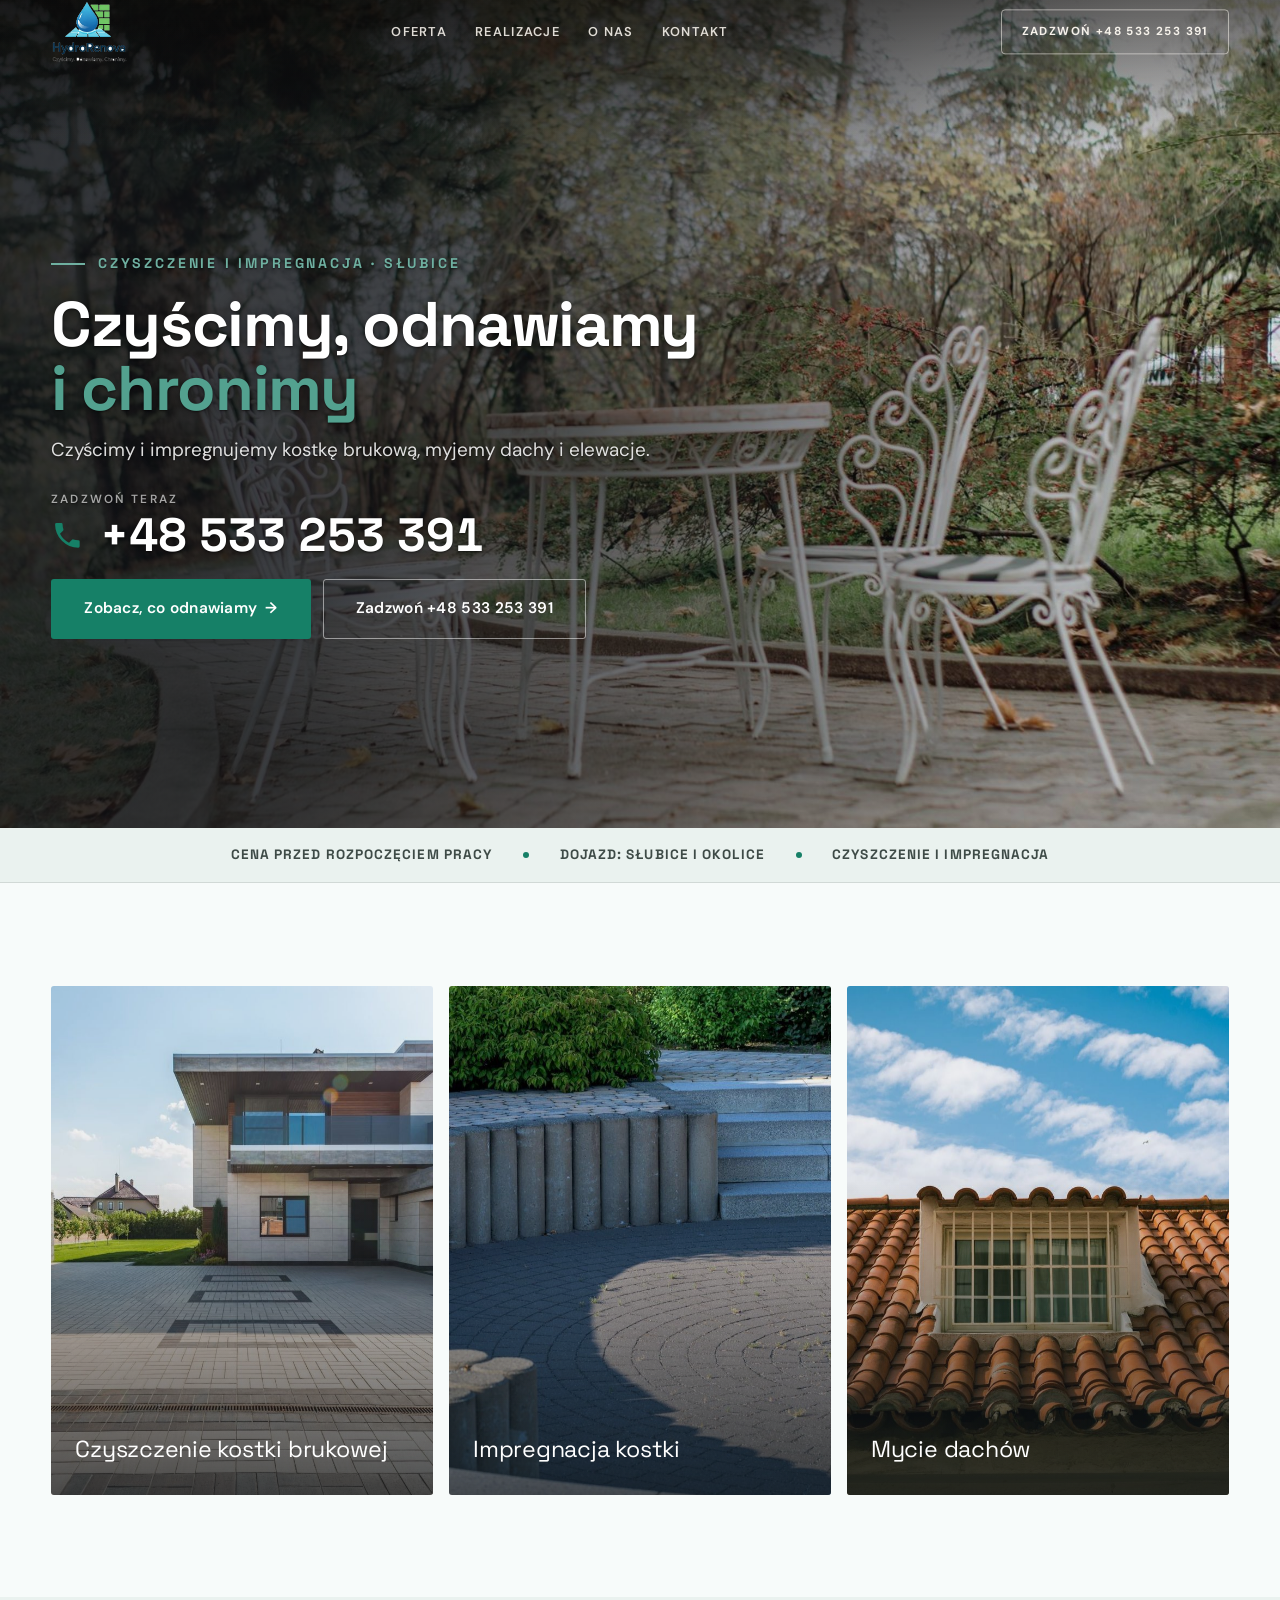
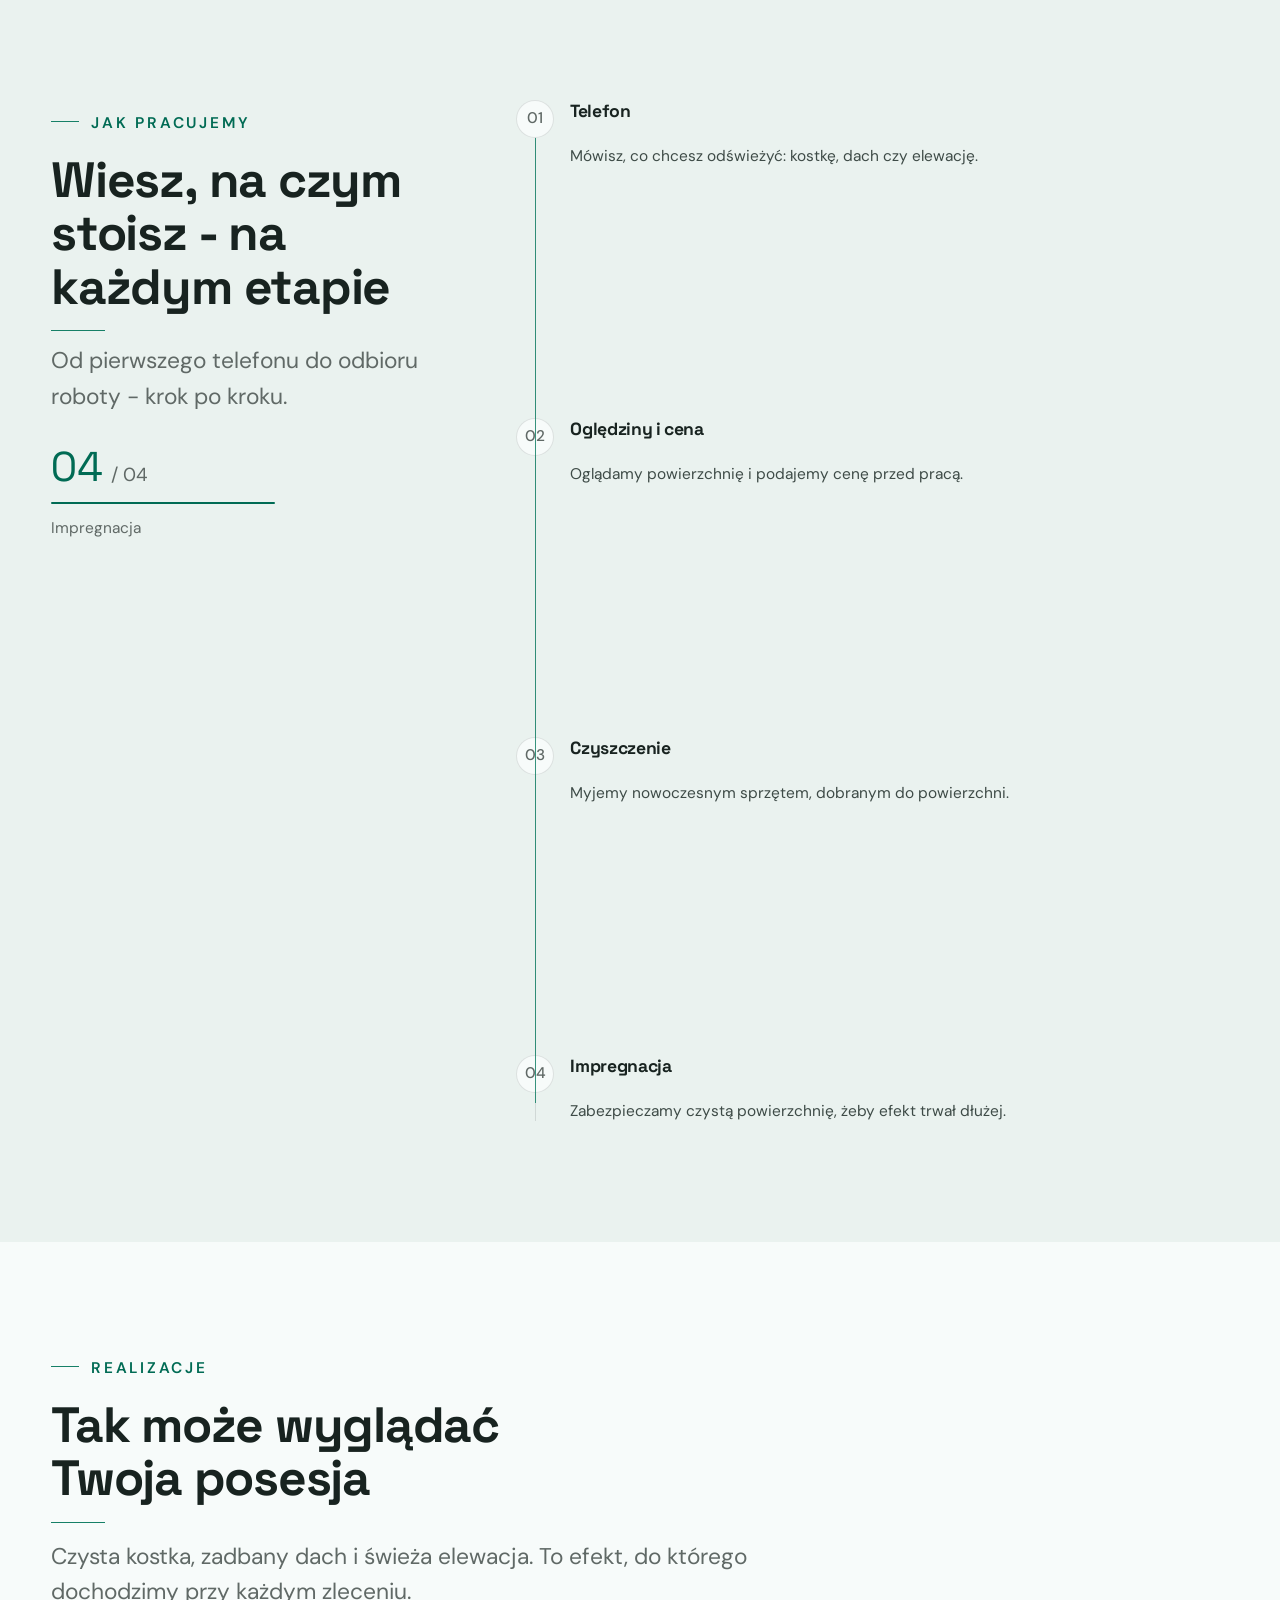
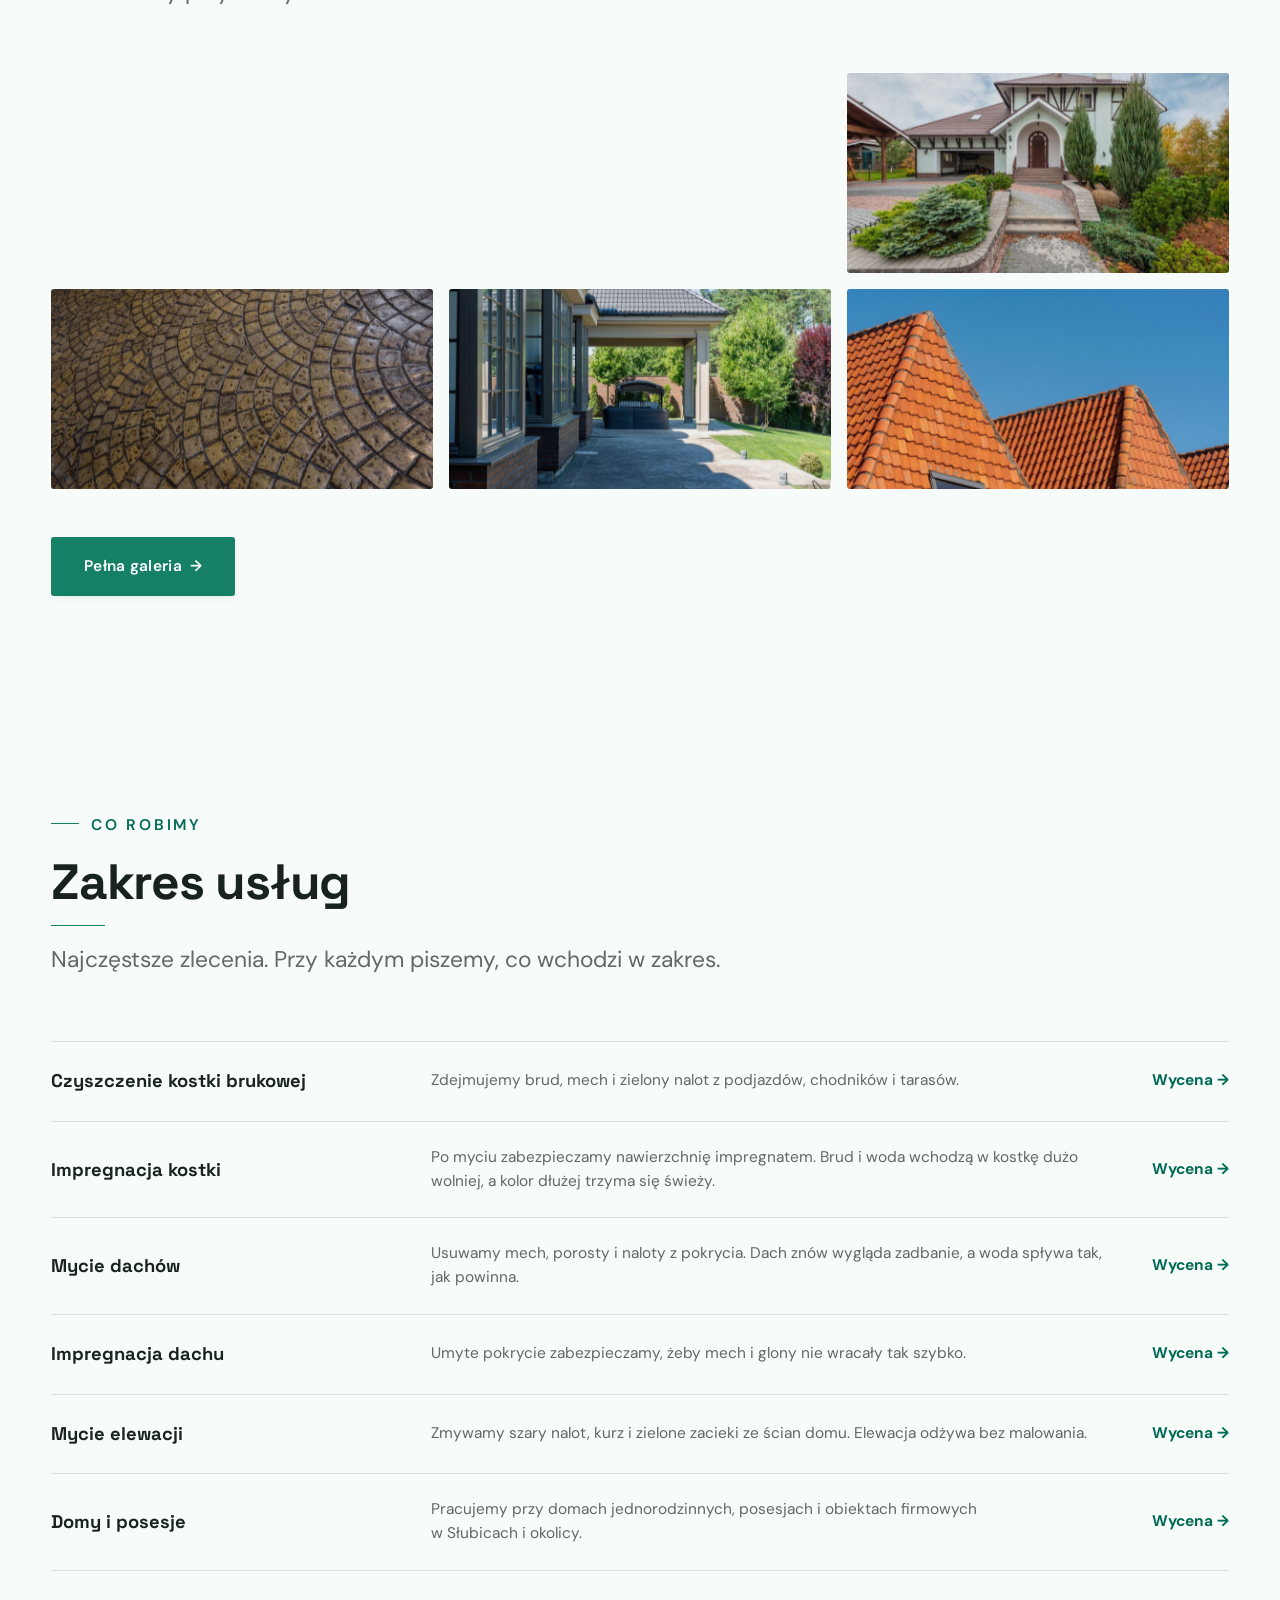
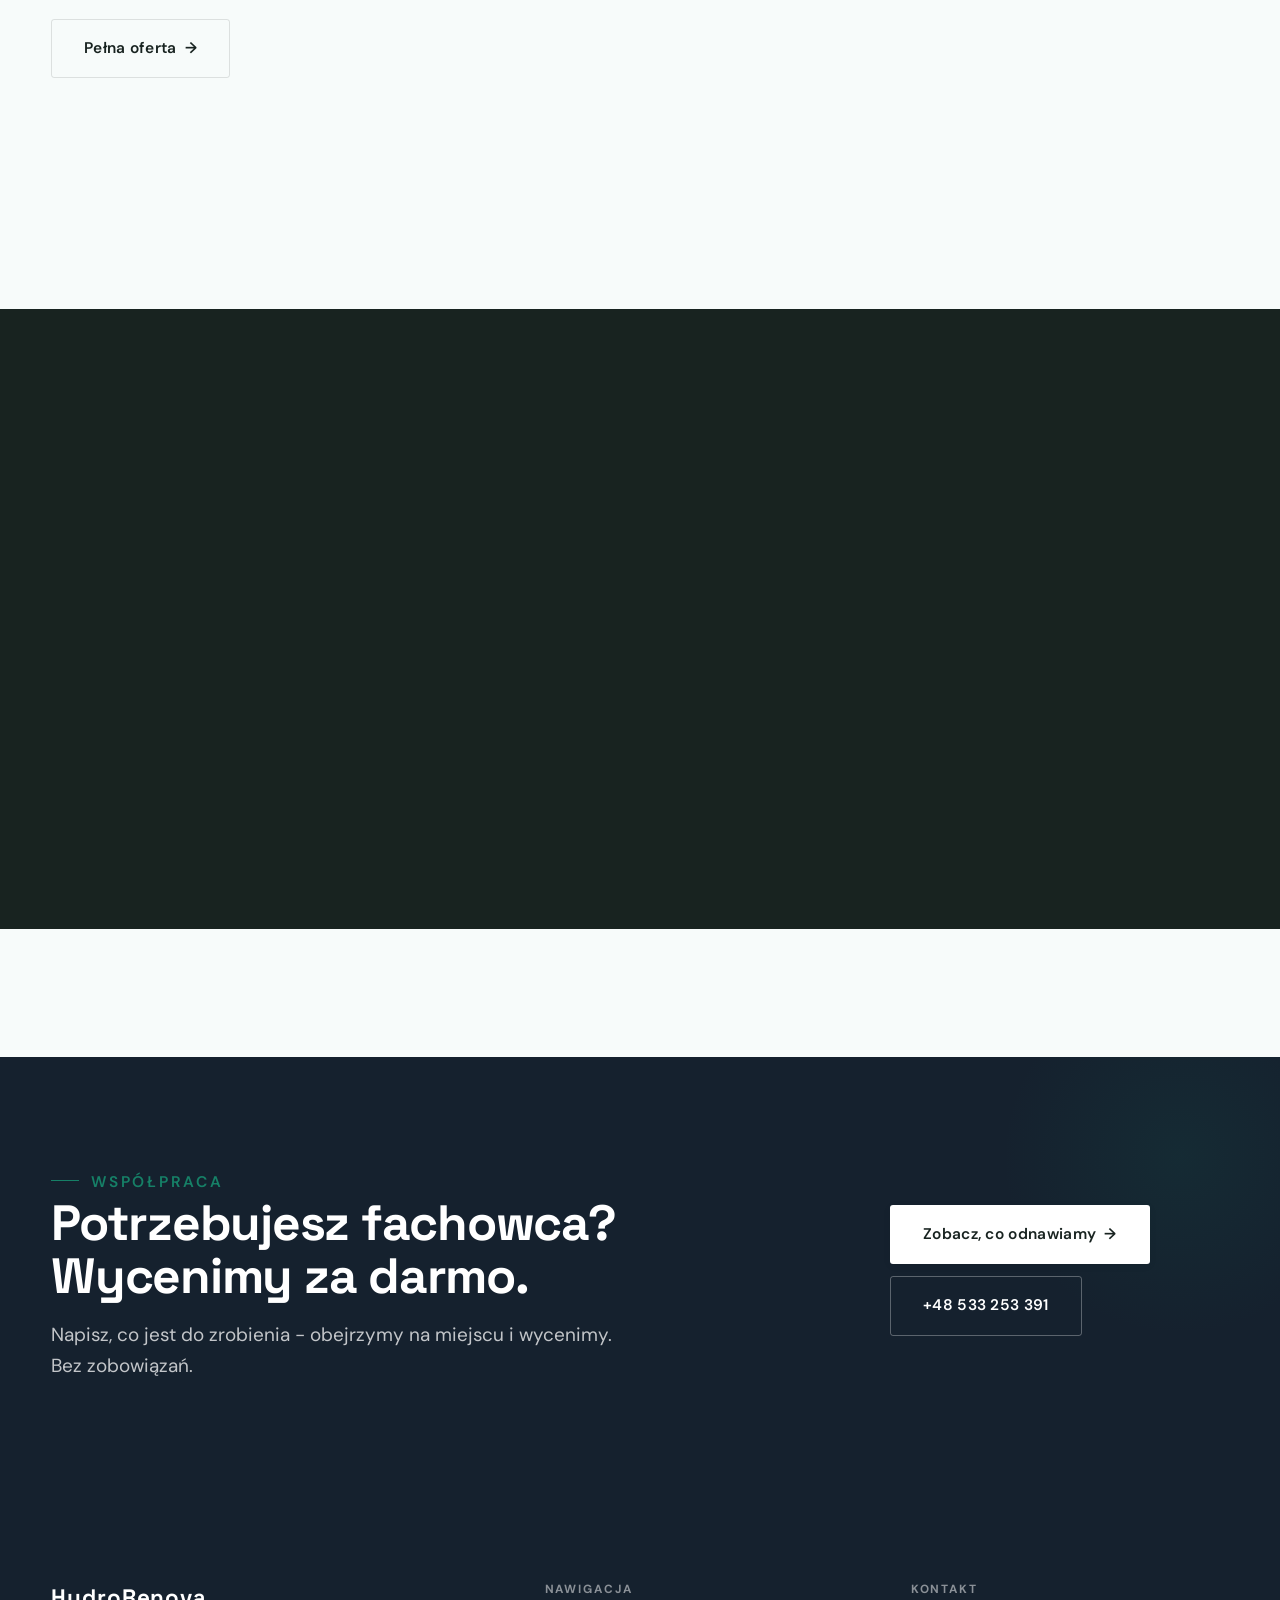
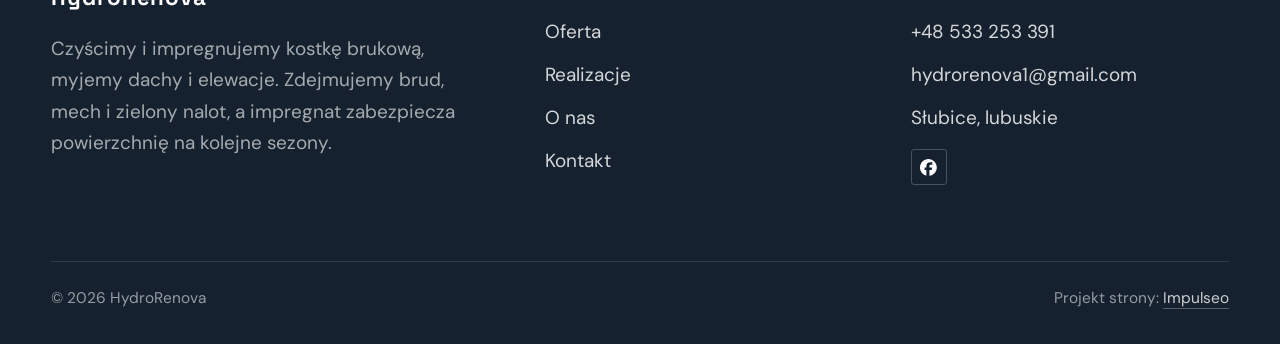
==== index.html @ 6a9f8025 "Strona demo: hydrorenova" ====
<!DOCTYPE html>
<html lang="pl">
<head>
<meta charset="UTF-8">
<meta name="viewport" content="width=device-width, initial-scale=1.0">
<title>HydroRenova - Czyszczenie kostki, dachów i elewacji · Słubice</title>
<meta name="description" content="HydroRenova - rodzinna firma ze Słubic. Czyszczenie i impregnacja kostki brukowej, mycie dachów i elewacji na nowoczesnym sprzęcie. Czyścimy. Odnawiamy. Chronimy.">
<link rel="canonical" href="https://kris20032.github.io/hydrorenova/">
<meta name="robots" content="noindex, nofollow">
<meta property="og:type" content="website">
<meta property="og:locale" content="pl_PL">
<meta property="og:site_name" content="HydroRenova">
<meta property="og:title" content="HydroRenova - Czyszczenie kostki, dachów i elewacji · Słubice">
<meta property="og:description" content="HydroRenova - rodzinna firma ze Słubic. Czyszczenie i impregnacja kostki brukowej, mycie dachów i elewacji na nowoczesnym sprzęcie. Czyścimy. Odnawiamy. Chronimy.">
<meta property="og:url" content="https://kris20032.github.io/hydrorenova/">
<meta property="og:image" content="https://kris20032.github.io/hydrorenova/img/og.jpg">
<meta property="og:image:width" content="1200">
<meta property="og:image:height" content="630">
<meta name="twitter:card" content="summary_large_image">
<script type="application/ld+json">{"@context": "https://schema.org", "@type": "LocalBusiness", "name": "HydroRenova", "url": "https://kris20032.github.io/hydrorenova/", "telephone": "+48533253391", "image": "https://kris20032.github.io/hydrorenova/img/og.jpg", "areaServed": "Słubice", "sameAs": ["https://www.facebook.com/people/HydroRenova/61587927256939/"]}</script>
<link rel="preconnect" href="https://fonts.googleapis.com">
<link rel="preconnect" href="https://fonts.gstatic.com" crossorigin>
<link href="https://fonts.googleapis.com/css2?family=Space+Grotesk:wght@500;600;700&family=DM+Sans:opsz,wght@9..40,400;9..40,500;9..40,600&display=swap" rel="stylesheet">
<link rel="stylesheet" href="assets/styles.css?v=ab5e8039">
</head>
<body>

<header class="nav">
  <div class="wrap nav-inner">
    <a class="brand brand-has-logo" href="index.html"><img class="brand-logo" src="img/logo.png" alt="HydroRenova" width="597" height="496" decoding="async"></a>
    <nav class="nav-links">
      <a href="oferta.html">Oferta</a>
      <a href="realizacje.html">Realizacje</a>
      <a href="o-nas.html">O nas</a>
      <a href="kontakt.html">Kontakt</a>
      <a href="tel:+48533253391" class="btn btn-accent">Zadzwoń +48 533 253 391</a>
    </nav>
    <button class="nav-toggle" aria-label="Menu"><span></span><span></span><span></span></button>
  </div>
</header>

<main>
<section class="hero-fach">
  <img class="hf-photo" src="img/hero.jpg" fetchpriority="high" data-rotate="img/g12.jpg|img/g11.jpg" alt="HydroRenova" width="1600" height="1068">
  <div class="hf-panel">
    <div class="hf-inner">
      <span class="hf-kicker">Czyszczenie i impregnacja · Słubice</span>
      <h1 class="hf-title">Czyścimy, odnawiamy <em>i chronimy</em></h1>
      <p class="hf-lead">Czyścimy i impregnujemy kostkę brukową, myjemy dachy i elewacje.</p>
      <a class="hf-phone" href="tel:+48533253391"><span class="hf-phone-lab">Zadzwoń teraz</span><span class="hf-phone-num"><svg class="ico-tel" width="16" height="16" viewBox="0 0 24 24" fill="none" aria-hidden="true"><path d="M6.6 10.8a15.5 15.5 0 0 0 6.6 6.6l2.2-2.2a1 1 0 0 1 1-.24 11.4 11.4 0 0 0 3.6.58 1 1 0 0 1 1 1V20a1 1 0 0 1-1 1A17 17 0 0 1 3 4a1 1 0 0 1 1-1h3.5a1 1 0 0 1 1 1c0 1.25.2 2.46.58 3.6a1 1 0 0 1-.25 1l-2.23 2.2Z" fill="currentColor"/></svg> +48 533 253 391</span></a>
      <div class="hf-actions">
        <a href="kontakt.html" class="btn btn-accent">Zobacz, co odnawiamy <span class="arr">→</span></a>
        <a href="tel:+48533253391" class="btn btn-ghost hf-ghost">Zadzwoń +48 533 253 391</a>
      </div>
    </div>
  </div>
</section>
<section class="fach-promise">
  <div class="wrap">
    <ul class="fp-row reveal"><li>Cena przed rozpoczęciem pracy</li><li>Dojazd: Słubice i okolice</li><li>Czyszczenie i impregnacja</li></ul>
  </div>
</section>
<section class="gateways-band">
  <div class="wrap">
    <div class="gateways">
      <a href="oferta.html" class="gateway reveal"><img src="img/g1.jpg" alt="Czyszczenie kostki brukowej" loading="lazy" width="1600" height="1068" decoding="async"><span class="g-ttl">Czyszczenie kostki brukowej</span></a>
      <a href="oferta.html" class="gateway reveal"><img src="img/g2.jpg" alt="Impregnacja kostki" loading="lazy" width="1600" height="1066" decoding="async"><span class="g-ttl">Impregnacja kostki</span></a>
      <a href="oferta.html" class="gateway reveal"><img src="img/g3.jpg" alt="Mycie dachów" loading="lazy" width="1600" height="1068" decoding="async"><span class="g-ttl">Mycie dachów</span></a>
    </div>
  </div>
</section>
<section class="proces proces-os fachowcy">
  <div class="wrap proc-grid">
    <div class="proc-side">
      <div class="head reveal">
        <span class="eyebrow">Jak pracujemy</span>
        <h2>Wiesz, na czym stoisz - na każdym etapie</h2>
        <p>Od pierwszego telefonu do odbioru roboty - krok po kroku.</p>
      </div>
      <div class="proc-count" aria-hidden="true"><span class="pc-cur">01</span><span class="pc-all">/ 04</span></div>
      <div class="proc-bar" aria-hidden="true"><i></i></div>
      <p class="proc-now" aria-hidden="true">Telefon</p>
    </div>
    <ol class="proces-line">
      <li class="reveal"><span class="pno">01</span><h3>Telefon</h3><p>Mówisz, co chcesz odświeżyć: kostkę, dach czy elewację.</p></li>
      <li class="reveal"><span class="pno">02</span><h3>Oględziny i cena</h3><p>Oglądamy powierzchnię i podajemy cenę przed pracą.</p></li>
      <li class="reveal"><span class="pno">03</span><h3>Czyszczenie</h3><p>Myjemy nowoczesnym sprzętem, dobranym do powierzchni.</p></li>
      <li class="reveal"><span class="pno">04</span><h3>Impregnacja</h3><p>Zabezpieczamy czystą powierzchnię, żeby efekt trwał dłużej.</p></li>
    </ol>
  </div>
</section>
<section>
  <div class="wrap">
    <div class="head reveal">
      <span class="eyebrow">Realizacje</span>
      <h2>Tak może wyglądać Twoja posesja</h2>
      <p>Czysta kostka, zadbany dach i świeża elewacja. To efekt, do którego dochodzimy przy każdym zleceniu.</p>
    </div>
    <div class="gallery">
      <div class="tile t-two3 reveal"><img src="img/g4.jpg" alt="HydroRenova" loading="lazy" width="1600" height="1067" decoding="async"></div>
      <div class="tile t-third reveal"><img src="img/g5.jpg" alt="HydroRenova" loading="lazy" width="1600" height="1068" decoding="async"></div>
      <div class="tile t-third reveal"><img src="img/g6.jpg" alt="HydroRenova" loading="lazy" width="1600" height="1077" decoding="async"></div>
      <div class="tile t-third reveal"><img src="img/g7.jpg" alt="HydroRenova" loading="lazy" width="1600" height="1068" decoding="async"></div>
      <div class="tile t-third reveal"><img src="img/g8.jpg" alt="HydroRenova" loading="lazy" width="1600" height="1066" decoding="async"></div>
    </div>
    <div style="margin-top:var(--space-7)" class="reveal"><a href="realizacje.html" class="btn btn-accent">Pełna galeria <span class="arr">→</span></a></div>
  </div>
</section>
<section class="fach-uslugi">
  <div class="wrap">
    <div class="head reveal">
      <span class="eyebrow">Co robimy</span>
      <h2>Zakres usług</h2>
      <p>Najczęstsze zlecenia. Przy każdym piszemy, co wchodzi w zakres.</p>
    </div>
    <ul class="fu-list">
      <li class="fu-row reveal"><div class="fu-name">Czyszczenie kostki brukowej</div><div class="fu-desc">Zdejmujemy brud, mech i zielony nalot z podjazdów, chodników i tarasów.</div><a class="fu-cta" href="kontakt.html">Wycena <span class="arr">→</span></a></li>
      <li class="fu-row reveal"><div class="fu-name">Impregnacja kostki</div><div class="fu-desc">Po myciu zabezpieczamy nawierzchnię impregnatem. Brud i woda wchodzą w kostkę dużo wolniej, a kolor dłużej trzyma się świeży.</div><a class="fu-cta" href="kontakt.html">Wycena <span class="arr">→</span></a></li>
      <li class="fu-row reveal"><div class="fu-name">Mycie dachów</div><div class="fu-desc">Usuwamy mech, porosty i naloty z pokrycia. Dach znów wygląda zadbanie, a woda spływa tak, jak powinna.</div><a class="fu-cta" href="kontakt.html">Wycena <span class="arr">→</span></a></li>
      <li class="fu-row reveal"><div class="fu-name">Impregnacja dachu</div><div class="fu-desc">Umyte pokrycie zabezpieczamy, żeby mech i glony nie wracały tak szybko.</div><a class="fu-cta" href="kontakt.html">Wycena <span class="arr">→</span></a></li>
      <li class="fu-row reveal"><div class="fu-name">Mycie elewacji</div><div class="fu-desc">Zmywamy szary nalot, kurz i zielone zacieki ze ścian domu. Elewacja odżywa bez malowania.</div><a class="fu-cta" href="kontakt.html">Wycena <span class="arr">→</span></a></li>
      <li class="fu-row reveal"><div class="fu-name">Domy i posesje</div><div class="fu-desc">Pracujemy przy domach jednorodzinnych, posesjach i obiektach firmowych w Słubicach i okolicy.</div><a class="fu-cta" href="kontakt.html">Wycena <span class="arr">→</span></a></li>
    </ul>
    <div style="margin-top:var(--space-7)" class="reveal"><a href="oferta.html" class="btn btn-ghost">Pełna oferta <span class="arr">→</span></a></div>
  </div>
</section>
<section class="stopklatka" aria-hidden="true">
  <div class="stk-bg" style="background-image:url(img/g9.jpg)"></div>
</section>
<section class="cta">
  <div class="wrap">
    <div class="reveal">
      <span class="eyebrow">Współpraca</span>
      <h2>Potrzebujesz fachowca? Wycenimy za darmo.</h2>
      <p>Napisz, co jest do zrobienia - obejrzymy na miejscu i wycenimy. Bez zobowiązań.</p>
    </div>
    <div class="cta-actions reveal">
      <a href="kontakt.html" class="btn btn-light">Zobacz, co odnawiamy <span class="arr">→</span></a>
      <a href="tel:+48533253391" class="btn btn-ghost btn-ghost-cta">+48 533 253 391</a>
    </div>
  </div>
</section>
</main>

<footer>
  <div class="wrap">
    <div class="foot-grid">
      <div class="foot-brand">
        <div class="name">HydroRenova</div>
        <p>Czyścimy i impregnujemy kostkę brukową, myjemy dachy i elewacje. Zdejmujemy brud, mech i zielony nalot, a impregnat zabezpiecza powierzchnię na kolejne sezony.</p>
      </div>
      <div class="foot-col">
        <h4>Nawigacja</h4>
        <a href="oferta.html">Oferta</a>
        <a href="realizacje.html">Realizacje</a>
        <a href="o-nas.html">O nas</a>
        <a href="kontakt.html">Kontakt</a>
      </div>
      <div class="foot-col">
        <h4>Kontakt</h4>
        <a href="tel:+48533253391">+48 533 253 391</a>
        <a href="mailto:hydrorenova1@gmail.com">hydrorenova1@gmail.com</a>
        <p>Słubice, lubuskie</p>
      <div class="foot-soc">
        <a class="soc" href="https://www.facebook.com/people/HydroRenova/61587927256939/" target="_blank" rel="noopener" aria-label="Facebook - HydroRenova"><svg viewBox="0 0 24 24" aria-hidden="true" focusable="false"><path d="M9.101 23.691v-7.98H6.627v-3.667h2.474v-1.58c0-4.085 1.848-5.978 5.858-5.978.401 0 .955.042 1.468.103a8.68 8.68 0 0 1 1.141.195v3.325a8.623 8.623 0 0 0-.653-.036 26.805 26.805 0 0 0-.733-.009c-.707 0-1.259.096-1.675.309a1.686 1.686 0 0 0-.679.622c-.258.42-.374.995-.374 1.752v1.297h3.919l-.386 2.103-.287 1.564h-3.246v8.245C19.396 23.238 24 18.179 24 12.044c0-6.627-5.373-12-12-12s-12 5.373-12 12c0 5.628 3.874 10.35 9.101 11.647Z" fill="currentColor"/></svg></a>
      </div>
      </div>
    </div>
    <div class="foot-bot">
      <span>© 2026 HydroRenova</span>
      <span>Projekt strony: <a class="foot-credit" href="https://impulseo.pl" target="_blank" rel="noopener">Impulseo</a></span>
    </div>
  </div>
</footer>
<div class="sticky-call"><a class="sc-call" href="tel:+48533253391"><svg class="ico-tel" width="16" height="16" viewBox="0 0 24 24" fill="none" aria-hidden="true"><path d="M6.6 10.8a15.5 15.5 0 0 0 6.6 6.6l2.2-2.2a1 1 0 0 1 1-.24 11.4 11.4 0 0 0 3.6.58 1 1 0 0 1 1 1V20a1 1 0 0 1-1 1A17 17 0 0 1 3 4a1 1 0 0 1 1-1h3.5a1 1 0 0 1 1 1c0 1.25.2 2.46.58 3.6a1 1 0 0 1-.25 1l-2.23 2.2Z" fill="currentColor"/></svg> Zadzwoń</a><a class="sc-quote" href="kontakt.html">Zobacz, co odnawiamy</a></div>
<div class="demo-wazne" data-do="2026-11-24" data-cykl="3" hidden><svg class="dw-ico" width="13" height="13" viewBox="0 0 24 24" fill="none" aria-hidden="true"><circle cx="12" cy="12" r="8.6" stroke="currentColor" stroke-width="1.8"/><path d="M12 7.2V12l3.3 2" stroke="currentColor" stroke-width="1.8" stroke-linecap="round"/></svg><span class="dw-txt"></span></div>

<script src="assets/main.js"></script>
</body>
</html>
---- assets/styles.css ----
/* ============================================================
   STOLBASZ — premium, architektoniczny B2B fit-out
   Jasna paleta, zero brązu. System wg premium-web-craft.
   Projekt strony: Impulseo (impulseo.pl)
   ============================================================ */

:root{
  /* PALETA — jasna, architektoniczna, chłodna */
  --paper:#F4F6F8;          /* główne tło */
  --paper-2:#E7EBEF;        /* sekcje alternatywne (chłodny jasny szary) */
  --paper-3:#E7EBEF;        /* delikatne wypełnienia */
  --ink:#15212E;            /* tekst główny — chłodny grafit */
  --ink-soft:#243443;       /* nagłówki drugorzędne */
  --muted:#6B7785;          /* tekst poboczny */
  --line:rgba(21,33,46,.12);/* hairline */
  --accent:#E8A317;         /* stonowany petrol-slate — jedyny akcent */
  --accent-d:#C9870C;
  --accent-soft:rgba(232,163,23,.10);
  --dark:#15212E;           /* sekcje ciemne (stopka/CTA) */

  /* HOVER ZDJĘĆ — JEDEN standard dla całego silnika (decyzja K. 04.08.2026, artefakt z wariantami).
     AKTUALNE (K.+Szymon 09.08.2026, wybór z artefaktu 6 wariantów): zoom 1.05 przy 1.4s -
     przy tak długim czasie mocniejszy kadr NIE skacze, tylko „oddycha". Poprzedni standard
     (1.02 / .55s z 04.08) odbierany jako dynamiczny i szybki.
     Spoczynek lekko przygaszony, ale TYLKO tam, gdzie jest mysz (@media hover:hover) —
     na telefonie zdjęcia zostają w pełnej jasności. */
  --img-zoom:1.05;                   /* K.+Szymon 09.08: wariant F z artefaktu porównawczego */
  --img-rest:brightness(.95) saturate(.99);
  --img-hot:brightness(1.06) saturate(1.05);
  --img-dur:1.4s;                    /* K.+Szymon 09.08 (wariant F): powoli = elegancko */
  --img-ease:cubic-bezier(.16,.84,.44,1);  /* miękki ogon, efekt „oddychania" */

  /* ODSTĘPY — skala 4/8 */
  --space-1:4px; --space-2:8px; --space-3:12px; --space-4:16px; --space-5:24px;
  --space-6:32px; --space-7:48px; --space-8:64px; --space-9:96px; --space-10:128px;

  /* TYPOGRAFIA — fluid clamp() (skala podbita 16.07.2026: większe, czytelniejsze litery — uwaga Adama) */
  --text-sm:clamp(.9rem,.87rem + .12vw,1rem);
  --text-base:clamp(1.08rem,1.04rem + .18vw,1.2rem);
  --text-lg:clamp(1.24rem,1.15rem + .34vw,1.44rem);
  --text-h3:clamp(1.34rem,1.22rem + .55vw,1.66rem);
  --text-h2:clamp(2.1rem,1.66rem + 2.1vw,3.1rem);
  --text-h1:clamp(2.9rem,2.1rem + 4vw,5.1rem);

  /* PROMIENIE — architektoniczne, raczej ostre */
  --r-sm:3px; --r-md:6px; --r-lg:10px;

  /* RUCH */
  --ease:cubic-bezier(.25,.46,.45,.94); --dur:.24s;

  /* CIENIE — miękkie, warstwowe */
  --sh-sm:0 1px 2px rgba(16,24,32,.04), 0 2px 8px rgba(16,24,32,.05);
  --sh-md:0 2px 6px rgba(16,24,32,.05), 0 12px 28px -8px rgba(16,24,32,.12);
  --sh-lg:0 6px 14px rgba(16,24,32,.07), 0 26px 56px -18px rgba(16,24,32,.22);

  --hairline:1px solid var(--line);

  --font-display:'Space Grotesk','Inter',sans-serif;
  --font-body:'DM Sans','Inter',sans-serif;
}

*{box-sizing:border-box;margin:0;padding:0}
html{scroll-behavior:smooth}
body{
  font-family:var(--font-body);
  font-size:var(--text-base);
  line-height:1.65;
  color:var(--ink);
  background:var(--paper);
  -webkit-font-smoothing:antialiased;
  text-rendering:optimizeLegibility;
}
img{max-width:100%;height:auto;display:block}  /* height:auto = width/height z atrybutów trzyma proporcje (TOP#12) */
a{color:inherit;text-decoration:none}

.wrap{width:min(92%,1180px);margin-inline:auto}
section{padding-block:clamp(52px,6.5vw,96px)}

h1,h2,h3{font-family:var(--font-display);font-weight:700;line-height:1.08;letter-spacing:-.02em;color:var(--ink)}
h1{font-size:var(--text-h1);letter-spacing:-.035em}
h2{font-size:var(--text-h2);letter-spacing:-.025em}
h3{font-size:var(--text-h3)}
/* MIARA — długość wiersza. WCAG 2.2 SC 1.4.8: max 80 znaków; Butterick: 45–90.
   68ch daje realnie 72–78 znaków polskiego tekstu, czyli z zapasem pod granicą.
   Wcześniej limit miał TYLKO <p> — <li>, <blockquote> i <dd> nie miały żadnego,
   i to jedyny powód, dla którego 23 bloki na dwóch oddanych stronach jadą po
   83–106 znaków w wierszu (pomiar 07.08.2026, bramka `miara`).
   ⚠️ Listy i definicje ograniczamy TYLKO bez klasy: `ul`/`ol` z klasą to u nas
   układ (siatki kafli, menu), a nie tekst ciągły — tam miarę wyznacza układ. */
/* 60ch, nie 68ch (K. 10.08): po zmianie fontów na węższe kroje (DM Sans i spółka)
   w 68ch mieściło się ~90 znaków - bramka pikselowa słusznie zgłaszała przekroczenie
   granicy 80. Pomiar na żywej przeglądarce: 60ch = 90 znaków, 53ch = ~78 znaków, czyli normę WCAG 1.4.8. */
:root{ --miara:53ch }
p{max-width:min(100%,var(--miara))}
blockquote,
ul:not([class])>li, ol:not([class])>li,
dl:not([class])>dd{max-width:min(100%,var(--miara))}

/* ⚠️ Świadomie BEZ wyjątku `.tile p,.card p,.svc p{max-width:none}`, choć nasuwa się sam:
   te akapity BYŁY już ograniczone (stare `p{max-width:65ch}`), więc „wyjątek" nie odblokowałby
   niczego nowego — tylko ROZLUŹNIŁ stan sprzed zmiany na wszystkich demach naraz.
   `figcaption` żadna z reguł wyżej nie dotyczy, więc też nie potrzebuje zwolnienia. */

/* ŁAMANIE. `balance` wyrównuje długości wierszy w nagłówku, `pretty` pilnuje ostatniego
   wiersza akapitu, żeby nie został w nim jeden wyraz. Obsługiwane od Chrome 117 /
   Safari 17.5; starsze przeglądarki po prostu ignorują tę własność.
   `text-wrap:pretty` nie występowało dotąd ANI RAZ w silniku ani w repo klientów. */
h1,h2,h3,.lead,.lede{text-wrap:balance}
p,li,blockquote,dd{text-wrap:pretty}

.eyebrow{
  font-family:var(--font-body);
  font-size:var(--text-sm);
  font-weight:600;
  letter-spacing:.18em;
  text-transform:uppercase;
  color:var(--accent);
  display:inline-flex;align-items:center;gap:var(--space-3);
}
/* flex:none + margin-top = kreska trzyma się PIERWSZEJ linii. Wcześniej align-items:center
   centrowało ją względem całego bloku i przy zawinięciu (długi kicker typu
   „…WNĘTRZ · LESZNO · OD 2019") druga linia lądowała z brzydkim wcięciem. */
.eyebrow{align-items:flex-start}
.eyebrow>*,.eyebrow{text-wrap:balance}   /* dlugi kicker lamal sie na sierote typu samo „2019" w drugiej linii */
.eyebrow::before{content:"";width:28px;height:1px;background:var(--accent);display:inline-block;flex:none;margin-top:.62em}

.muted{color:var(--muted)}
.lead{font-size:var(--text-lg);line-height:1.55;color:var(--ink-soft);max-width:50ch}

/* ---------- BUTTONS ---------- */
.btn{
  display:inline-flex;align-items:center;gap:var(--space-2);
  font-weight:600;font-size:var(--text-sm);letter-spacing:.02em;
  padding:var(--space-4) var(--space-6);
  border-radius:var(--r-sm);
  transition:transform var(--dur) var(--ease),box-shadow var(--dur) var(--ease),background var(--dur) var(--ease);
  cursor:pointer;border:1px solid transparent;
}
.btn-accent{background:var(--accent);color:#fff;box-shadow:var(--sh-sm)}
.btn-accent:hover{background:var(--accent-d);transform:translateY(-2px);box-shadow:var(--sh-md)}
.btn-accent:active{transform:translateY(0);box-shadow:var(--sh-sm)}
.btn-ghost{background:transparent;color:var(--ink);border-color:var(--line)}
.btn-ghost:hover{border-color:var(--accent);color:var(--accent);transform:translateY(-2px)}
.btn-light{background:#fff;color:var(--ink);box-shadow:var(--sh-sm)}
.btn-light:hover{transform:translateY(-2px);box-shadow:var(--sh-md)}
.btn .arr{transition:transform var(--dur) var(--ease)}
.btn:hover .arr{transform:translateX(4px)}

/* ---------- NAV ---------- */
.nav{
  position:sticky;top:0;z-index:50;
  background:color-mix(in srgb,var(--paper) 88%,transparent);
  backdrop-filter:saturate(140%) blur(10px);
  border-bottom:var(--hairline);
}
.nav-inner{display:flex;align-items:center;justify-content:space-between;gap:var(--space-5);height:72px}
/* ANTY-NACHODZENIE (K. 05.08.2026): długa nazwa firmy + przycisk z pełnym numerem nie mieściły się w pasku
   i flex ściskał linki PONIŻEJ ich treści - "Kontakt" wchodził na ramkę "Zadzwoń +48 ...". Teraz ustępuje
   nazwa marki (skrót wielokropkiem), a menu i przycisk nigdy się nie kurczą ani nie zachodzą na siebie. */
.brand{display:flex;flex-direction:column;line-height:1;min-width:0;flex:0 1 auto}
.brand .name{font-family:var(--font-display);font-weight:800;font-size:1.35rem;letter-spacing:.04em;white-space:nowrap;overflow:hidden;text-overflow:ellipsis}
.brand .sub{font-size:.62rem;letter-spacing:.34em;text-transform:uppercase;color:var(--muted);margin-top:5px;white-space:nowrap;overflow:hidden;text-overflow:ellipsis}
.nav-links{display:flex;align-items:center;gap:var(--space-6);flex:0 0 auto}
.nav-links a{font-size:var(--text-sm);font-weight:500;color:var(--ink-soft);position:relative;padding-block:4px;white-space:nowrap;transition:color var(--dur) var(--ease)}
.nav-links a::after{content:"";position:absolute;left:0;bottom:0;width:0;height:1.5px;background:var(--accent);transition:width var(--dur) var(--ease)}
.nav-links a:hover,.nav-links a.active{color:var(--ink)}
.nav-links a:hover::after,.nav-links a.active::after{width:100%}
.nav-links .btn{padding:var(--space-2) var(--space-5)}
/* przyciski w nav: właściwy kolor (przebij .nav-links a) + bez podkreślenia */
.nav-links a.btn-accent{color:#fff}
.nav-links a.btn-ghost,.nav-links a.btn-light{color:var(--ink)}
/* CTA w pasku: NIE podkreślenie spod linków menu, ale ten sam przelatujący błysk,
   co na wszystkich innych przyciskach (zgłoszenie K. 13.08.2026 - „na hero jest efekt
   światła przechodzącego przez przycisk, na navbarze go nie ma, a mają być identyczne").
   Reguła `.nav-links a::after` jest silniejsza od `.btn::after`, więc trzeba jej
   geometrię wyzerować i wpisać połysk z nazwy - samo `display:none` gasiło efekt. */
.nav-links a.btn::after{
  display:block;content:"";position:absolute;inset:0;z-index:-1;pointer-events:none;
  width:auto;height:auto;border-radius:inherit;   /* kasuje geometrię podkreślenia (width:0;height:1.5px) */
  background:linear-gradient(100deg,transparent 32%,rgba(255,255,255,.20) 50%,transparent 68%);
  translate:-120% 0}
@media (prefers-reduced-motion:no-preference){
  .nav-links a.btn:hover::after{translate:120% 0;transition:translate .75s var(--mt-ease,cubic-bezier(.16,.84,.44,1))}
}
.nav-toggle{display:none;background:none;border:none;cursor:pointer;flex-direction:column;gap:5px;padding:8px}
.nav-toggle span{width:24px;height:2px;background:var(--ink);transition:var(--dur)}
/* Ciasny zakres MIĘDZY menu mobilnym a pełnym pulpitem: zbijamy odstępy i nazwę marki,
   żeby wszystko zmieściło się naturalnie, zanim w ogóle dojdzie do skracania wielokropkiem. */
@media(max-width:1280px) and (min-width:921px){
  .nav-links{gap:var(--space-4)}
  .nav-links .btn{padding:var(--space-2) var(--space-4)}
  .brand .name{font-size:1.15rem}
}

/* ---------- HERO (split) ---------- */
.hero{position:relative;overflow:hidden;border-bottom:var(--hairline)}
.hero-grid{display:grid;grid-template-columns:1.05fr .95fr;gap:clamp(24px,4vw,60px);align-items:center;
  padding-block:clamp(36px,4.5vw,64px)}
.hero-copy .eyebrow{margin-bottom:var(--space-5)}
.hero-copy h1{margin-bottom:var(--space-5)}
.hero-copy .lead{margin-bottom:var(--space-7)}
.hero-actions{display:flex;flex-wrap:wrap;gap:var(--space-4)}
.hero-art{position:relative;aspect-ratio:4/3;border-radius:var(--r-lg);overflow:hidden;box-shadow:var(--sh-lg)}
.hero-art img{width:100%;height:100%;object-fit:cover}
.hero-art::after{content:"";position:absolute;inset:0;background:linear-gradient(180deg,transparent 55%,rgba(18,24,28,.28))}
.hero-badge{position:absolute;left:var(--space-5);bottom:var(--space-5);z-index:2;
  background:rgba(252,252,251,.94);backdrop-filter:blur(4px);
  border-radius:var(--r-md);padding:var(--space-4) var(--space-5);box-shadow:var(--sh-md);max-width:78%}
.hero-badge strong{display:block;font-family:var(--font-display);font-size:1rem;letter-spacing:-.01em}
.hero-badge span{font-size:var(--text-sm);color:var(--muted)}

/* ---------- HERO duży / kinowy (strona główna) ---------- */
.hero-cine{position:relative;min-height:clamp(560px,82vh,840px);min-height:clamp(560px,82svh,840px);display:flex;align-items:center;overflow:hidden;border-bottom:var(--hairline)}
.hero-cine>img{position:absolute;inset:0;width:100%;height:100%;object-fit:cover;z-index:0}
.hero-cine::after{content:"";position:absolute;inset:0;z-index:1;
  background:linear-gradient(95deg,rgba(13,18,23,.86) 0%,rgba(13,18,23,.64) 32%,rgba(13,18,23,.24) 62%,rgba(13,18,23,.04) 100%)}
.hero-cine .wrap{position:relative;z-index:2;padding-block:var(--space-8)}
.hero-cine .hero-copy{max-width:660px}
.hero-cine .eyebrow{color:#fff;margin-bottom:var(--space-5)}
.hero-cine .eyebrow::before{background:#fff}
.hero-cine h1{color:#fff;margin-bottom:var(--space-5);font-size:clamp(2.9rem,2rem + 4.4vw,5.2rem);text-wrap:balance}
.hero-cine .lead{color:rgba(255,255,255,.92);max-width:48ch;margin-bottom:var(--space-7)}
.hero-cine .hero-actions{display:flex;flex-wrap:wrap;gap:var(--space-4)}
/* NISKIE OKNO (laptop z dokiem i paskami przeglądarki ma ~700-780 px wysokości widoku):
   H1 do 5.2rem + długi lead nie mieściły się i przyciski wypadały POD krawędź ekranu -
   klient widział stronę bez ani jednego CTA. Skalujemy w dół, zamiast przycinać treść. */
@media(min-width:821px) and (max-height:820px){
  .hero-cine{min-height:clamp(520px,94svh,780px)}
  .hero-cine .wrap{padding-block:var(--space-6)}
  .hero-cine h1{font-size:clamp(2.2rem,1.5rem + 2.6vw,3.6rem);margin-bottom:var(--space-4)}
  .hero-cine .eyebrow{margin-bottom:var(--space-4)}
  .hero-cine .lead{margin-bottom:var(--space-5);max-width:44ch}
}
@media(max-width:680px){
  .hero-cine{min-height:clamp(520px,76vh,640px);min-height:clamp(520px,76svh,640px);align-items:flex-end}
  .hero-cine::after{background:linear-gradient(0deg,rgba(13,18,23,.9) 6%,rgba(13,18,23,.45) 55%,rgba(13,18,23,.25) 100%)}
  .hero-cine .wrap{padding-bottom:var(--space-9)}
  /* TELEFON (~90% oglądających): lead potrafił zająć 8 linii i zepchnąć CTA poza pierwszy ekran.
     Zwężamy interlinię i skalę - treści nie ucinamy, bo to ona sprzedaje. */
  .hero-cine .lead{font-size:.98rem;line-height:1.5;margin-bottom:var(--space-5)}
  .hero-cine .eyebrow{font-size:.72rem;letter-spacing:.13em;margin-bottom:var(--space-4)}
  .hero-cine .eyebrow::before{width:20px}
  .hero-cine h1{margin-bottom:var(--space-4)}
}

/* full-bleed hero variant (podstrony) */
.pagehead{position:relative;min-height:46vh;min-height:46svh;display:flex;align-items:flex-end;overflow:hidden;border-bottom:var(--hairline)}
.pagehead img{position:absolute;inset:0;width:100%;height:100%;object-fit:cover}
/* 10.08.2026 (decyzja K.): mocniejsze przyciemnienie + cień pod tekstem. Bramka mierzyła na
   nagłówkach podstron 3,38-3,43:1 przy wymaganych 4,5 — jasne zdjęcie (hala, śnieg, niebo)
   podchodziło pod biały tekst. Zdjęcia klientów są różne, więc kontrast musi dawać WARSTWA,
   a nie szczęśliwy dobór kadru. */
.pagehead::after{content:"";position:absolute;inset:0;background:linear-gradient(180deg,rgba(18,24,28,.40),rgba(18,24,28,.76))}
.pagehead .wrap{position:relative;z-index:2;padding-block:var(--space-9);color:#fff}
.pagehead h1{color:#fff;max-width:18ch;text-shadow:0 2px 16px rgba(0,0,0,.55)}
.pagehead .eyebrow{color:#fff}
.pagehead .eyebrow::before{background:#fff}
.pagehead p{color:rgba(255,255,255,.92);margin-top:var(--space-4);max-width:54ch;text-shadow:0 1px 12px rgba(0,0,0,.5)}

/* ---------- STRIP (pasek skrótów / liczby) ---------- */
.strip{background:var(--dark);color:#fff}
/* PASEK HASEŁ — standard 04.08.2026 (decyzja K.): 5 haseł w JEDNYM rzędzie, tekst WYŚRODKOWANY,
   węższe marginesy boczne niż reszta strony (pasek ma iść szerzej), równe wysokości kolumn. */
.strip .wrap{width:min(96%,1440px);display:grid;grid-template-columns:repeat(5,1fr);
  gap:var(--space-5);padding-block:var(--space-7);align-items:stretch}
.strip .item .k{font-family:var(--font-display);font-size:clamp(1.05rem,.82rem + .85vw,1.55rem);
  font-weight:800;letter-spacing:-.02em;color:#fff;line-height:1.18;text-wrap:balance}
.strip .item .v{font-size:var(--text-sm);color:rgba(255,255,255,.66);margin-top:var(--space-2);line-height:1.4}
.strip .item{border-left:2px solid var(--accent);padding-inline:var(--space-4);
  text-align:center;display:flex;flex-direction:column;justify-content:center}
/* liczba kolumn = liczba haseł, żeby ostatnie nie zostawało samo w drugim rzędzie.
   Klasę n-N nadaje multipage.py; domyślnie (bez klasy) pasek jest 5-kolumnowy. */
.strip.n-2 .wrap{grid-template-columns:repeat(2,1fr)}
.strip.n-3 .wrap{grid-template-columns:repeat(3,1fr)}
.strip.n-4 .wrap{grid-template-columns:repeat(4,1fr);gap:var(--space-6)}
.strip.n-4 .item .k{font-size:clamp(1.3rem,1rem + 1.1vw,2rem)}
.strip.n-6 .wrap{grid-template-columns:repeat(6,1fr);gap:var(--space-4)}
.strip.n-6 .item .k{font-size:clamp(.98rem,.8rem + .7vw,1.35rem)}
/* równe łamanie: zamiast "długa linia + jedno słowo" obie linie zbliżonej długości */
.strip .item .k{text-wrap:balance}

/* ---------- SECTION HEAD ---------- */
.head{max-width:48rem;margin-bottom:var(--space-8)}
.head.center{margin-inline:auto;text-align:center}
.head .eyebrow{margin-bottom:var(--space-4)}
.head h2{margin-bottom:var(--space-4)}
.head p{color:var(--muted);font-size:var(--text-lg);line-height:1.55}
.head.center p{margin-inline:auto}

/* ---------- INTRO SPLIT ---------- */
.split{display:grid;grid-template-columns:.92fr 1.08fr;gap:clamp(28px,5vw,80px);align-items:center}
.split.rev{grid-template-columns:1.08fr .92fr}
.split.rev .split-art{order:-1}
.split-art{position:relative;aspect-ratio:5/4;border-radius:var(--r-lg);overflow:hidden;box-shadow:var(--sh-lg)}
.split-art img{width:100%;height:100%;object-fit:cover}
.split-copy h2{margin-bottom:var(--space-5)}
.split-copy p+p{margin-top:var(--space-4)}
.split-copy .btn{margin-top:var(--space-6)}

/* ---------- SERVICES (zakres) ---------- */
.svc-grid{display:grid;grid-template-columns:repeat(auto-fit,minmax(280px,1fr));gap:var(--space-5)}
.svc{background:#fff;border:var(--hairline);border-radius:var(--r-md);padding:var(--space-7) var(--space-6);
  transition:transform var(--dur) var(--ease),box-shadow var(--dur) var(--ease),border-color var(--dur) var(--ease);
  position:relative;overflow:hidden}
.svc::before{content:"";position:absolute;left:0;top:0;width:3px;height:0;background:var(--accent);transition:height var(--dur) var(--ease)}
.svc:hover{transform:translateY(-4px);box-shadow:var(--sh-md);border-color:transparent}
.svc:hover::before{height:100%}
.svc .ic{font-family:var(--font-display);font-size:.8rem;font-weight:700;letter-spacing:.12em;color:var(--accent);margin-bottom:var(--space-4)}
.svc h3{margin-bottom:var(--space-3);font-size:1.22rem}
.svc p{color:var(--muted);font-size:var(--text-base);line-height:1.6}

/* big detailed service rows */
.svc-row{display:grid;grid-template-columns:.8fr 1.2fr;gap:clamp(20px,4vw,60px);align-items:center;padding-block:var(--space-8)}
.svc-row+.svc-row{border-top:var(--hairline)}
.svc-row.rev{grid-template-columns:1.2fr .8fr}
/* Naprzemienny układ wierszy oferty: co drugi wiersz ma zdjęcie po PRAWEJ.
   Było `order:-1` — martwy kod, bo zdjęcie i tak jest pierwszym dzieckiem w HTML,
   więc wszystkie wiersze wyglądały identycznie (zdjęcie zawsze z lewej), a `rev`
   zmieniało tylko szerokość kolumn. Znalezione 29.07.2026 przy różnicowaniu kierunków
   animacji (pomiar pozycji: art.mid 390/502 przy row.mid 756 — zawsze lewa strona). */
.svc-row.rev .svc-row-art{order:2}
.svc-row-art{aspect-ratio:4/3;border-radius:var(--r-md);overflow:hidden;box-shadow:var(--sh-md)}
.svc-row-art img{width:100%;height:100%;object-fit:cover}
.svc-row h3{font-size:1.5rem;margin-bottom:var(--space-4)}
.svc-row .num{font-family:var(--font-display);font-size:.85rem;font-weight:700;letter-spacing:.14em;color:var(--accent);display:block;margin-bottom:var(--space-3)}
.svc-row ul{list-style:none;margin-top:var(--space-4);display:flex;flex-direction:column;gap:var(--space-2)}
.svc-row li{position:relative;padding-left:var(--space-5);color:var(--muted);font-size:var(--text-base)}
.svc-row li::before{content:"";position:absolute;left:0;top:.62em;width:8px;height:1px;background:var(--accent)}

/* ---------- GALLERY (realizacje) ---------- */
.gallery{display:grid;grid-template-columns:repeat(12,1fr);gap:var(--space-4);grid-auto-rows:200px}
/* GALERIA MASONRY — pionowe zdjęcia (portrety beauty/wellness) bez przycinania: kolumny, height auto */
.gallery-masonry{column-count:3;column-gap:var(--space-4)}
@media(max-width:900px){.gallery-masonry{column-count:2}}
@media(max-width:560px){.gallery-masonry{column-count:1}}
.gallery-masonry .m-tile{break-inside:avoid;margin:0 0 var(--space-4);padding:0;position:relative;overflow:hidden;border-radius:var(--r-md);border:1px solid var(--line)}
.gallery-masonry .m-tile img{width:100%;height:auto;display:block}
.gallery-masonry .m-tile .cap{position:absolute;left:0;right:0;bottom:0;padding:var(--space-4);color:#fff;background:linear-gradient(0deg,rgba(0,0,0,.55),transparent);font-size:var(--text-sm)}
.gallery-masonry .m-tile .cap small{display:block;font-weight:400;opacity:.78;letter-spacing:.04em;text-transform:uppercase;font-size:.66rem;margin-top:3px}
.tile{position:relative;overflow:hidden;border-radius:var(--r-md);box-shadow:var(--sh-sm);
  transition:transform var(--dur) var(--ease),box-shadow var(--dur) var(--ease)}
.tile img{width:100%;height:100%;object-fit:cover;
  transition:transform var(--img-dur) var(--img-ease),filter var(--img-dur) var(--img-ease)}
.tile:hover{box-shadow:var(--sh-md)}
.tile .cap{position:absolute;left:0;right:0;bottom:0;padding:var(--space-5) var(--space-4) var(--space-4);
  /* mocniejszy spad + cien pod tekstem: na JASNYCH zdjeciach klienta (biale fronty, sciany)
     slaby gradient dawal kontrast ~1.5:1 zamiast wymaganych 3.6:1 (bramka wygladu, 10.08.2026) */
  background:linear-gradient(transparent 10%,rgba(18,24,28,.55) 40%,rgba(18,24,28,.88) 68%,rgba(18,24,28,.99));color:#fff;
  text-shadow:0 1px 2px rgba(0,0,0,.85),0 2px 10px rgba(0,0,0,.55);
  font-size:var(--text-sm);font-weight:600;letter-spacing:.01em;
  opacity:0;transform:translateY(8px);transition:var(--dur) var(--ease)}
.tile:hover .cap{opacity:1;transform:translateY(0)}
.tile .cap small{display:block;font-weight:400;opacity:.78;letter-spacing:.04em;text-transform:uppercase;font-size:.66rem;margin-top:3px}
/* bento spans */
.t-wide{grid-column:span 6}
.t-tall{grid-column:span 6;grid-row:span 2}
.t-std{grid-column:span 6}
.t-third{grid-column:span 4}
.t-two3{grid-column:span 8}

/* ---------- TRUST / WIARYGODNOŚĆ ---------- */
.trust{background:var(--paper-2)}
.trust-grid{display:grid;grid-template-columns:repeat(auto-fit,minmax(240px,1fr));gap:var(--space-5);margin-top:var(--space-7)}
.trust-card{background:#fff;border-radius:var(--r-md);padding:var(--space-7) var(--space-6);box-shadow:var(--sh-sm);border-top:3px solid var(--accent)}
.trust-card .big{font-family:var(--font-display);font-size:clamp(1.8rem,1.3rem + 1.6vw,2.6rem);font-weight:800;letter-spacing:-.02em;color:var(--ink);line-height:1}
.trust-card h3{font-size:1.12rem;margin:var(--space-3) 0 var(--space-2)}
.trust-card p{color:var(--muted);font-size:var(--text-base);line-height:1.55}

/* ---------- CTA band ---------- */
.cta{background:var(--dark);color:#fff;position:relative;overflow:hidden}
/* telefon w CTA: na ciemnym tle biały (domyślnie), rodziny z JASNYM tłem CTA
   nadpisują to u siebie - wcześniej kolor siedział w stylu inline i wygrywał z rodziną. */
.cta .btn-ghost-cta{color:#fff;border-color:rgba(255,255,255,.3)}
.cta .wrap{display:grid;grid-template-columns:1.4fr .6fr;gap:var(--space-7);align-items:center;position:relative;z-index:2}
.cta h2{color:#fff;max-width:20ch}
.cta p{color:rgba(255,255,255,.74);margin-top:var(--space-4)}
.cta-actions{display:flex;flex-direction:column;gap:var(--space-3);align-items:flex-start}
.cta::before{content:"";position:absolute;right:-80px;top:-80px;width:360px;height:360px;border-radius:50%;
  background:radial-gradient(circle,var(--accent-soft),transparent 70%)}

/* ---------- CONTACT ---------- */
.contact-grid{display:grid;grid-template-columns:.85fr 1.15fr;gap:clamp(28px,4vw,56px);align-items:start}
.info-list{display:flex;flex-direction:column;gap:var(--space-2)}
.info-row{display:flex;gap:var(--space-4);align-items:flex-start;padding-block:var(--space-4);border-bottom:var(--hairline)}
.info-row .ic{flex:none;width:42px;height:42px;display:grid;place-items:center;border-radius:50%;
  background:var(--accent-soft);color:var(--accent);font-size:1.05rem}
.info-row .lbl{font-size:.72rem;letter-spacing:.14em;text-transform:uppercase;color:var(--muted)}
.info-row .val{font-weight:600;font-size:var(--text-base);margin-top:2px}
.info-row a.val:hover{color:var(--accent)}
.map{border:none;border-radius:var(--r-lg);box-shadow:var(--sh-md);width:100%;height:100%;min-height:380px;filter:grayscale(.2) contrast(1.02)}
.form{background:#fff;border:var(--hairline);border-radius:var(--r-lg);padding:clamp(24px,3vw,40px);box-shadow:var(--sh-sm)}
.form .fld{margin-bottom:var(--space-5)}
.form label{display:block;font-size:var(--text-sm);font-weight:600;margin-bottom:var(--space-2)}
.form input,.form textarea{width:100%;font-family:inherit;font-size:var(--text-base);color:var(--ink);
  padding:var(--space-4);border:var(--hairline);border-radius:var(--r-sm);background:var(--paper);transition:border-color var(--dur)}
.form input:focus,.form textarea:focus{outline:none;border-color:var(--accent);background:#fff}
.form textarea{resize:vertical;min-height:120px}
.form .note{font-size:var(--text-sm);color:var(--muted);margin-top:var(--space-3)}

/* ---------- FOOTER ---------- */
footer{background:var(--dark);color:#fff;padding-block:var(--space-9) var(--space-6)}
.foot-grid{display:grid;grid-template-columns:1.4fr 1fr 1fr;gap:var(--space-7);margin-bottom:var(--space-8)}
.foot-brand .name{font-family:var(--font-display);font-weight:800;font-size:1.4rem;letter-spacing:.04em}
.foot-brand p{color:rgba(255,255,255,.62);margin-top:var(--space-4);font-size:var(--text-base);max-width:38ch}
.foot-col h4{font-size:.74rem;letter-spacing:.16em;text-transform:uppercase;color:rgba(255,255,255,.5);margin-bottom:var(--space-4)}
.foot-col a,.foot-col p{display:block;color:rgba(255,255,255,.82);font-size:var(--text-base);margin-bottom:var(--space-3)}
.foot-col a:hover{color:#fff}
.foot-bot{border-top:1px solid rgba(255,255,255,.12);padding-top:var(--space-5);display:flex;justify-content:space-between;flex-wrap:wrap;gap:var(--space-3);
  font-size:var(--text-sm);color:rgba(255,255,255,.55)}
.foot-bot a:hover{color:#fff}
/* Podpis w stopce = klikalny link do impulseo.pl (31.07.2026). Ma być WIDOCZNIE klikalny,
   ale nie krzyczeć - stąd sam kolor jaśniejszy + delikatne podkreślenie na najeździe. */
.foot-bot a.foot-credit{color:rgba(255,255,255,.78);text-decoration:none;border-bottom:1px solid rgba(255,255,255,.28)}
.foot-bot a.foot-credit:hover{color:#fff;border-bottom-color:#fff}

/* ---------- REVEAL ---------- */
.reveal{opacity:0;transform:translateY(22px);transition:opacity .6s var(--ease),transform .6s var(--ease)}
.reveal.in{opacity:1;transform:none}

/* ---------- RESPONSIVE ---------- */
@media(max-width:920px){
  .hero-grid,.split,.split.rev,.svc-row,.svc-row.rev,.cta .wrap,.contact-grid,.foot-grid{grid-template-columns:1fr}
  .split.rev .split-art,.svc-row.rev .svc-row-art{order:0}
  .hero-art{aspect-ratio:16/10;max-height:420px}
  .strip .wrap,.strip.n-2 .wrap,.strip.n-3 .wrap,.strip.n-4 .wrap,.strip.n-6 .wrap{grid-template-columns:repeat(2,1fr);gap:var(--space-6)}
  .strip .item .k,.strip.n-6 .item .k{font-size:clamp(1.3rem,1.1rem + 1vw,2rem)}
  .gallery{grid-auto-rows:180px}
  .t-wide,.t-tall,.t-std,.t-third,.t-two3{grid-column:span 6}
  .t-tall{grid-row:span 1}
  .cta-actions{flex-direction:row;flex-wrap:wrap}
  .foot-grid{gap:var(--space-6)}
}
@media(max-width:680px){
  .nav-links{position:fixed;inset:72px 0 auto 0;background:var(--paper);flex-direction:column;align-items:stretch;
    gap:0;padding:var(--space-4) 6%;border-bottom:var(--hairline);box-shadow:var(--sh-md);
    transform:translateY(-120%);transition:transform var(--dur) var(--ease)}
  .nav-links.open{transform:translateY(0)}
  .nav-links a{padding-block:var(--space-4);border-bottom:var(--hairline)}
  .nav-links .btn{margin-top:var(--space-3);justify-content:center}
  .nav-toggle{display:flex}
  .strip .wrap,.strip.n-2 .wrap,.strip.n-3 .wrap,.strip.n-4 .wrap,.strip.n-6 .wrap{grid-template-columns:1fr}
  .gallery{grid-template-columns:repeat(6,1fr)}
  .foot-grid{grid-template-columns:1fr}
}
@media(prefers-reduced-motion:reduce){
  /* audyt 09.08 TOP#14: samo skrócenie duration przy animacji INFINITE = stroboskop
     (pętla .01ms miga ekranem); iteration-count:1 gasi pętlę naprawdę. Pseudoelementy
     też - tła hero (gastro/studio) animują ::before/img, blanket na * ich nie łapał. */
  *,*::before,*::after{animation-duration:.01ms!important;animation-iteration-count:1!important;animation-delay:0s!important;transition:none!important}
  .reveal{opacity:1!important;transform:none!important}
  html{scroll-behavior:auto}
}

/* ============================================================
   PREMIUM LAYER — destylat deep-researchu branż (anty-AI, spokój).
   Zmienne STOLBASZ (--accent/--ink/--paper/--line/--dark). Ruch ledwo
   zauważalny, krzywa cubic-bezier(.16,.84,.44,1); prefers-reduced-motion
   pokryte blanketem wyżej. Karty hairline zamiast cieni = #1 sygnał „nie-AI".
   ============================================================ */

/* więcej oddechu między sekcjami (liderzy: 110-130px) */
section{padding-block:clamp(64px,8vw,128px)}

/* 1) Aksamitny reveal — dłuższa, miękka krzywa zamiast „skoku" */
.reveal{transition:opacity .9s cubic-bezier(.16,.84,.44,1),transform .9s cubic-bezier(.16,.84,.44,1);will-change:opacity,transform}
/* stagger TYLKO w galerii (tam pozycja = porządek dzieci) */
.gallery .reveal:nth-child(2){transition-delay:.07s}
.gallery .reveal:nth-child(3){transition-delay:.14s}
.gallery .reveal:nth-child(4){transition-delay:.21s}
.gallery .reveal:nth-child(5){transition-delay:.28s}
.gallery .reveal:nth-child(6){transition-delay:.35s}

/* 2) Hero STATYCZNY na .hero-cine — Ken Burns CAŁKIEM WYŁĄCZONY 26.06 (3. zgłoszenie Szymona).
   GENEZA: animowanie scale na <img> hero z teksturami (cegły/framugi) re-samplinguje obraz
   klatka po klatce → na części ekranów drobne drganie/shimmer = „heroshot się trzęsie".
   translateY usunięto wcześniej, scale-only + will-change/GPU NIE wystarczyły do GWARANCJI gładkości.
   Krzysztof zażądał pewności („make sure, że błąd się nie pojawi") > efekt. Zero animacji = 0% drgania.
   Delikatny zoom zostaje TYLKO w pełnoekranowych hero gastro/studio (hg-bg/hs-bg — tło, inny
   mechanizm, chwalone, nigdy nie zgłaszane). NIE wracać do KB na .hero-cine bez realnego testu
   na sprzęcie klienta — to ryzyko regresji „trzęsienia”. */
/* BEZPIECZNY "wow" na hero = jednorazowy FADE-IN (opacity), nie zoom.
   opacity nie dotyka bitmapy → gładkie na KAŻDYM zdjęciu/ekranie/GPU, zero ryzyka migotania.
   Geometryczny ruch (scale/translate) na .hero-cine jest ZAKAZANY (bramka pilnuje). */
@keyframes heroFade{from{opacity:0}to{opacity:1}}
.hero-cine>img{transform:none;animation:heroFade 1.1s ease-out both}

/* 3) Akcentowy hairline pod nagłówkiem sekcji, który „rysuje się" przy wejściu */
.head h2{position:relative;padding-bottom:18px}
.head h2::after{content:"";position:absolute;left:0;bottom:0;height:1px;width:0;background:var(--accent);transition:width 1s cubic-bezier(.16,.84,.44,1) .15s}
.head.center h2::after{left:50%;transform:translateX(-50%)}
.head.reveal.in h2::after,.head.center.reveal.in h2::after{width:54px}

/* 4) Karty HAIRLINE zamiast cieni/zaokrągleń (najmocniejszy anty-AI detal) */
.svc{background:transparent;border:1px solid var(--line);border-radius:var(--r-sm);box-shadow:none}
.svc:hover{box-shadow:none;border-color:var(--accent);transform:translateY(-3px)}
.trust-card{background:transparent;box-shadow:none;border:1px solid var(--line);border-top:2px solid var(--accent);border-radius:var(--r-sm)}
.tile{box-shadow:none;border-radius:var(--r-sm)}
.tile:hover{box-shadow:none}

/* 5) Sticky-nav kondensuje się po przewinięciu (sygnał dopracowania) */
.nav{transition:box-shadow .4s ease,background .4s ease}
.nav.is-stuck{box-shadow:0 1px 0 var(--line),0 14px 30px -24px rgba(0,0,0,.45)}
.nav-inner{transition:height .35s var(--ease)}
.nav.is-stuck .nav-inner{height:60px}

/* 6) MANIFESTO — pełnoekranowy cytat-bohater (zastępuje generyczne „Dlaczego my") */
.manifesto{background:var(--paper-2);text-align:center}
.manifesto .wrap{max-width:60rem}
.manifesto p{font-family:var(--font-display);font-style:italic;font-size:clamp(1.6rem,1rem + 2.4vw,2.8rem);line-height:1.32;color:var(--ink-soft);margin-inline:auto;max-width:26ch;position:relative;padding-top:var(--space-8)}
.manifesto p::before{content:"";position:absolute;top:0;left:50%;transform:translateX(-50%);width:54px;height:1px;background:var(--accent)}
.manifesto p span{color:var(--accent);font-style:italic}

/* 7) GATEWAYS — 3 duże bramy-zdjęcia (zamiast paska menu usług) */
.gateways{display:grid;grid-template-columns:repeat(3,1fr);gap:var(--space-4)}
.gateway{position:relative;aspect-ratio:3/4;overflow:hidden;border-radius:var(--r-sm);display:block}
.gateway img{width:100%;height:100%;object-fit:cover;
  transition:transform var(--img-dur) var(--img-ease),filter var(--img-dur) var(--img-ease)}
.gateway::after{content:"";position:absolute;inset:0;background:linear-gradient(180deg,transparent 38%,rgba(18,24,28,.74))}
/* ===== HOVER ZDJĘĆ — jedno miejsce dla WSZYSTKICH kafli ze zdjęciem (K. 04.08.2026) ===== */
@media(hover:hover){
  .tile img,.gateway img,.m-tile img{filter:var(--img-rest)}
  .tile:hover img,
  .gateway:hover img,
  .m-tile:hover img{transform:scale(var(--img-zoom));filter:var(--img-hot)}
}
.m-tile img{transition:transform var(--img-dur) var(--img-ease),filter var(--img-dur) var(--img-ease)}
.gateway .g-ttl{position:absolute;left:0;right:0;bottom:0;z-index:2;padding:var(--space-6) var(--space-5);color:#fff;font-family:var(--font-display);font-size:1.45rem;letter-spacing:-.01em;line-height:1.15}
.gateway .g-ttl small{display:block;font-family:var(--font-body);font-size:var(--text-sm);font-weight:400;opacity:.82;letter-spacing:.03em;margin-top:5px}
@media(max-width:760px){.gateways{grid-template-columns:1fr}.gateway{aspect-ratio:16/10}}

/* 8) LOGO klienta w nagłówku (gdy podane --logo) */
/* 52px domyślnie (feedback Bartka 06.07.2026: 40px ginęło, uwaga padła 3x; ~56px sprawdzone na żywym demie anna-borowiec-makeup) */
.brand-logo{height:64px;width:auto;max-width:300px;object-fit:contain;display:block}
.nav.is-stuck .brand-logo{height:52px}
@media(max-width:680px){.brand-logo{height:46px;max-width:210px}}


/* === RWD: nagłówki na wąskich ekranach (dodane 17.07.2026 razem z fixem clamp) ===
   Po przywróceniu działania clamp() dolna granica --text-h1 (2.9rem) rozpychała
   dokument przy długich polskich słowach na telefonach. Tu ją zjeżdżamy. */
@media (max-width:560px){
  :root{
    --text-h1:clamp(1.9rem, 1.15rem + 4.4vw, 2.7rem);
    --text-h2:clamp(1.5rem, 1rem + 3vw, 2.1rem);
  }
  .hero-cine h1{font-size:clamp(1.9rem, 1.15rem + 4.4vw, 2.7rem)}
  h1,h2{overflow-wrap:break-word}
}

/* GODZINY (godziny_grid z briefu) — dzień po lewej, godziny po prawej. Wcześniej BRAK stylu
   powodował sklejenie "Poniedziałek-Piątek8:00-20:00" (dodane 2026-07-21). Neutralne dla dem bez grafiku. */
.godz{display:flex;flex-direction:column;gap:2px;max-width:440px;margin-top:8px}
.godz-row{display:flex;justify-content:space-between;align-items:baseline;gap:24px;padding:10px 0;border-bottom:1px solid var(--line)}
.godz-row:last-child{border-bottom:0}
.godz-row b{font-weight:600;color:var(--ink)}
.godz-row span{color:var(--muted);white-space:nowrap}

/* === FAQ (lekcja 08.08.2026) ===
   Sekcja faq_klinika() trafia NIE tylko do rodziny „klinika" (multipage.py: także układ FACHOWCY),
   a style leżały wyłącznie w families/klinika.css — u hydraulika/dekarza FAQ renderowało się jako
   goła lista <details> z domyślnym trójkącikiem przeglądarki (wpadka: demo Instalatorstwo Gała).
   Dlatego baza. Rodzina może to nadpisać na wierzchu. */
.faq-list{max-width:48rem;margin:var(--space-8) auto 0;display:flex;flex-direction:column;gap:var(--space-3)}
.faq-item{border:1px solid var(--line);border-radius:var(--r-md);background:var(--paper);padding:var(--space-4) var(--space-5)}
.faq-item summary{font-family:var(--font-display);font-weight:600;color:var(--ink);cursor:pointer;list-style:none;display:flex;justify-content:space-between;gap:1rem}
.faq-item summary::-webkit-details-marker{display:none}
.faq-item summary::after{content:"+";color:var(--accent-d);font-weight:700;font-size:1.2rem;line-height:1}
.faq-item[open] summary::after{content:"-"}
.faq-item p{color:var(--ink-soft);font-size:var(--text-base);line-height:1.6;margin:var(--space-3) 0 0}

/* === LICZBA OPINII PRZY SEKCJI OPINII (08.08.2026, wzorzec irismeble.pl, decyzja K.) ===
   Trzy cytaty bez kontekstu czyta się jak „firma ma trzy opinie". Ta linijka mówi wprost,
   ile ich jest naprawdę - dane i tak przychodzą z reconu i szły dotąd wyłącznie do hero.
   Baza, nie rodzina: sekcja opinii renderuje się we WSZYSTKICH układach, a style opinii
   leżą per rodzina - bez tego u części rodzin linijka byłaby gołym tekstem (ta sama pułapka
   co z FAQ wyżej). Rodzina może nadpisać na wierzchu. */
.op-meta{
  text-align:center;margin:calc(var(--space-3) * -1) 0 var(--space-6);
  color:var(--muted);font-size:var(--text-base);letter-spacing:.01em;
}
.op-meta .ico-star{color:var(--accent-d);margin-right:2px}

/* --- licznik ważności DEMA (pomysł K. 09.08) - tylko wersje pokazowe --- */
.demo-wazne{position:fixed;top:calc(var(--nav-h, 64px) + 14px);right:14px;z-index:95;
  display:inline-flex;align-items:center;gap:.45em;
  background:rgba(21,25,28,.82);color:#fff;font-size:.72rem;font-weight:600;letter-spacing:.01em;
  padding:.42em .8em .42em .62em;border-radius:999px;backdrop-filter:saturate(140%) blur(8px);
  border:1px solid rgba(255,255,255,.14);box-shadow:0 10px 24px -14px rgba(0,0,0,.6);
  pointer-events:none;
  /* NIE pokazuje się przy wejściu (K. 09.08) - wjeżdża dopiero po zejściu z hero */
  opacity:0;transform:translateY(-10px);
  transition:opacity .7s var(--ease),transform .7s var(--ease)}
.demo-wazne.is-on{opacity:1;transform:none}
.demo-wazne .dw-ico{flex:none;opacity:.85}
.demo-wazne b{font-weight:700;font-variant-numeric:tabular-nums;color:#FFD9A3}
.demo-wazne .dw-zeg{font-variant-numeric:tabular-nums;font-feature-settings:"tnum";
  opacity:.72;margin-left:.15em;letter-spacing:.01em}
.demo-wazne.is-pilne{background:rgba(150,32,28,.9);border-color:rgba(255,255,255,.2)}
.demo-wazne .dw-pilne{color:#FFE0DE}
@media(max-width:820px){.demo-wazne{top:auto;bottom:70px;right:10px}}

/* --- pasek mini-opinii pod hero (audyt 09.08 TOP#27) - tylko przy realnych recenzjach --- */
.opinie-mini{padding-block:0;border-bottom:var(--hairline)}
.opinie-mini .om-row{display:grid;grid-template-columns:repeat(3,1fr);gap:var(--space-6);padding-block:var(--space-5)}
.opinie-mini .om-item blockquote{font-size:var(--text-sm);color:var(--ink-soft);line-height:1.5;margin:0}
.opinie-mini .om-autor{display:block;margin-top:var(--space-2);font-size:.78rem;font-weight:600;color:var(--muted);letter-spacing:.04em}
@media(max-width:820px){.opinie-mini .om-row{grid-template-columns:1fr;gap:var(--space-4)}
  .opinie-mini .om-item:nth-child(n+3){display:none}}

/* --- AKCENT-TEKST (audyt 09.08 TOP#11/12, decyzja K.) ---------------------------
   Kolor firmowy jest jasny, dopóki nie musi być literą. --accent zostaje żywy
   (kreski, przyciski, pasek haseł); litera akcentowa na JASNYM tle bierze
   --accent-text (dokleja palette_auto; domyślnie accent-d). Tylko color -
   border/background/pseudo zostają żywe. Ciemna sekcja CTA = wyjątek. */
:root{--accent-text:var(--accent-d)}
.eyebrow, .svc .ic, .svc-row .num, .info-row .ic, .info-row a.val:hover,
.manifesto p span, .faq-item summary::after, .op-meta .ico-star, .op-star,
.fu-cta, .obszar-list li:hover, .btn-ghost:hover, .nav.nav-solid .brand .sub,
.proces-os .pc-cur, .os-on .proces-os .proces-line > li.os-done .pno { color:var(--accent-text) }
.cta .eyebrow { color:var(--accent) }

/* --- dostępność (audyt 09.08 TOP#23, podzbiór bezpieczny) --- */
html{scroll-padding-top:84px}                       /* kotwice nie chowają się pod sticky-nav */
:focus-visible{outline:2px solid var(--accent-text);outline-offset:2px}  /* widoczny fokus tylko z klawiatury */
main{display:block}

/* --- kafelek „Zobacz opinie w Google" (K. 09.08) - znak marki zamiast gołego linku --- */
.op-meta{text-align:center;max-width:none;margin-inline:auto}
.op-google{display:inline-flex;align-items:center;gap:.6em;
  padding:.62em 1.15em;border:1px solid var(--line);border-radius:999px;
  background:var(--paper);color:var(--ink);font-size:var(--text-sm);font-weight:600;
  transition:border-color var(--dur) var(--ease),box-shadow var(--dur) var(--ease),transform var(--dur) var(--ease)}
.op-google .op-g-ico{flex:none}                        /* oficjalny 4-kolorowy znak Google */
.op-google .arr{transition:transform var(--dur) var(--ease)}
.op-google:hover{border-color:var(--accent);box-shadow:var(--sh-sm);transform:translateY(-1px)}
.op-google:hover .arr{transform:translateX(3px)}

/* ============================================================
   HOVER KART I KAFLI - JEDEN STANDARD DLA WSZYSTKICH RODZIN (K. 10.08:
   „każde demo ma wyglądać tak premium"). Wcześniej premium-hover miała tylko
   rodzina fachowców (.fu-row), reszta rodzin renderowała karty bez reakcji.
   Zasada ta sama: reakcja NATYCHMIAST (0s), gaśnięcie łagodne; ledwie widoczne
   tło, kreska akcentu z lewej, strzałka rusza. Zero cieni-poduszek.
   ⛔ Świadomie POMIJAMY kafle ze zdjęciem (.tile/.gateway/.m-tile) - tam działa
   już zoom 1.05/1.4s i dokładanie ramek by go zabiło.
   ============================================================ */
.card, .svc, .gateway-txt, .menu-cat, .prod-card, .pak-card, .faq-item, .obj-tile{
  position:relative;transition:background .22s ease-out,border-color .22s ease-out}
.card::before, .menu-cat::before, .prod-card::before, .pak-card::before{
  content:"";position:absolute;left:0;top:0;bottom:0;width:3px;background:var(--accent);
  transform:scaleY(0);transform-origin:top;transition:transform .09s ease-out;border-radius:2px}
@media(hover:hover){
  .card:hover, .svc:hover, .menu-cat:hover, .prod-card:hover, .pak-card:hover{
    background:color-mix(in srgb,var(--accent) 9%,transparent);
    border-color:color-mix(in srgb,var(--accent) 45%,var(--line));
    transition-duration:0s}
  .card:hover::before, .menu-cat:hover::before,
  .prod-card:hover::before, .pak-card:hover::before{transform:scaleY(1)}
  .card:hover .arr, .svc:hover .arr, .menu-cat:hover .arr{transform:translateX(.3rem)}
}
.card .arr, .svc .arr, .menu-cat .arr{display:inline-block;transition:transform .1s ease-out}

/* ============================================================
   PLAKIETKA OPINII GOOGLE (K. 13.08.2026, wzór od Marcelego)
   Jedna forma we WSZYSTKICH układach hero (hg/hk/hs/ha/hd/tb/kt) zamiast
   gołego tekstu „★ Ocena 4,4 w Google · 7 opinii". Cudza ocena to najmocniejszy
   dowód zaufania na stronie - ma wyglądać jak odznaka, nie jak podpis.
   Tło i obwódka liczone z KOLORU TEKSTU, więc ta sama plakietka działa na
   ciemnym zdjęciu (biały napis → jasna mgiełka) i na jasnej sekcji (ciemny
   napis → delikatny szary). Zero osobnych wariantów do utrzymania.
   ============================================================ */
.g-badge{
  display:inline-flex;align-items:center;gap:.62em;
  padding:.52em 1em;border-radius:999px;
  background:color-mix(in srgb,currentColor 8%,transparent);
  border:1px solid color-mix(in srgb,currentColor 20%,transparent);
  -webkit-backdrop-filter:blur(6px);backdrop-filter:blur(6px);
  font-size:.98rem;line-height:1;font-weight:500;letter-spacing:.01em;
  white-space:nowrap;vertical-align:middle;max-width:100%}
.g-badge .gb-ico,.g-badge .gb-stars{flex:none}
.g-badge .gb-ocena{font-weight:700;font-size:1.08em;letter-spacing:.01em}
.g-badge .gb-txt{opacity:.92}
@media(max-width:560px){
  .g-badge{gap:.45em;padding:.45em .8em;font-size:.86rem}
  .g-badge .gb-stars{width:62px;height:12.4px}
  .g-badge .gb-ico{width:16px;height:16px}
}

/* === rodzina: fachowcy === */
/* ============================================================
   RODZINA: FACHOWCY (hydraulik/elektryk/remont/brukarstwo/ogrodzenia)
   Doklejane NA WIERZCH base.css. Dziedziczy paletę/fonty skórki (trade/elektryk).
   Filozofia: telefon-bohater + zaufanie + „bezpłatna wycena". Spokój, nie krzyk.
   (count-up i podwójny iframe mapy świadomie pominięte - krytyka blueprintu.)
   ============================================================ */

/* --- PROCES - oś „jak pracujemy" (podpis rodziny, czego nie ma w meblach) --- */
.proces{background:var(--paper-2)}
.proces-line{list-style:none;display:grid;grid-template-columns:repeat(4,1fr);gap:var(--space-5);position:relative;margin:0;padding:0}
.proces-line li{position:relative;padding-top:var(--space-7)}
.proces-line li::before{content:"";position:absolute;top:14px;left:0;right:0;height:1px;background:var(--line)}
.proces-line li:last-child::before{right:50%}
.proces-line li:first-child::before{left:50%}
.proces-line li::after{content:"";position:absolute;top:9px;left:calc(50% - 6px);width:11px;height:11px;border-radius:50%;background:var(--accent);box-shadow:0 0 0 4px var(--paper-2)}
.proces-line .pno{font-family:var(--font-display);font-weight:800;font-size:1.5rem;color:var(--accent);letter-spacing:-.02em;display:block;margin-bottom:var(--space-3);text-align:center}
.proces-line h3{font-size:1.1rem;margin-bottom:var(--space-2);text-align:center}
.proces-line p{color:var(--muted);font-size:var(--text-sm);line-height:1.5;text-align:center;max-width:26ch;margin-inline:auto}
@media(max-width:820px){
  .proces-line{grid-template-columns:1fr;gap:0}
  .proces-line li{padding:var(--space-5) 0 var(--space-5) var(--space-7)}
  .proces-line li::before{left:5px;right:auto;top:0;bottom:0;width:1px;height:auto}
  .proces-line li:first-child::before,.proces-line li:last-child::before{left:5px;right:auto}
  .proces-line li::after{top:var(--space-6);left:0}
  .proces-line .pno,.proces-line h3,.proces-line p{text-align:left;margin-inline:0}
}

/* --- OBSZAR DZIAŁANIA - lokalność (chipy z REALNEGO miasta, bez drugiego iframe) --- */
.obszar .head{text-align:center;margin-inline:auto}
.obszar .head .eyebrow{justify-content:center}
.obszar-list{list-style:none;display:flex;flex-wrap:wrap;justify-content:center;gap:var(--space-3);margin:0;padding:0;max-width:60rem;margin-inline:auto}
.obszar-list li{border:1px solid var(--line);border-radius:999px;padding:var(--space-2) var(--space-5);
  font-size:var(--text-sm);font-weight:600;color:var(--ink-soft);transition:border-color .24s var(--ease),color .24s var(--ease)}
.obszar-list li:hover{border-color:var(--accent);color:var(--accent)}
.obszar-list li.is-home{background:var(--accent);border-color:var(--accent);color:#fff}

/* --- STICKY-CALL - dolny pasek mobile (najważniejszy konwerter tej rodziny) --- */
.sticky-call{display:none}
@media(max-width:820px){
  .sticky-call{display:grid;grid-template-columns:1fr 1fr;gap:1px;position:fixed;left:0;right:0;bottom:0;z-index:90;
    background:var(--line);box-shadow:0 -6px 20px -10px rgba(0,0,0,.4);padding-bottom:env(safe-area-inset-bottom,0px);transition:transform .25s ease,opacity .25s ease}
  .sticky-call.schowany{transform:translateY(110%);opacity:0;pointer-events:none}
  .sticky-call a{padding:15px 8px;text-align:center;font-weight:700;font-size:.95rem;letter-spacing:.01em}
  .sc-call{background:var(--accent);color:#fff}
  .sc-quote{background:var(--paper);color:var(--ink)}
  body{padding-bottom:calc(64px + env(safe-area-inset-bottom,0px))}
}

/* --- Blok „Awaria? Dzwoń” (opcjonalny, hydraulik/elektryk) --- */
.awaria{background:var(--dark);color:#fff}
.awaria .wrap{display:flex;flex-wrap:wrap;align-items:center;justify-content:space-between;gap:var(--space-5);padding-block:var(--space-7)}
.awaria h3{color:#fff;font-size:clamp(1.3rem,1rem + 1.2vw,1.8rem)}
.awaria p{color:rgba(255,255,255,.72);margin-top:var(--space-2)}
.awaria .btn-accent{white-space:nowrap}

/* === CERTYFIKATY / CZYM PRACUJEMY (gated: renderuje sie tylko gdy brief poda certy/marki/gwarancja) - mocny lever dla dekarzy === */
.auto-marki .marki-list{display:flex;flex-wrap:wrap;justify-content:center;gap:clamp(.8rem,2.5vw,1.6rem);list-style:none;margin:var(--space-7) 0 0;padding:0}
.auto-marki .marki-list li{font-family:var(--font-display);text-transform:uppercase;letter-spacing:.12em;font-weight:600;
  font-size:clamp(.82rem,1.5vw,1rem);color:var(--ink-soft);padding:.5rem 1rem;border:1px solid var(--line);border-radius:var(--r-sm)}
.marki-gwar{text-align:center;color:var(--muted);font-size:var(--text-sm);margin-top:var(--space-6)}

/* ============================================================
   FAZA 3 - OSOBNY UKŁAD FACHOWCY (research wf_e4ed63db + krytyka z policzonym WCAG). Doklejane na wierzch.
   Tożsamość: ZAUFANIE + DUŻY TELEFON + DOWÓD. Dwublok hero (zdjęcie | lity panel), bezpośrednio, solidnie.
   ============================================================ */

/* --- P0 KONTRAST: bursztyn jako TEKST na jasnym = 2.0 FAIL (policzone). Naprawy (bursztyn->ciemny tekst / ink). --- */
.btn-accent{color:#14171c}                                  /* bursztyn + ciemny tekst = 8.28 PASS */
.sticky-call .sc-call{color:#14171c}                        /* sticky bursztyn + ciemny tekst */
.obszar-list li.is-home{background:var(--ink);border-color:var(--ink);color:#fff}  /* było bursztyn+biel 2.17 -> ink+biel 16.29 */
.proces-line .pno{color:var(--ink-soft)}                    /* numery procesu: było bursztyn 2.0 -> ink-soft (czytelne); kropka osi zostaje bursztyn (grafika) */

/* --- Ikona telefonu (uzywana w hero hf-phone-num; nav styluje silnik NAV NOBU) --- */
.ico-tel{vertical-align:-2px;margin-right:.3em}

/* === HERO FACHOWCY — WARIANT A „PEŁNY EKRAN" (wybór K. 27.07.2026; zastąpił dwublok 46%/54%).
   Powód zmiany: stary dwublok nie dobijał do końca ekranu (zostawał pusty pas nad promise-bar),
   zdjęcie było ucięte w wąski pasek, a dowód (ocena/gwarancja) siedział dopiero niżej w trust-bar.
   Teraz: zdjęcie na pełny ekran + gradient od lewej (tekst czytelny NIE przez wycięty panel,
   tylko przez policzony overlay), gigant-telefon, dowód w pierwszym ekranie.
   Zdjęcie zostaje PIERWSZYM dzieckiem sekcji (blur-guard + mobilny fallback). STATYCZNE, bez Ken Burns.
   Poprzednia wersja: fachowcy.css.bak-20260727-201952-przed-heroA === */
.hero-fach{position:relative;isolation:isolate;display:flex;align-items:center;
  min-height:clamp(560px,92vh,900px);min-height:clamp(560px,92svh,900px)}
.hf-photo{position:absolute;inset:0;width:100%;height:100%;object-fit:cover;display:block;
  background:var(--dark);z-index:-2}                          /* EAGER, bez animacji (zero janku) */
/* Gradient trzyma ciemno DO ~62% szerokości, bo dotąd sięga najdłuższa linia tekstu (.hf-inner 46rem).
   Wcześniejsza wersja jaśniała już od 34% i końcówki linii lądowały na jasnym tle. */
/* 08.08.2026 (lekcja 2026-08-08-010, K.: „czemu hero jest takie ciemne?"): zasłona rozjaśniona.
   Poprzednio 0.95→0.26 przykrywało CAŁY kadr i zdjęcie było ledwo widoczne — a lekcja 2026-08-06-004
   mówi wprost: „nigdy pełne przyciemnienie zdjęcia, zabija kadr". Teraz ciemno tylko POD TEKSTEM
   (lewa część, gdzie stoi .hf-inner), prawa strona prawie odsłonięta. Czytelność napisów dokłada
   text-shadow niżej — cień zamiast koca na całym zdjęciu. */
.hero-fach::after{content:"";position:absolute;inset:0;z-index:-1;
  background:linear-gradient(102deg,rgba(14,17,21,.86) 0%,rgba(14,17,21,.78) 30%,rgba(14,17,21,.52) 55%,rgba(14,17,21,.2) 78%,rgba(14,17,21,.06) 100%)}
/* Cień pod napisami hero — pozwala trzymać zasłonę lekką, a tekst nadal czytelny na jaśniejszym kadrze. */
.hf-kicker,.hf-title,.hf-lead,.hf-phone,.hf-trust{text-shadow:0 1px 2px rgba(0,0,0,.55),0 2px 12px rgba(0,0,0,.35)}
.hf-panel{width:min(92%,1180px);margin-inline:auto;color:#fff;   /* ta sama miara co .wrap w base.css */
  padding:clamp(6.5rem,13vh,9rem) 0 clamp(2.6rem,6vh,3.6rem)}
.hf-inner{max-width:46rem}
/* Akcent SKÓRKI rozjaśniony do czytelności na ciemnym tle. NIE hardkodować bursztynu:
   każda skórka ma swój akcent (elektryk=niebieski, dach=czerwony...), a stały kolor rozjeżdżał
   się z przyciskami. Pierwsza deklaracja = fallback dla przeglądarek bez color-mix.
   Dwa poziomy, bo WCAG stawia różne progi: --accent-lit dla MAŁEGO tekstu (kicker, próg 4.5:1;
   62% daje 7.5 na tle hero), --accent-strong dla DUŻEGO (akcent w H1, próg 3:1; 74% daje 6.1
   i jest wyraźnie widoczny - przy 62% ginął i wyglądał po prostu na biały). Policzone, nie na oko. */
.hero-fach{--accent-lit:rgba(255,255,255,.92);--accent-strong:rgba(255,255,255,.96)}
@supports (color:color-mix(in srgb,red,#fff)){
  .hero-fach{--accent-lit:color-mix(in srgb,var(--accent) 62%,#fff);
             --accent-strong:color-mix(in srgb,var(--accent) 74%,#fff)}
}
.hf-kicker{font-family:var(--font-display);font-weight:700;text-transform:uppercase;letter-spacing:.2em;
  font-size:clamp(.74rem,1.4vw,.88rem);color:var(--accent-lit);display:flex;align-items:center;gap:.8rem}
.hf-kicker::before{content:"";width:34px;height:2px;background:var(--accent-lit);flex:none}
.hf-title{color:#fff;font-family:var(--font-display);font-weight:800;line-height:1.02;letter-spacing:-.022em;
  font-size:clamp(2.3rem,1.6rem + 3.2vw,4.3rem);margin:var(--space-4) 0 var(--space-4);text-wrap:balance}
.hf-title em{font-style:normal;color:var(--accent-strong)}        /* druga część H1 = akcent skórki, rozjaśniony */
.hf-lead{color:rgba(255,255,255,.86);font-size:clamp(1rem,.96rem + .3vw,1.18rem);line-height:1.6;max-width:38rem}
.hf-phone{display:inline-flex;flex-direction:column;gap:.2rem;margin:var(--space-6) 0 var(--space-5);width:fit-content}
.hf-phone-lab{font-size:.74rem;text-transform:uppercase;letter-spacing:.18em;color:rgba(255,255,255,.62);font-weight:600}
.hf-phone-num{font-family:var(--font-display);font-weight:800;color:#fff;font-variant-numeric:tabular-nums;white-space:nowrap;
  font-size:clamp(2rem,1.5rem + 2.4vw,3.05rem);line-height:1;display:inline-flex;align-items:center}
.hf-phone-num .ico-tel{width:.7em;height:.7em;color:var(--accent);margin-right:.35em}   /* ikona bursztyn, cyfry białe */
.hf-phone:hover .hf-phone-num{color:var(--accent-lit)}
.hf-actions{display:flex;flex-wrap:wrap;gap:var(--space-3)}
.hf-ghost{color:#fff;border-color:rgba(255,255,255,.5)}
.hf-trust{margin-top:var(--space-6);padding-top:var(--space-4);border-top:1px solid rgba(255,255,255,.18);
  color:rgba(255,255,255,.9);font-weight:600;font-size:var(--text-sm);letter-spacing:.01em;max-width:38rem}
@media(max-width:820px){
  .hero-fach{min-height:clamp(520px,88svh,760px)}
  /* 08.08.2026: na telefonie było .72→.95, czyli zdjęcia praktycznie nie było widać. Teraz góra kadru
     zostaje odsłonięta, ciemnieje dopiero pod tekstem (tekst na telefonie stoi na dole). */
  .hero-fach::after{background:linear-gradient(178deg,rgba(14,17,21,.28) 0%,rgba(14,17,21,.6) 55%,rgba(14,17,21,.86) 100%)}
  .hf-panel{padding-top:clamp(5.5rem,16vh,7rem)}
  .hf-lead{font-size:1rem}
}
@media(prefers-reduced-motion:reduce){.hero-fach *{animation:none!important}}

/* === PROMISE BAR: zawsze-obecna sygnatura usługowa (anty recon-collapse) === */
.fach-promise{background:var(--paper-2);border-bottom:var(--hairline);padding-block:0}
.fach-promise .wrap{padding-block:var(--space-4)}
.fp-row{list-style:none;margin:0;padding:0;display:flex;flex-wrap:wrap;justify-content:center;align-items:center;gap:clamp(.6rem,2.4vw,2rem)}
.fp-row li{font-family:var(--font-display);font-weight:700;text-transform:uppercase;letter-spacing:.08em;
  font-size:clamp(.72rem,1.3vw,.85rem);color:var(--ink-soft);display:flex;align-items:center}
.fp-row li:not(:last-child)::after{content:"";width:6px;height:6px;border-radius:50%;background:var(--accent);margin-left:clamp(.6rem,2.4vw,2rem)}

/* === TRUST BAR (gated): jasne pasmo, cyfry INK (NIE bursztyn=2.0 FAIL), bursztyn jako kreska pod liczbą === */
.trust-bar{background:var(--paper);border-bottom:var(--hairline)}
.trust-bar .wrap{display:flex;flex-wrap:wrap;align-items:center;justify-content:center;gap:clamp(1rem,3vw,2.6rem);padding-block:var(--space-7)}
.tb-stats{display:flex;flex-wrap:wrap;gap:clamp(1rem,3vw,2.6rem)}
.tb-stat{display:flex;flex-direction:column;align-items:center;text-align:center;padding-bottom:var(--space-2);border-bottom:3px solid var(--accent)}
.tb-num{font-family:var(--font-display);font-weight:800;font-size:clamp(2rem,3vw,2.8rem);line-height:1;color:var(--ink);font-variant-numeric:tabular-nums}
.tb-lab{font-size:.74rem;text-transform:uppercase;letter-spacing:.08em;color:var(--muted);margin-top:.3rem}
.tb-google{font-weight:700;color:var(--ink);font-size:var(--text-base);background:var(--paper-2);border:var(--hairline);border-radius:999px;padding:.5rem 1.1rem;font-variant-numeric:tabular-nums}
.tb-seal{font-family:var(--font-display);font-weight:700;text-transform:uppercase;letter-spacing:.06em;font-size:.85rem;
  color:var(--ink);border:1px solid var(--accent);border-radius:var(--r-sm);padding:.5rem 1rem}

/* === LISTA USŁUG (zamiast bram-nastrojowych): konkret "co + zakres + wycena" === */
.fach-uslugi .fu-list{list-style:none;margin:var(--space-8) 0 0;padding:0;display:flex;flex-direction:column}
.fu-row{display:grid;grid-template-columns:minmax(11rem,1fr) 2fr auto;gap:clamp(1rem,3vw,2.5rem);align-items:center;
  padding-block:var(--space-5);border-top:1px solid var(--line)}
.fu-row:last-child{border-bottom:1px solid var(--line)}
.fu-name{font-family:var(--font-display);font-weight:700;font-size:1.15rem;color:var(--ink)}
.fu-desc{color:var(--muted);font-size:var(--text-sm);line-height:1.55}
.fu-cta{font-weight:700;font-size:var(--text-sm);color:var(--accent-text);white-space:nowrap}
.fu-cta .arr{display:inline-block;transition:transform .1s ease-out}

/* HOVER WIERSZA USŁUGI (K. 09.08: „żeby więcej się działo, ale nie do przesady").
   Cały wiersz jest linkiem, więc reaguje CAŁY: ledwo widoczne rozjaśnienie tła, nazwa
   przesuwa się o włos w stronę czytania, kreska akcentu wjeżdża z lewej, strzałka rusza.
   Zero cieni i ramek - premium to spokojny ruch, nie podświetlony kafel. */
/* reakcja NATYCHMIASTOWA (K. 09.08: „mniejsze opóźnienie") - kursor jest na wierszu,
   więc podświetlenie ma nadążać za palcem; powolne tempo zostaje dla ZDJĘĆ, nie dla UI */
/* Podświetlenie zapala się NATYCHMIAST (0s) i gaśnie łagodnie (.22s) - klasyczny chwyt
   z dobrych interfejsów: reakcja ma wyprzedzać oko, a znikanie nie może mrugać.
   Szybciej już się nie da - to jest zero. */
.fu-row{position:relative;transition:background .22s ease-out}
.fu-row::before{content:"";position:absolute;left:0;top:-1px;bottom:0;width:3px;
  background:var(--accent);transform:scaleY(0);transform-origin:top;
  transition:transform .09s ease-out}
.fu-row .fu-name{transition:transform .1s ease-out,color .1s ease-out}
@media(hover:hover){
  .fu-row:hover{background:color-mix(in srgb,var(--accent) 11%,transparent);transition-duration:0s}
  .fu-row:hover::before{transform:scaleY(1)}
  .fu-row:hover .fu-name{transform:translateX(.42rem)}
  .fu-row:hover .fu-cta{color:var(--accent-text)}
  .fu-row:hover .fu-cta .arr{transform:translateX(.3rem)}
}
.fu-row:focus-within{background:color-mix(in srgb,var(--accent) 11%,transparent)}
.fu-row:focus-within::before{transform:scaleY(1)}
@media(max-width:760px){.fu-row{grid-template-columns:1fr;gap:var(--space-2)}.fu-cta{justify-self:start}}

/* === OPINIE (gated): realne cytaty z reconu === */
.opinie-grid{display:grid;grid-template-columns:repeat(auto-fit,minmax(16rem,1fr));gap:var(--space-6);margin-top:var(--space-8)}
.op-card{margin:0;background:var(--paper);border:1px solid var(--line);border-radius:var(--r-md);padding:var(--space-6);display:flex;flex-direction:column;gap:var(--space-3)}
.op-star{color:var(--accent-d);letter-spacing:.1em;font-size:.95rem}
.op-card blockquote{margin:0;color:var(--ink-soft);font-size:var(--text-base);line-height:1.6}
.op-autor{font-family:var(--font-display);font-weight:700;color:var(--ink);font-size:.95rem}

/* === SUWAK PRZED/PO (kopia z auto.css - CSS nie dziedziczy się między rodzinami; krytyka 5b) === */
.auto-ba .ba-slider{position:relative;--ba-pos:50%;max-width:62rem;margin:var(--space-8) auto 0;aspect-ratio:16/9;
  overflow:hidden;border-radius:var(--r-sm);border:1px solid var(--line);touch-action:none;user-select:none;cursor:ew-resize}
.ba-slider img{position:absolute;inset:0;width:100%;height:100%;object-fit:cover;display:block}
.ba-before-wrap{position:absolute;inset:0;clip-path:inset(0 calc(100% - var(--ba-pos)) 0 0)}
.ba-lab{position:absolute;top:var(--space-4);z-index:3;font-family:var(--font-display);text-transform:uppercase;
  letter-spacing:.1em;font-size:.7rem;color:#fff;background:rgba(10,12,15,.6);padding:.3rem .6rem;border-radius:2px}
.ba-lab-l{left:var(--space-4)}
.ba-lab-r{right:var(--space-4)}
.ba-handle{position:absolute;top:0;bottom:0;left:var(--ba-pos);width:2px;background:var(--accent);transform:translateX(-1px);z-index:4;pointer-events:none}
.ba-handle span{position:absolute;top:50%;left:50%;transform:translate(-50%,-50%);width:38px;height:38px;border-radius:50%;
  background:var(--accent);box-shadow:0 2px 12px rgba(0,0,0,.4);display:flex;align-items:center;justify-content:center}
.ba-handle span::before,.ba-handle span::after{content:"";position:absolute;width:0;height:0;border-block:5px solid transparent}
.ba-handle span::before{left:9px;border-right:6px solid #14171c}
.ba-handle span::after{right:9px;border-left:6px solid #14171c}
.ba-podpis{text-align:center;color:var(--muted);font-size:var(--text-sm);margin-top:var(--space-5)}

/* ============================================================
   SEKCJA OBJAWÓW "Co się dzieje?" (audyt 09.08 TOP#31, klepnięta przez K.).
   Kafle-objawy pod paskiem obietnic; GATED na pack["objawy"].
   ZERO wypełnień kolorem - akcent tylko jako kreska i strzałka.
   Dół 0: odstęp do pasa zdjęć robi padding kolejnej sekcji.
   ============================================================ */
.objawy{padding-block:clamp(48px,6vw,80px) 0}
.objawy .obj-grid{display:grid;grid-template-columns:repeat(3,1fr);gap:var(--space-4)}
.obj-tile{display:flex;flex-direction:column;gap:var(--space-4);
  min-height:6.6rem;padding:var(--space-5);
  background:#fff;border:1px solid var(--line);border-radius:var(--r-md);
  color:var(--ink);text-decoration:none;
  transition:border-color var(--dur) var(--ease),box-shadow var(--dur) var(--ease),transform var(--dur) var(--ease)}
.obj-tile::before{content:"";width:22px;height:1px;background:var(--accent);flex:none;
  transition:width var(--dur) var(--ease)}
.ot-row{margin-top:auto;display:flex;align-items:flex-end;justify-content:space-between;gap:var(--space-4)}
.ot-name{font-family:var(--font-display);font-weight:700;font-size:1.08rem;line-height:1.25;
  letter-spacing:-.01em;text-wrap:balance}
.ot-arr{flex:none;color:var(--accent-text);font-size:1.05rem;line-height:1.25;
  transition:transform var(--dur) var(--ease)}
.obj-tile:hover{border-color:var(--accent);box-shadow:var(--sh-sm);transform:translateY(-2px)}
.obj-tile:hover::before{width:100%}   /* K. 09.08: kreska ma przejechać cały kafel, nie drgnąć */
.obj-tile:hover .ot-arr{transform:translateX(4px)}
.obj-tile:focus-visible{outline:2px solid var(--accent);outline-offset:3px}
@media(max-width:900px){
  .objawy .obj-grid{grid-template-columns:repeat(2,1fr)}
  .obj-tile{min-height:6.4rem}
}

/* === NAV NOBU (silnik): fachowcy === */
.nav{position:fixed;left:0;right:0;backdrop-filter:none;border-bottom:1px solid transparent;z-index:100;transition:transform .35s var(--ease),background .35s ease,box-shadow .35s ease}
.nav.nav-hidden{transform:translateY(-100%)}
.nav.is-stuck{background:transparent;box-shadow:none;border-bottom-color:transparent}
.nav.is-stuck .nav-inner{height:64px}
.nav .brand{flex-direction:row;align-items:baseline;gap:.6rem;line-height:1}
.nav .brand .name{font-family:var(--font-display);font-weight:600;font-size:1.5rem;text-transform:uppercase;letter-spacing:.14em}
.nav .brand .sub{margin-top:0;padding-left:.65rem;border-left:1px solid currentColor;font-size:.66rem;font-weight:600;letter-spacing:.22em;text-transform:uppercase}
.nav .nav-links a{font-size:.8rem;font-weight:600;text-transform:uppercase;letter-spacing:.1em;padding-block:6px}
.nav .nav-links a::after{height:1px}
.nav .nav-links a.btn-accent{font-size:.73rem;font-weight:700;text-transform:uppercase;letter-spacing:.12em;padding:.5rem 1.1rem;border-radius:4px;box-shadow:none}
.nav .nav-links a.btn-accent{background:var(--accent);border:1px solid var(--accent);color:#14171c}
.nav .nav-links a.btn-accent:hover{background:var(--accent);border-color:var(--accent);color:#14171c;filter:brightness(1.07)}
.nav{background:transparent}
.nav::after{content:"";position:absolute;left:0;right:0;top:0;height:150px;z-index:-1;pointer-events:none;transition:opacity .35s ease;background:linear-gradient(180deg,rgba(8,6,4,.55) 0%,rgba(8,6,4,0) 100%)}
.nav.nav-solid::after{opacity:0}
.nav .brand .name{color:#f5f1ea}
.nav .brand .sub{color:rgba(245,241,234,.82)}
.nav .nav-links a:not(.btn-accent){color:rgba(245,241,234,.9)}
.nav .nav-links a:not(.btn-accent):hover,.nav .nav-links a.active:not(.btn-accent){color:#fff}
.nav .nav-links a:not(.btn-accent)::after{background:#fff}
.nav .nav-toggle span{background:#f5f1ea}
.nav.nav-solid{background:color-mix(in srgb,var(--paper) 94%,transparent);backdrop-filter:saturate(140%) blur(10px);border-bottom:var(--hairline)}
.nav.nav-solid .brand .name{color:var(--ink)}
.nav.nav-solid .brand .sub{color:var(--accent-d)}
.nav.nav-solid .nav-links a:not(.btn-accent){color:var(--ink-soft)}
.nav.nav-solid .nav-links a:not(.btn-accent):hover,.nav.nav-solid .nav-links a.active:not(.btn-accent){color:var(--ink)}
.nav.nav-solid .nav-links a:not(.btn-accent)::after{background:var(--accent-d)}
.nav.nav-solid .nav-toggle span{background:var(--ink)}
.nav.nav-solid.nav-hidden{background:transparent;box-shadow:none;border-bottom-color:transparent}
@media(min-width:681px){
.nav .nav-inner{position:relative;height:64px}
.nav .nav-links{flex:1;justify-content:center;gap:clamp(1rem,2.2vw,1.9rem);padding-right:15.5rem}
.nav .nav-links a.btn-accent{position:absolute;right:0;top:50%;transform:translateY(-50%);--klocek-stoi:translateY(-50%);margin:0}
.nav:not(.nav-solid) .nav-links a.btn-accent{background:transparent;border-color:rgba(245,241,234,.55);color:#f5f1ea}
.nav:not(.nav-solid) .nav-links a.btn-accent:hover{background:var(--accent);border-color:var(--accent);color:#14171c;transform:translateY(-50%)}
}
@media(max-width:680px){
.nav .nav-links:not(.open){transform:translateY(-160%);visibility:hidden}
.nav .nav-links.open{visibility:visible}
.nav .brand .name{font-size:1.12rem;letter-spacing:.1em;line-height:1.15}
.nav .brand .sub{display:none}
.nav .brand{min-width:0;overflow:hidden;padding-right:.6rem}
.nav .nav-links{background:var(--paper)}
.nav .nav-links a:not(.btn-accent){color:var(--ink-soft)}
.nav .nav-links a:not(.btn-accent):hover,.nav .nav-links a.active:not(.btn-accent){color:var(--ink)}
}
@media(max-width:430px){
.nav .brand .name{font-size:.95rem;letter-spacing:.06em}
}

/* === WARSTWA PREMIUM (silnik, 08.08.2026) === */
/* ============================================================
   OŚ PROCESU „PREMIUM" + OKNO NA NIERUCHOME TŁO + ODZNAKI + POWRÓT NA GÓRĘ
   (08.08.2026 — wdrożenie decyzji K. z warsztatu ruchu II)

   ⚠️ TEN PLIK JEST DOKLEJANY **PO** PLIKU RODZINY.
   Powód: strukturę `.proces-line` stylują cztery rodziny (fachowcy, dom, klinika,
   studio) jako poziomy rząd kart. Nowy układ musi je nadpisać, a base.css ładuje
   się PRZED rodziną, więc tam by przegrał. Kolejność w multipage.py:
       base.css → rodzina → TEN PLIK → motion.css → hero-fit.css

   ZASADA BEZPIECZEŃSTWA (jak w całej warstwie ruchu):
   stany „ukryte" nadaje WYŁĄCZNIE JavaScript przez klasę na <html>. Bez skryptu
   albo przy jego błędzie strona wygląda jak przed tą zmianą — nigdy pusty ekran.
   ============================================================ */

/* ---------------- 1) OŚ PROCESU ---------------- */
.proces-os .proc-grid{
  display:grid;grid-template-columns:34% 1fr;gap:var(--space-8);align-items:start;
}
.proces-os .proc-side{position:sticky;top:calc(72px + var(--space-6))}
.proces-os .proc-side .head{text-align:left;margin:0}
.proces-os .proc-side .head h2{margin-bottom:var(--space-3)}
.proces-os .proc-side .head p{margin:0}

.proces-os .proc-count{display:flex;align-items:baseline;gap:var(--space-2);margin-top:var(--space-6)}
.proces-os .pc-cur{
  font-family:var(--font-display);font-size:2.6rem;line-height:1;color:var(--accent-d);
  font-variant-numeric:tabular-nums;
}
.proces-os .pc-all{font-size:var(--text-base);color:var(--muted);font-variant-numeric:tabular-nums}
.proces-os .proc-bar{
  height:2px;background:var(--line);border-radius:2px;overflow:hidden;
  max-width:14rem;margin-top:var(--space-3);
}
.proces-os .proc-bar > i{display:block;height:100%;width:0;background:var(--accent-d)}
.proces-os .proc-now{
  color:var(--muted);font-size:var(--text-sm);margin:var(--space-3) 0 0;min-height:2.4em;
}

/* ⚠️ TWARDY RESET OZDOBNIKÓW RODZINY (naprawa po teście 08.08.2026, demo hydraulika)
   Rodziny nie tylko układają kroki w rząd — DORYSOWUJĄ do nich własną grafikę:
   fachowcy.css ma poziomą kreskę (li::before), kropkę na osi (li::after), środkowanie
   tekstu i `.pno` jako wielki numer nad tytułem. Po nałożeniu pionowej osi zostawało
   z tego pobojowisko: numery w kółkach po lewej, a tytuły wyśrodkowane po prawej
   z wiszącymi kropkami i liniami.
   Nadpisujemy z `!important`, bo to jedyny sposób, żeby ta warstwa wygrała z CZTEREMA
   rodzinami naraz (fachowcy, dom, klinika, studio), a każda dorysowuje coś innego.
   Zasięg jest wąski — wyłącznie wnętrze `.proces-os`. */
.proces-os .proces-line > li::before,
.proces-os .proces-line > li::after{content:none !important;display:none !important}
.proces-os .proces-line > li{padding:0 !important;position:relative}
.proces-os .proces-line > li .pno,
.proces-os .proces-line > li h3,
.proces-os .proces-line > li p{text-align:left !important;margin-inline:0 !important;max-width:min(100%,var(--miara)) !important}
.proces-os .proces-line > li .pno{
  font-family:var(--font-body,inherit) !important;font-weight:500 !important;
  font-size:var(--text-sm) !important;letter-spacing:0 !important;margin-bottom:0 !important;
}

/* lista: z poziomego rzędu rodziny na pionową oś */
/* DROGA PRZEWIJANIA NA KROK (K. 09.08: „przy scrollu mega szybko przeskakuje").
   NIE spowalniamy animacji - podświetlenie musi trzymać się palca, inaczej strona
   sprawia wrażenie zacinającej się. Zamiast tego każdy krok dostaje własny kawałek
   ekranu do przewinięcia: 4 kroki x ~34vh = ~1,4 ekranu zamiast jednego machnięcia.
   Tylko duży ekran - na telefonie sticky-kolumna i tak jest wyłączona, a rozciąganie
   sekcji zamieniłoby ją w tunel. */
.proces-os .proces-line{
  display:flex;flex-direction:column;gap:var(--space-5);
  position:relative;margin:0;padding:0;list-style:none;counter-reset:none;
  grid-template-columns:none;
}
.proces-os .proces-line:before{
  content:"";position:absolute;left:1.19rem;top:1.2rem;bottom:1.2rem;width:1px;background:var(--line);
}
/* nakładka: ta sama linia, ale w kolorze akcentu, dociągnięta do aktywnego kroku.
   Wysokość ustawia skrypt (--os-fill) - oś POKAZUJE postęp zamiast tylko podświetlać kropkę. */
.proces-os .proces-line:after{
  content:"";position:absolute;left:1.19rem;top:1.2rem;width:1px;background:var(--accent);
  height:var(--os-fill, 0%);transition:height .7s cubic-bezier(.16,.84,.44,1);
  opacity:.85;pointer-events:none;
}
.proces-os .proces-line > li{
  display:grid;grid-template-columns:2.4rem 1fr;gap:var(--space-4);align-items:start;
  background:none;border:0;padding:0;margin:0;box-shadow:none;
}
.proces-os .proces-line > li .pno{
  grid-row:1 / span 3;width:2.4rem;height:2.4rem;border-radius:50%;
  display:flex;align-items:center;justify-content:center;
  background:var(--paper);border:1px solid var(--line);color:var(--muted);
  font-size:var(--text-sm);font-variant-numeric:tabular-nums;position:relative;z-index:1;
  top:auto;left:auto;right:auto;bottom:auto;transform:none;
}
.proces-os .proces-line > li h3,
.proces-os .proces-line > li p{grid-column:2;margin:0}
.proces-os .proces-line > li h3{margin-bottom:var(--space-2)}
.proces-os .proces-line > li p{color:var(--ink-soft);max-width:min(100%,var(--miara))}

/* karta kroku — tło i ramka na kolumnie treści, nie na całym <li> */
.proces-os .proces-line > li h3,
.proces-os .proces-line > li p{padding-left:0}
.proces-os .proces-line > li > h3{
  padding-top:.15rem;
}

/* ---- stany sterowane skryptem (klasa .os-on na <html>) ---- */
.os-on .proces-os .proces-line > li{
  opacity:.3;
  transition:opacity .8s cubic-bezier(.16,.84,.44,1);
}
/* krok przeczytany zostaje czytelny, ale ustępuje aktywnemu - hierarchia zamiast migotania */
.os-on .proces-os .proces-line > li.os-seen{opacity:.62}
.os-on .proces-os .proces-line > li.os-live{opacity:1}
.os-on .proces-os .proces-line > li h3,
.os-on .proces-os .proces-line > li p{
  transform:translateX(var(--os-dx, 1.4rem));
  transition:transform .65s cubic-bezier(.16,.84,.44,1);
}
.os-on .proces-os .proces-line > li.os-seen{opacity:1}
.os-on .proces-os .proces-line > li.os-seen h3,
.os-on .proces-os .proces-line > li.os-seen p{transform:translateX(0)}
.os-on .proces-os .proces-line > li.os-live .pno{
  background:var(--accent-d);border-color:var(--accent-d);color:var(--paper);
  transition:background .45s ease,color .45s ease,border-color .45s ease;
}
.os-on .proces-os .proces-line > li.os-done .pno{border-color:var(--accent-d);color:var(--accent-d)}
.os-on .proces-os .proc-bar > i{transition:width .45s cubic-bezier(.16,.84,.44,1)}

@media (min-width:901px){
  /* Droga przewijania na krok - ale treść ZAWSZE razem z numerem (błąd 09.08: kropka
     przyklejona do środka ekranu odrywała się od swojego nagłówka = chaos).
     Zapas robimy padding-bottom pod treścią, nie rozpychaniem wiersza. */
  .proces-os .proces-line{gap:0}
  .proces-os .proces-line > li{padding-bottom:clamp(150px, 26vh, 280px) !important}
  .proces-os .proces-line > li:last-child{padding-bottom:0 !important}
}
@media (max-width:900px){
  .proces-os .proc-grid{grid-template-columns:1fr;gap:var(--space-6)}
  .proces-os .proc-side{position:static}          /* przyklejony tytuł zjadałby górę ekranu */
  .proces-os .proc-count{margin-top:var(--space-4)}
  .proces-os .proc-now{display:none}
  .os-on .proces-os .proces-line > li h3,
  .os-on .proces-os .proces-line > li p{transform:none}   /* wjazd z boków tylko na dużym ekranie */
}
@media (prefers-reduced-motion:reduce){
  .os-on .proces-os .proces-line > li{opacity:1}
  .os-on .proces-os .proces-line > li h3,
  .os-on .proces-os .proces-line > li p{transform:none}
}

/* ---------------- 2) OKNO NA NIERUCHOME TŁO ----------------
   `clip-path` na sekcji tworzy kontekst przycinający, więc dziecko `position:fixed`
   przykleja się do OKNA PRZEGLĄDARKI, ale rysuje się wyłącznie w obrębie sekcji.
   ⛔ NIE `background-attachment:fixed` (tak robi irismeble.pl) — to nie działa na iOS,
   a dema oglądane są głównie na telefonie. */
.stopklatka{
  position:relative;height:min(78vh,620px);overflow:hidden;
  clip-path:inset(0);            /* to jest cały mechanizm — nie usuwać */
  background:var(--ink);
  margin:var(--space-10) 0;
}
.stopklatka .stk-bg{
  position:fixed;inset:0;background-size:cover;background-position:center;
  will-change:transform;
}
.stopklatka .stk-cap{
  position:absolute;left:0;right:0;bottom:0;margin:0;
  padding:var(--space-6) var(--space-6) var(--space-5);
  color:#fff;font-family:var(--font-display);font-size:var(--text-lg);
  background:linear-gradient(0deg,rgba(0,0,0,.55),transparent);
}
/* Telefon: pełna wysokość okna wyglądałaby jak przypadkowa pusta przerwa między sekcjami. */
@media (max-width:700px){ .stopklatka{height:52vh;margin:var(--space-8) 0} }
/* Bezpiecznik: gdy ktoś kiedyś doda transform na przodku sekcji, przyszpilenie się gubi
   i zdjęcie „ucieka". Wtedy lepiej mieć zwykłe, nieruchome tło niż rozjechany kadr. */
@supports not (clip-path: inset(0)){
  .stopklatka .stk-bg{position:absolute}
}

/* ---------------- 3) ODZNAKI / WYRÓŻNIENIA ---------------- */
.odznaki{padding:var(--space-9) 0}
.odznaki .odz-row{
  list-style:none;margin:0;padding:0;
  display:flex;flex-wrap:wrap;justify-content:center;align-items:center;
  gap:var(--space-8) var(--space-10);
}
.odznaki .odz img{
  display:block;height:5.2rem;width:auto;max-width:11rem;object-fit:contain;
}
/* ⛔ Bez wyblakłego szarego filtra, jaki ma irismeble.pl — odznaka to najmocniejszy
   dowód, jaki firma ma; przygaszona marnuje się (decyzja K. 08.08.2026). */
@media (max-width:700px){
  .odznaki{padding:var(--space-7) 0}
  .odznaki .odz-row{gap:var(--space-6)}
  .odznaki .odz img{height:4rem}
}

/* ---------------- 4) IKONY SPOŁECZNOŚCIOWE W STOPCE ---------------- */
.foot-soc{display:flex;gap:var(--space-3);margin-top:var(--space-4)}
.foot-soc .soc{
  width:2.25rem;height:2.25rem;border-radius:var(--r-sm);
  display:inline-flex;align-items:center;justify-content:center;
  border:1px solid rgba(255,255,255,.22);color:inherit;
  transition:border-color .2s ease,transform .2s ease,background .2s ease;
}
.foot-soc .soc svg{width:1.05rem;height:1.05rem;display:block}
.foot-soc .soc:hover{border-color:var(--accent);background:rgba(255,255,255,.06);transform:translateY(-1px)}
.foot-soc .soc:focus-visible{outline:2px solid var(--accent);outline-offset:2px}

/* ---------------- 5) POWRÓT NA GÓRĘ ---------------- */
.to-top{
  position:fixed;right:var(--space-5);bottom:var(--space-5);z-index:40;
  width:2.75rem;height:2.75rem;border-radius:var(--r-sm);
  display:flex;align-items:center;justify-content:center;
  background:var(--paper);color:var(--ink);border:1px solid var(--line);
  box-shadow:0 4px 16px rgba(0,0,0,.14);cursor:pointer;
  opacity:0;visibility:hidden;transform:translateY(6px);
  transition:opacity .25s ease,transform .25s ease,visibility .25s;
}
.to-top.show{opacity:1;visibility:visible;transform:translateY(0)}
.to-top svg{width:1.1rem;height:1.1rem}
.to-top:hover{border-color:var(--accent)}
.to-top:focus-visible{outline:2px solid var(--accent);outline-offset:2px}
/* Nie wolno zasłonić przyklejonego paska „Zadzwoń" na telefonie — tam siada wyżej. */
@media (max-width:680px){
  body:has(.sticky-call) .to-top,
  body:has(.sticky-reserve) .to-top{bottom:calc(var(--space-5) + 4.5rem)}
}

/* ---------------- 6) NAZWA FIRMY NA PIERWSZYM EKRANIE ----------------
   Wariant „nazwa ustępuje miejsca" (wybór K. z warsztatu ruchu II):
   nazwa wchodzi duża, po chwili siada do swojego rozmiaru i robi miejsce
   nagłówkowi sprzedażowemu. Marka i sprzedaż mieszczą się w jednym ekranie.

   Rozmiar zależy od DŁUGOŚCI nazwy (klasę wylicza multipage.py: bm-l / bm-m / bm-s),
   a nazwy dłuższe niż 30 znaków nie dostają tej sekcji wcale — patrz brandmark().
   Skalowanie dotyczy TEKSTU, nie zdjęcia: zakaz ruchu geometrycznego na .hero-cine>img
   (shimmer na teksturach) pozostaje nienaruszony. */
.hero-cine .brandmark{
  display:block;line-height:.95;margin:0 0 var(--space-4);
  font-family:var(--font-display);font-weight:600;color:#fff;
  text-shadow:0 2px 30px rgba(0,0,0,.38);
  letter-spacing:.14em;
}
.hero-cine .brandmark .bm-line{display:block;overflow:hidden}
.hero-cine .brandmark .bm-line > span{display:block}
.hero-cine .brandmark.bm-l{font-size:clamp(2.4rem,7.4vw,5.2rem)}
.hero-cine .brandmark.bm-m{font-size:clamp(1.9rem,5.2vw,3.6rem);letter-spacing:.1em}
.hero-cine .brandmark.bm-s{font-size:clamp(1.5rem,3.6vw,2.4rem);letter-spacing:.07em}
/* Bardzo wąskie ekrany: nazwa musi się złamać, a nie wyjechać poza kadr. */
.hero-cine .brandmark{overflow-wrap:anywhere}

/* stany startowe nadaje TYLKO skrypt (klasa .bm-on na <html>) */
.bm-on .hero-cine .brandmark{opacity:0;transform:scale(1.42);transform-origin:left center}
.bm-on .hero-cine .hero-copy .eyebrow,
.bm-on .hero-cine .hero-copy h1,
.bm-on .hero-cine .hero-copy .lead,
.bm-on .hero-cine .hero-copy .hero-actions{opacity:0}
.bm-on .hero-cine .brandmark.bm-in{
  opacity:1;transform:scale(1);
  transition:opacity .6s ease, transform 1s cubic-bezier(.16,.84,.44,1) .38s;
}
.bm-on .hero-cine .brandmark.bm-in ~ .eyebrow{opacity:1;transition:opacity .6s ease .9s}
.bm-on .hero-cine .brandmark.bm-in ~ h1{opacity:1;transition:opacity .6s ease 1s}
.bm-on .hero-cine .brandmark.bm-in ~ .lead{opacity:1;transition:opacity .6s ease 1.1s}
.bm-on .hero-cine .brandmark.bm-in ~ .hero-actions{opacity:1;transition:opacity .6s ease 1.2s}
@media (prefers-reduced-motion:reduce){
  .bm-on .hero-cine .brandmark{opacity:1;transform:none}
  .bm-on .hero-cine .hero-copy > *{opacity:1 !important;transition:none !important}
}

/* ============================================================
   1b) MECHANIKA PREMIUM DLA RODZIN Z WŁASNYM KSZTAŁTEM PROCESU
   (10.08.2026 — zgłoszenie K. po demie Patris: „czemu nie ma tego procesu,
   który ustaliliśmy w weekend?")

   Rodziny AUTO (poziomy rząd kart) i DOM (wiersze katalogowe) mają kształty
   dobrane celowo, żeby dema nie wyglądały jak rodzeństwo — więc nie przerabiamy
   ich na pionową oś. Dostają za to to samo, co robi oś premium: licznik kroków,
   pasek postępu, nazwę aktywnego etapu i zapalanie kroków przy przewijaniu.
   Sterowanie: `.os-mech` + `[data-os-steps]` w proces-os.js (tryb poziomy).

   Bezpiecznik bez zmian: stan „przygaszony" wchodzi WYŁĄCZNIE z klasą `.os-on`,
   którą nadaje JS. Bez skryptu sekcja wygląda dokładnie jak przed tą zmianą.
   ============================================================ */
.os-mech .proc-count{display:flex;align-items:baseline;gap:var(--space-2);margin-top:var(--space-5)}
.os-mech .pc-cur{
  font-family:var(--font-display);font-size:2.1rem;line-height:1;color:var(--accent-d);
  font-variant-numeric:tabular-nums;
}
.os-mech .pc-all{font-size:var(--text-base);color:var(--muted);font-variant-numeric:tabular-nums}
.os-mech .proc-bar{
  height:2px;background:var(--line);border-radius:2px;overflow:hidden;
  max-width:14rem;margin-top:var(--space-3);
}
.os-mech .proc-bar > i{display:block;height:100%;width:0;background:var(--accent-d);
  transition:width .5s cubic-bezier(.16,.84,.44,1)}
.os-mech .proc-now{color:var(--muted);font-size:var(--text-sm);margin:var(--space-3) 0 0;min-height:1.6em}

/* kroki: wjazd i przygaszenie tych jeszcze nieobejrzanych — bez ruszania siatki */
.os-on .os-mech [data-os-steps] > li{
  opacity:.45;transform:translateY(1rem);
  transition:opacity .55s cubic-bezier(.16,.84,.44,1),transform .55s cubic-bezier(.16,.84,.44,1);
  transition-delay:calc(var(--os-i,0) * 90ms);   /* kaskada: karty zapalają się po kolei */
}
.os-on .os-mech [data-os-steps] > li.os-seen{opacity:1;transform:none}
.os-on .os-mech [data-os-steps] > li.os-live .ap-no,
.os-on .os-mech [data-os-steps] > li.os-live .dp-no{color:var(--accent-d)}

/* SYGNATURA: kreska nad krokiem dopełnia się akcentem, gdy krok wchodzi na ekran.
   Obie rodziny mają ją już w swoim arkuszu (auto 42%, dom 38%) — tu tylko ożywa. */
.os-on .os-mech [data-os-steps] > li::before{
  transition:width .6s cubic-bezier(.16,.84,.44,1);
}
.os-on .os-mech [data-os-steps] > li.os-seen::before{width:100%}

@media (prefers-reduced-motion: reduce){
  .os-on .os-mech [data-os-steps] > li{opacity:1;transform:none;transition:none}
  .os-on .os-mech [data-os-steps] > li::before{transition:none}
  .os-mech .proc-bar > i{transition:none}
}


/* === MOTION LAYER v2 (silnik) === */
/* ============================================================
   MOTION LAYER v2 — warstwa RUCHU wspólna dla wszystkich rodzin (2026-07-26)
   ------------------------------------------------------------
   PO CO: dema były technicznie poprawne, ale statyczne („za mało efektowne",
   K. 26.07). Ta warstwa dokłada to, co dziś odróżnia stronę premium od
   porządnej: maskowane wejście nagłówków, zdjęcia odsłaniane kurtyną + zoom-out,
   parallax sterowany scrollem (CSS scroll-driven, zero JS w pętli scrolla),
   płynne przejścia MIĘDZY podstronami (View Transitions), stagger siatek.

   ZASADY BEZPIECZEŃSTWA (wynikają z realnych wpadek — NIE łamać):
   1. ⛔ ZERO ruchu geometrycznego na `.hero-cine>img` — skalowanie teksturowanej
      bitmapy = shimmer („heroshot się trzęsie", 3x Szymon). Hero rusza się TYLKO
      tekstem i tylko raz. Bramka predeploy tego pilnuje.
   2. Stan początkowy (ukrycie) ustawia ZAWSZE JavaScript przez klasę `.mt-on`
      na <html>. Bez JS / przy błędzie JS strona wygląda dokładnie jak przed tą
      warstwą — nigdy pusty ekran (wpadka Zmalovane 29.06).
   3. Używamy osobnych właściwości `scale:` / `translate:` zamiast `transform:` —
      dzięki temu wejście NIE kasuje istniejących hoverów (które jadą na transform).
   4. Każdy efekt „drogi" (parallax) tylko desktop + tylko gdy przeglądarka umie
      scroll-driven animations. Mobile dostaje sam fade/mask (bateria, jank).
   5. prefers-reduced-motion wyłącza wszystko (blanket w base.css + własne guardy).
   ============================================================ */

:root{
  --mt-ease:cubic-bezier(.16,.84,.44,1);
  --mt-step:70ms;          /* odstęp między kolejnymi elementami siatki */
}

/* ---------- 1) STAGGER — kolejne elementy siatki wchodzą po sobie ----------
   JS ustawia --i (numer w grupie). Podbita specyficzność (:nth-child(n)) bije
   sztywne delaye galerii z base.css, nie ruszając tamtego pliku. */
.reveal{transition-delay:calc(var(--i,0) * var(--mt-step))}
.gallery .reveal:nth-child(n),
.gateways .reveal:nth-child(n),
.svc-grid .reveal:nth-child(n){transition-delay:calc(var(--i,0) * var(--mt-step))}

/* dłuższy, bardziej „aksamitny" dojazd + delikatny zoom-out całej karty */
.mt-on .reveal{transition-duration:1s,1s}

/* ---------- 2) NAGŁÓWKI — wjazd linia po linii zza maski ----------
   JS dzieli tekst na realne linie (po pomiarze) i owija w .mt-line>i.
   Efekt „szuflady": litery wjeżdżają z dołu, obcięte krawędzią linii. */
/* 27.07.2026: zapas .08em był za mały - JS mierzy linie ZANIM doładuje się webfont, więc po
   podmianie fontu tekst rośnie i maska ucina dolną część linii (na telefonie widać było ucięte
   „pomiaru po montaż." nachodzące na akapit). Większy zapas + maska znika po wjeździe,
   bo wtedy nie jest już do niczego potrzebna. */
.mt-lines .mt-line{display:block;overflow:hidden;padding-bottom:.2em;margin-bottom:-.2em}
.mt-lines.mt-in .mt-line{animation:mt-unmask 0s linear 1.4s forwards}
@keyframes mt-unmask{to{overflow:visible}}
.mt-lines .mt-line > i{
  display:block;font-style:inherit;
  translate:0 108%;
  transition:translate 1.05s var(--mt-ease) var(--mt-d,0s);
}
.mt-lines.mt-in .mt-line > i{translate:0 0}

/* wariant awaryjny (nagłówek ma zagnieżdżony markup → nie dzielimy na linie) */
.mt-fade{opacity:0;translate:0 18px;transition:opacity .9s var(--mt-ease) var(--mt-d,0s),translate .9s var(--mt-ease) var(--mt-d,0s)}
.mt-fade.mt-in{opacity:1;translate:0 0}

/* ---------- 3) ZDJĘCIA — odsłanianie „kurtyną" + zoom-out do naturalnej skali ----
   clip-path jedzie od dołu do góry, jednocześnie obraz schodzi z 1.10 do 1.
   Uwaga: `scale:` (nie transform) → hover .tile:hover img{transform:scale(var(--img-zoom))}
   nadal działa i nie kłóci się z wejściem (standard hoveru: base.css, K. 04.08.2026). */
.mt-on .mt-ph > img,
.mt-on .mt-ph > picture > img{
  clip-path:inset(0 0 100% 0);
  scale:1.10;
  transition:clip-path 1.15s var(--mt-ease) var(--mt-d,0s),
             scale 1.6s var(--mt-ease) var(--mt-d,0s),
             /* BEZ tych dwóch linii deklaracja kasowała przejście hovera z base.css
                i powiększenie skakało NATYCHMIAST (znalezione 09.08 przez K. na żywym
                demie: w artefakcie płynnie, na stronie nie - różnicą była ta warstwa). */
             transform var(--img-dur) var(--img-ease),
             filter var(--img-dur) var(--img-ease);
}
.mt-on .mt-ph.in > img,
.mt-on .in .mt-ph > img,
.mt-on .mt-ph.mt-in > img,
.mt-on .mt-ph.in > picture > img,
.mt-on .in .mt-ph > picture > img{clip-path:inset(0 0 0 0);scale:1}

/* ---------- 3b) KIERUNEK KURTYNY — RÓŻNICOWANY (29.07.2026, pomysł K.) ----------
   Było: KAŻDE zdjęcie na stronie odsłaniało się identycznie, z góry w dół. Przy 15 zdjęciach
   ten sam ruch 15 razy czyta się jak szablon.

   Research (Emil Kowalski „The Magic of Clip Path" + praktyka scroll-reveal):
   reveal ma być ODSŁONIĘCIEM treści, nie ozdobą — więc kierunek nie może być losowy.
   Losowanie przy każdym wejściu sprawia, że ta sama sekcja zachowuje się inaczej po powrocie
   i strona robi się nerwowa. Dlatego kierunek wynika Z UKŁADU (deterministycznie):

   • zdjęcie OBOK TEKSTU (split/oferta)  → kurtyna pozioma, jedzie OD STRONY TEKSTU ku zdjęciu:
     oko już tam wędruje, więc ruch kontynuuje czytanie zamiast z nim walczyć;
   • KAFLE W SIATCE  → lustrzanie: lewa kolumna odsłania się od lewej, prawa od prawej,
     środek pionowo. Siatka „otwiera się" na zewnątrz, zamiast 6 razy powtórzyć ten sam gest;
   • pojedyncze zdjęcie w treści → pionowo (zgodnie z kierunkiem przewijania).

   Jedna scena = jeden spójny system, nigdy 4 różne kierunki obok siebie.
   Technicznie: tylko clip-path + scale (kompozytor, bez layoutu), ten sam czas i easing
   co dotąd — zmienia się WYŁĄCZNIE oś. */
.mt-on .mt-ph[data-dir="right"] > img,
.mt-on .mt-ph[data-dir="right"] > picture > img{clip-path:inset(0 100% 0 0)}   /* widać najpierw lewą krawędź */
.mt-on .mt-ph[data-dir="left"] > img,
.mt-on .mt-ph[data-dir="left"] > picture > img{clip-path:inset(0 0 0 100%)}    /* widać najpierw prawą krawędź */
.mt-on .mt-ph[data-dir="up"] > img,
.mt-on .mt-ph[data-dir="up"] > picture > img{clip-path:inset(100% 0 0 0)}      /* wychodzi z dołu do góry */
.mt-on .mt-ph[data-dir] .in > img,
.mt-on .mt-ph[data-dir].in > img,
.mt-on .in .mt-ph[data-dir] > img,
.mt-on .mt-ph[data-dir].mt-in > img,
.mt-on .mt-ph[data-dir].in > picture > img,
.mt-on .in .mt-ph[data-dir] > picture > img{clip-path:inset(0 0 0 0)}
/* dryf skali w OSI kurtyny — obraz „dojeżdża" w tę samą stronę, w którą się odsłania.
   Bez tego pozioma kurtyna przy pionowym zoomie wygląda jak dwa niezgrane ruchy. */
.mt-on .mt-ph[data-dir="right"] > img{transform-origin:left center}
.mt-on .mt-ph[data-dir="left"] > img{transform-origin:right center}
.mt-on .mt-ph[data-dir="up"] > img{transform-origin:center bottom}

/* podpis kafla — delikatnie widoczny od razu, pełny na hover (mniej „martwych" kafli) */
.mt-on .tile .cap{opacity:.001}
.mt-on .tile.in .cap{opacity:.9;translate:0 0;transform:none}
.mt-on .tile.in:hover .cap{opacity:1}

/* ---------- 4) PARALLAX — sterowany scrollem, natywnym CSS (bez JS) ----------
   animation-timeline:view() = przeglądarka sama liczy postęp elementu w oknie.
   Zero listenerów scrolla → zero janku. Desktop only, tylko gdy wspierane. */
@supports (animation-timeline: view()){
  @media (prefers-reduced-motion:no-preference) and (min-width:900px){
    /* 🔴 NAZWANA OŚ JEST KONIECZNA (zmierzone 22.08.2026 na demie meble-wieczorek).
       `animation-timeline: view()` bierze NAJBLIŻSZY kontener przewijania przodka SUBIEKTU.
       Subiektem jest tutaj <img>, a jego najbliższym przodkiem jest `.mt-para` z
       `overflow:hidden` — czyli sam jest kontenerem przewijania i NIGDY się nie przewija.
       Skutek: postęp animacji stał zamrożony na 49,99% niezależnie od pozycji strony,
       więc parallax kafli NIE DZIAŁAŁ w żadnym demie od 26.07.2026 (widać było tylko
       stałe przesunięcie o -7%, które braliśmy za „delikatny ruch").
       Nazwana oś zakłada się na `.mt-para`, a JEJ kontenerem przewijania jest już dokument.
       ⚠️ Ta sama pułapka dotyczy KAŻDEGO `view()` wewnątrz `overflow:hidden` — zanim
       dodasz nową animację na osi przewijania, zmierz `getAnimations()[0].currentTime`. */
    .mt-para{overflow:hidden;view-timeline-name:--mt-para-okno}
    .mt-para > img{
      height:114%;
      position:relative;top:-7%;
      animation:mtPara linear both;
      animation-timeline:--mt-para-okno;
      animation-range:cover 0% cover 100%;
      will-change:translate;
    }
    @keyframes mtPara{from{translate:0 -4.5%}to{translate:0 4.5%}}

    /* sekcje wchodzą z lekkim „oddechem" — zanika przy wyjeździe z ekranu */
    .mt-breathe{
      animation:mtBreathe linear both;
      animation-timeline:view();
      animation-range:entry 0% entry 70%;
    }
    @keyframes mtBreathe{from{opacity:.35}to{opacity:1}}
  }
}

/* ---------- 4b) ŻYWY NAGŁÓWEK — przenikanie kadrów ----------
   Warstwy leżą DOKŁADNIE na zdjęciu hero i różnią się tylko przezroczystością.
   ⛔ Żadnego scale/translate — to skalowanie bitmapy dawało migotanie na teksturach.
   Warstwy wstawia JS; bez niego nic się nie dzieje i nagłówek jest statyczny jak dotąd. */
.mt-hero-layer{
  position:absolute;inset:0;width:100%;height:100%;
  object-fit:cover;object-position:inherit;
  opacity:0;transition:opacity 1.6s ease-in-out;
  pointer-events:none;z-index:1;
}
/* ⚠️ KONIECZNE: warstwa jest zwykłym <img> wewnątrz hero, więc łapie ją reguła
   `.hero-cine > img{animation:heroFade both}` z base.css. Animacja CSS ma pierwszeństwo przed
   zwykłymi deklaracjami — trzymała przezroczystość na klatce startowej i przenikanie nie działało.
   Zdejmujemy JEDYNIE to jednorazowe pojawienie się (heroFade), celowo BEZ !important, żeby
   rodziny z delikatnym zoomem tła (gastro/auto/dom/studio) mogły go warstwie przekazać. */
.hero-cine > img.mt-hero-layer{animation:none}
.mt-hero-layer.mt-show{opacity:1}
/* gdy pokazujemy kadr z rotacji, oryginalne zdjęcie zostaje pod spodem (nigdy nie znika
   całkowicie — gdyby warstwa nie doszła, pod spodem zawsze jest pełne zdjęcie) */
img[data-rotate].mt-under{opacity:1}
/* treść nagłówka musi zostać NAD warstwami */
.hero-cine > .wrap,.hero-cine .hero-copy,
.hg-copy,.ha-copy,.hd-copy,.hs-copy,.hf-copy,.hk-copy,.hero-spa .wrap{position:relative;z-index:3}
/* 🔴 FIX 31.07.2026 (zgłoszenie K. na demie M4M): przy zmianie kadru ZNIKAŁ napis w nagłówku.
   Powód: warstwa rotacji miała z-index:1, czyli leżała NAD przyciemnieniem (z-index:-1) i - w
   rodzinie „fachowcy" - nad panelem z tekstem (.hf-panel nie miał własnego z-index, więc szedł
   normalnym flow). Efekt: kadr się pojawiał i zasłaniał tytuł, kadr znikał i tytuł wracał.
   Naprawa jest dwustronna, żeby nie zależeć od jednej reguły:
   1) warstwa ląduje DOKŁADNIE tam, gdzie zdjęcie tła danej rodziny (z-index:-2),
   2) wszystkie kontenery treści nagłówka dostają twardy z-index:3.
   Skutek: zmieniają się WYŁĄCZNIE zdjęcia w tle, napis stoi nieruchomo cały czas.
   (hero-cine nie ruszamy - tam img ma z-index:0, a ::after/wrap leżą wyżej i działało dobrze.) */
.hero-fach > img.mt-hero-layer,.hero-gastro > img.mt-hero-layer,.hero-auto > img.mt-hero-layer,
.hero-dom > img.mt-hero-layer,.hero-studio > img.mt-hero-layer{z-index:-2}
.hf-panel,.hf-inner,.hd-panel,.hk-panel,.ha-inner,.hs-inner,.hg-inner{position:relative;z-index:3}
@media(prefers-reduced-motion:reduce){
  .mt-hero-layer{display:none}
}

/* ---------- 5) PRZEJŚCIA MIĘDZY PODSTRONAMI (View Transitions) ----------
   Klik w menu przestaje być białym mignięciem — strony przenikają, a pasek
   nawigacji zostaje w miejscu (nazwany element). Przeglądarki bez wsparcia
   nawigują normalnie — zero ryzyka. */
@view-transition{navigation:auto}
@media (prefers-reduced-motion:no-preference){
  ::view-transition-old(root){animation:mtVtOut .26s ease both}
  ::view-transition-new(root){animation:mtVtIn .42s var(--mt-ease) both}
  @keyframes mtVtOut{from{opacity:1}to{opacity:0}}
  @keyframes mtVtIn{from{opacity:0}to{opacity:1}}
}
.nav{view-transition-name:mt-nav}
footer{view-transition-name:mt-foot}

/* ---------- 6) PASEK POSTĘPU CZYTANIA — 2px w kolorze marki ----------
   Też scroll-driven (bez JS). Wstawiany przez JS tylko gdy przeglądarka umie. */
.mt-progress{
  position:fixed;top:0;left:0;z-index:60;
  height:2px;width:100%;
  background:var(--accent);
  transform-origin:0 50%;
  scale:0 1;
  pointer-events:none;
}
@supports (animation-timeline: scroll()){
  .mt-progress{animation:mtProg linear both;animation-timeline:scroll(root block)}
  @keyframes mtProg{from{scale:0 1}to{scale:1 1}}
}

/* ---------- 7) PRZYCISKI — przelot światła + magnes (JS) ----------
   Nakładka jest przezroczysta i przelotowa → NIE zmienia kontrastu tekstu
   (kontrasty WCAG policzone dla wszystkich rodzin zostają w mocy). */
.btn{position:relative;overflow:hidden;isolation:isolate}
.btn::after{
  content:"";position:absolute;inset:0;z-index:-1;pointer-events:none;
  background:linear-gradient(100deg,transparent 32%,rgba(255,255,255,.20) 50%,transparent 68%);
  translate:-120% 0;
}
@media (prefers-reduced-motion:no-preference){
  .btn:hover::after{translate:120% 0;transition:translate .75s var(--mt-ease)}
}
.btn{transition:transform var(--dur) var(--ease),box-shadow var(--dur) var(--ease),
               background var(--dur) var(--ease),translate .25s ease-out}

/* ---------- 8) LINKI NAWIGACJI / LISTY — mikro-detale ---------- */
.mt-on .svc,.mt-on .trust-card{transition:transform .5s var(--mt-ease),border-color .35s ease,box-shadow .35s ease}
.mt-on .svc:hover{transform:translateY(-4px)}

/* kotwice nie chowają się pod przyklejonym paskiem */
:target,[id]{scroll-margin-top:96px}

/* ---------- 9) LICZBY (count-up) ---------- */
.mt-num{font-variant-numeric:tabular-nums}

/* ---------- 9b) ZWALNIANIE WARSTW GPU (27.07 — zgłoszenie „zamula na komputerze") ----------
   `.reveal{will-change:opacity,transform}` z base.css każe przeglądarce trzymać dla KAŻDEGO
   pojawiającego się elementu osobną warstwę w pamięci karty graficznej. Deklaracja jest stała —
   warstwa nigdy nie jest zwalniana, więc na typowej podstronie wisi ich ~26 przy ~157 elementach.
   Na komputerze ze zintegrowaną grafiką to realny koszt (pamięć + praca kompozytora).
   Element, który już wjechał, nie będzie się więcej animował → warstwa jest zbędna.
   ⚠️ KLUCZOWE: NIE wolno tego wiązać z klasą `.in` — ona pojawia się w chwili STARTU przejścia,
   więc zdjęlibyśmy warstwę dokładnie wtedy, gdy jest potrzebna. Klasę `mt-settled` dokłada JS
   dopiero po `transitionend`, czyli gdy ruch faktycznie się skończył. Brak JS = zostaje jak było. */
.reveal.mt-settled{will-change:auto}
.mt-settled > img,.mt-settled > picture > img{will-change:auto}

/* ---------- 10) WYŁĄCZNIK GLOBALNY ----------
   Gdy user woli mniej ruchu — zdejmujemy wszystko, łącznie ze scroll-driven
   (blanket z base.css nie obejmuje animation-timeline). */
@media (prefers-reduced-motion:reduce){
  .mt-lines .mt-line > i{translate:0 0}
  .mt-fade{opacity:1;translate:0 0}
  .mt-on .mt-ph > img,.mt-on .mt-ph > picture > img{clip-path:none;scale:1}
  .mt-para > img{animation:none;height:100%;top:0}
  .mt-breathe{animation:none}
  .mt-progress{display:none}
  .mt-on .tile .cap{opacity:0}
}


/* === JEDNA ANIMACJA NA KLOCKACH (silnik, 13.08.2026) === */
/* ============================================================
   JEDNA ANIMACJA NA WSZYSTKICH KLOCKACH — silnik dem
   Wdrożone 13.08.2026 (decyzja K.), wzorzec przeniesiony z dema
   Stolarstwo Drewniok, gdzie powstał pod trzema zgłoszeniami z rzędu.

   PO CO TEN PLIK ISTNIEJE
   Agata zgłosiła trzy razy to samo: „tylko przycisk w prawym górnym rogu ma
   tę animację, wszystkie klocki mają mieć taką samą". Dwie pierwsze poprawki
   nie trafiły, bo porównywałem WYGLĄD PO najechaniu (kolor, obwódka, cień) —
   a te się zgadzały. Różniła się ANIMACJA, czyli droga do tego wyglądu.
   Pomiar na przeglądarce pokazał, że na jednej stronie żyły naraz:
     • przyciski w hero      0,72 s + przelot światła
     • karty                 0,35 s + podskok o 4 px, bez światła
     • CTA w pasku górnym    0,24 s, bez światła (bo `.nav-links a::after`
                             to podkreślenie linków menu i bije `.btn::after`)
     • numer telefonu        0 s (skok koloru)
   Świeże demo prosto z silnika miało 7 różnych reakcji na 14 klockach.
   Oko tego nie zsumuje — dlatego pilnuje tego bramka `hover_diag.mjs`.

   ZASADA
   Klocek STOI W MIEJSCU i się podświetla — jednym tempem, z tym samym
   przelotem światła. Nic nie podskakuje, nic nie wyjeżdża.

   ⛔ ŚWIADOMIE POZA WZORCEM: kafle ze zdjęciem (.tile/.gateway/.m-tile).
      Tam działa powolny zoom 1,05 / 1,4 s (standard z 09.08) — to kadr,
      nie klocek, i dokładanie mu ramek zabiłoby efekt.

   ⚠️ KOLEJNOŚĆ: plik MUSI być doklejany PO motion.css, bo to warstwa ruchu
      dokłada kartom podskok i własne tempo (`.mt-on .svc` i pokrewne).
      Wpięty w multipage.py zaraz za blokiem MOTION LAYER.
   ============================================================ */

:root{
  --cta-dur:.72s;                              /* było ~0,25 s — stąd wrażenie „szarpania" */
  --cta-ease:cubic-bezier(.16,.84,.44,1);
  --reveal-dur:1s;                             /* czas ODSŁANIANIA przy przewijaniu (warstwa ruchu) */
}

/* ---------- 1) JEDNO TEMPO ----------
   Każdy klocek dostaje ten sam czas i tę samą krzywą. Selektory z `.mt-on`
   i `.nav .nav-links` są tu nie przez przypadek: te dwa miejsca miały własne,
   mocniejsze reguły tempa i to one wyłamywały się z reszty.

   ⚠️ `opacity` i `transform` MUSZĄ zostać na liście, choć hover ich nie rusza.
   Pisząc `transition` nadpisujemy CAŁĄ listę własności — a te dwie odpowiadają
   za ODSŁANIANIE karty przy przewijaniu (`.reveal`). Pierwsza wersja tego pliku
   ich nie miała i karty zaczęły wskakiwać skokowo, zamiast się wyłaniać
   (wykryte pomiarem tego samego dnia: transition-property bez opacity). */
.btn,
.card,.svc,.menu-cat,.prod-card,.pak-card,.faq-item,.obj-tile,
.gateway-txt,.trust-card,.op-google,
.sticky-reserve a,
.nav .nav-links a.btn,
.mt-on .svc,.mt-on .trust-card,.mt-on .card,
.mt-on .menu-cat,.mt-on .prod-card,.mt-on .pak-card{
  transition:box-shadow var(--cta-dur) var(--cta-ease),
             border-color var(--cta-dur) var(--cta-ease),
             filter var(--cta-dur) var(--cta-ease),
             background var(--cta-dur) var(--cta-ease),
             color var(--cta-dur) var(--cta-ease),
             opacity var(--reveal-dur) var(--cta-ease),
             transform var(--reveal-dur) var(--cta-ease)}

/* Warstwa ruchu ustawia `.mt-on .reveal{transition-duration:1s,1s}` — specyficzność 0,2,0,
   czyli WIĘCEJ niż selektor klasy klocka. Skutkiem był hover trwający 1 s zamiast 0,72 s
   na każdym klocku, który jest odsłaniany przy przewijaniu (czyli na większości kart).
   Powtarzamy tu czasy w tej samej kolejności co lista własności wyżej. */
.mt-on .card,.mt-on .svc,.mt-on .menu-cat,.mt-on .prod-card,.mt-on .pak-card,
.mt-on .faq-item,.mt-on .obj-tile,.mt-on .gateway-txt,.mt-on .trust-card,
.mt-on .op-google,.mt-on .btn{
  transition-duration:var(--cta-dur),var(--cta-dur),var(--cta-dur),var(--cta-dur),
                      var(--cta-dur),var(--reveal-dur),var(--reveal-dur)}
/* numer telefonu w wierszu kontaktowym zmieniał kolor natychmiast (0 s) —
   jedyne miejsce, gdzie coś jeszcze „strzelało" */
.info-row a.val{transition:color var(--cta-dur) var(--cta-ease)}

/* ---------- 2) NIC SIĘ NIE RUSZA ----------
   Podskok kart dokładała warstwa ruchu (`.mt-on .svc:hover`), unoszenie
   przycisków — base.css (`translateY(-2px)`). Oba gasimy w jednym miejscu. */
.btn:hover,.btn:focus-visible,
.card:hover,.svc:hover,.menu-cat:hover,.prod-card:hover,.pak-card:hover,
.faq-item:hover,.obj-tile:hover,.gateway-txt:hover,.trust-card:hover,
.op-google:hover,.op-google:focus-visible,
.sticky-reserve a:hover,
.mt-on .svc:hover{transform:var(--klocek-stoi,none);translate:0 0}
/* strzałki i kreska z lewej krawędzi karty też stoją — każde z nich było
   osobną, drugą animacją na tym samym klocku */
.btn:hover .arr,.btn:focus-visible .arr,
.card:hover .arr,.svc:hover .arr,.menu-cat:hover .arr,
.op-google:hover .arr,.gateway-txt:hover .arr,
.sticky-reserve a:hover .ico-tel{transform:none}
.card:hover::before,.menu-cat:hover::before,
.prod-card:hover::before,.pak-card:hover::before{transform:scaleY(0)}
.svc:hover::before{height:0}

/* ---------- 3) JEDEN STAN PODŚWIETLENIA ----------
   Wypełnienie ciemnym wariantem akcentu + biały napis + pierścień + cień.
   `--accent-d` jest z definicji CIEMNY, więc to nie jest „jaskrawa
   płaszczyzna" z zakazu K. z 05.08 — biały tekst na nim ma pełny kontrast. */
@media(hover:hover){
  .btn:hover,.btn:focus-visible,
  .btn-on-dark:hover,.btn-on-dark:focus-visible,
  .cta .btn:hover,.cta .btn:focus-visible,
  .nav .nav-links a.btn:hover,.nav .nav-links a.btn:focus-visible,
  .nav .nav-links a.btn-accent:hover,.nav .nav-links a.btn-accent:focus-visible,
  .sticky-reserve a:hover,.sticky-reserve a:focus-visible,
  .card:hover,.svc:hover,.menu-cat:hover,.prod-card:hover,.pak-card:hover,
  .faq-item:hover,.obj-tile:hover,.gateway-txt:hover,.trust-card:hover,
  .op-google:hover,.op-google:focus-visible{
    background:var(--accent-d);
    border-color:var(--accent-d);
    color:#fff;
    filter:brightness(1.1);
    box-shadow:0 0 0 3px var(--accent-soft),0 8px 20px -14px rgba(0,0,0,.5)}
  /* cała treść klocka idzie za kolorem napisu — inaczej ciemny tekst zostaje
     na ciemnym tle i karta robi się nieczytelna */
  .btn:hover .arr,.btn:focus-visible .arr,
  .sticky-reserve a:hover .ico-tel,
  .card:hover *,.svc:hover *,.menu-cat:hover *,.prod-card:hover *,
  .pak-card:hover *,.faq-item:hover *,.obj-tile:hover *,
  .gateway-txt:hover *,.trust-card:hover *,.op-google:hover *{
    color:#fff;border-color:rgba(255,255,255,.35)}
  /* znak Google jest 4-kolorowy z definicji — jego NIE przemalowujemy */
  .op-google:hover .op-g-ico *,
  .g-badge .gb-ico *{color:inherit}
}
/* spoczynek klocka obrysowanego na ciemnym zdjęciu */
.btn-on-dark{color:#fff;border-color:rgba(255,255,255,.45)}

/* ---------- 3b) TEN SAM PUNKT WYJŚCIA, NIE TYLKO TEN SAM CEL ----------
   Warstwa nawigacji (NAV NOBU) dawała CTA w pasku ciemniejszy wariant akcentu
   JUŻ W SPOCZYNKU. Skutek: przy najechaniu wszystkie inne przyciski zmieniały
   kolor z `--accent` na `--accent-d`, a ten jedynie jaśniał — czyli znowu
   „inna animacja", tyle że tym razem schowana w stanie wyjściowym, nie w hoverze.
   Wyrównujemy start: pasek zaczyna tam, gdzie reszta. */
.nav .nav-links a.btn-accent{background:var(--accent);border-color:var(--accent)}
/* Wariant „outline": na ciemnym hero CTA w pasku jest przezroczysty z białą obwódką
   (to świadome — inaczej zniknąłby na zdjęciu). Jego hover wypełniał się jednak
   JAŚNIEJSZYM `--accent`, gdy cała reszta klocków jedzie na `--accent-d`. Spoczynek
   zostaje bez zmian, wyrównujemy tylko kolor docelowy. Selektor musi mieć 0,4,1,
   bo tyle ma reguła nawigacji, którą przebijamy. */
.nav:not(.nav-solid) .nav-links a.btn-accent:hover,
.nav:not(.nav-solid) .nav-links a.btn-accent:focus-visible{
  background:var(--accent-d);border-color:var(--accent-d)}

/* ---------- 4) TEN SAM PRZELOT ŚWIATŁA ----------
   Motion layer dawał go tylko `.btn`. Karty go nie miały, a CTA w pasku miał
   go WYGASZONY, bo `.nav-links a::after` (podkreślenie linków menu) jest
   silniejsze od `.btn::after` — trzeba wyzerować jego geometrię i wpisać
   połysk z nazwy. Samo `display:none` gasiło efekt (tak było do 13.08). */
.nav .nav-links a.btn::after{
  display:block;content:"";position:absolute;inset:0;z-index:-1;pointer-events:none;
  width:auto;height:auto;border-radius:inherit;   /* kasuje width:0;height:1.5px podkreślenia */
  background:linear-gradient(100deg,transparent 32%,rgba(255,255,255,.20) 50%,transparent 68%);
  translate:-120% 0}
.card,.svc,.menu-cat,.prod-card,.pak-card,.trust-card,.gateway-txt,
.faq-item,.obj-tile,.op-google{
  position:relative;overflow:hidden;isolation:isolate}
.card::after,.svc::after,.menu-cat::after,.prod-card::after,.pak-card::after,
.trust-card::after,.gateway-txt::after,.obj-tile::after,.op-google::after{
  content:"";position:absolute;inset:0;z-index:-1;pointer-events:none;
  background:linear-gradient(100deg,transparent 32%,rgba(255,255,255,.20) 50%,transparent 68%);
  translate:-120% 0}
@media (prefers-reduced-motion:no-preference){
  .nav .nav-links a.btn:hover::after,
  .card:hover::after,.svc:hover::after,.menu-cat:hover::after,
  .prod-card:hover::after,.pak-card:hover::after,.trust-card:hover::after,
  .gateway-txt:hover::after,.obj-tile:hover::after,.op-google:hover::after{
    translate:120% 0;transition:translate .75s var(--mt-ease,cubic-bezier(.16,.84,.44,1))}
}

/* ---------- 4b) KARTY ZE ZDJĘCIEM W RODZINACH ----------
   `.doc` (wellness, klinika), `.dom-card` (dom), `.artist` (studio) to karty
   z fotografią w środku. Należą do standardu KAFLA ZE ZDJĘCIEM (powolny zoom
   1,05 / 1,4 s z 09.08), więc świadomie NIE dostają wypełnienia akcentem —
   zalanie kolorem zabiłoby zdjęcie, po które ta karta w ogóle istnieje.
   Ale PODSKOK już nie: unoszenie o 3-5 px to ta sama trzecia animacja, którą
   usunęliśmy wszędzie indziej, i nie jest częścią standardu kafla. */
.doc:hover,.dom-card:hover,.artist:hover{transform:var(--klocek-stoi,none);translate:0 0}

/* ---------- 5) DROBIAZG, KTÓRY WRACAŁ ----------
   CTA w pasku brał 4 px odstępu z reguły dla linków menu (bije `.btn`
   specyficznością) i napis kleił się do krawędzi — lekcja 2026-08-06-012. */
.nav .nav-links a.btn{padding:12px 20px}


/* === HERO-FIT (29.07.2026) — hero DOPASOWUJE SIĘ do wysokości okna =========================
   Zgłoszenie K. 29.07: na jego laptopie przyciski CTA w hero były ucięte dolną krawędzią
   (Modern House). Pomiar headless (1512x879 → realny widok 792 px): dolna krawędź CTA
   wypadała 123 px POD ekranem. Nawet przy maksymalnym oknie (982) było -20 px.

   DLACZEGO POPRZEDNI FIX NIE DZIAŁAŁ: 27.07 dołożyliśmy @media(max-height:820px) — próg.
   Widok K. ma ~792-895 px, czyli TUŻ NAD progiem → reguła w ogóle się nie włączała.
   Progi są kruche: każdy inny laptop/dok/pasek zakładek przesuwa granicę.

   ROZWIĄZANIE: zero progów. Każdy rozmiar, który decyduje o wysokości hero (typografia,
   odstępy, padding), dostaje `min(dotychczasowa-wartość, X svh)` — czyli na wysokim ekranie
   nic się nie zmienia, a im niższe okno, tym płynniej mniejsze. Treści NIE ucinamy.

   Doklejane na SAM KONIEC styles.css (po motion) → wygrywa kaskadę, nie rusza reguł w miejscu.
   Weryfikacja: tools-retrofit/measure_fold.py (mierzy zapas pod CTA dla 720/800/879/982). */

/* ---------- HERO KINOWY (strona główna, rodziny „editorial") ---------- */
.hero-cine .wrap{padding-block:min(var(--space-8),4svh)}
.hero-cine .eyebrow{margin-bottom:min(var(--space-5),2svh)}
.hero-cine h1{font-size:min(clamp(2.9rem,2rem + 4.4vw,5.2rem),7.6svh);
  margin-bottom:min(var(--space-5),2.4svh)}
.hero-cine .lead{font-size:min(1.125rem,2.3svh);line-height:1.55;
  margin-bottom:min(var(--space-7),3.2svh)}

/* ---------- HERO FACHOWCY — wariant A (pełny ekran) ---------- */
.hf-panel{padding-top:min(clamp(6.5rem,13vh,9rem),11svh);
  padding-bottom:min(clamp(2.6rem,6vh,3.6rem),4svh)}
.hf-title{font-size:min(clamp(2.3rem,1.6rem + 3.2vw,4.3rem),7svh);
  margin-top:min(var(--space-4),1.8svh);margin-bottom:min(var(--space-4),1.8svh)}
.hf-lead{font-size:min(1.18rem,2.3svh);line-height:1.5}
.hf-phone{margin-top:min(var(--space-6),2.8svh);margin-bottom:min(var(--space-5),2.2svh)}
.hf-phone-num{font-size:min(clamp(2rem,1.5rem + 2.4vw,3.05rem),5.2svh)}
.hf-trust{margin-top:min(var(--space-6),2.6svh);padding-top:min(var(--space-4),1.6svh)}

/* Telefon: tam liczy się czytelność, nie upychanie — skalowanie wysokością wyłączone,
   bo przy 844 px wysokości ekranu svh-limity zaczęłyby zmniejszać tekst bez potrzeby. */
@media(max-width:680px){
  .hero-cine h1{font-size:clamp(1.9rem,1.15rem + 4.4vw,2.7rem)}
  .hero-cine .lead{font-size:.98rem}
  .hf-title{font-size:clamp(2.1rem,1.6rem + 3.2vw,3rem)}
  .hf-lead{font-size:1rem}
  .hf-phone-num{font-size:clamp(1.9rem,1.5rem + 2.4vw,2.5rem)}
}
/* === /HERO-FIT === */

/* ---------- ZNAK FIRMOWY W HERO (08.08.2026) ----------
   Musi być TUTAJ, a nie tylko w proces-os.css: ten plik doklejamy na samym końcu i tylko on
   wiąże rozmiary z wysokością okna. Pomiar na demie ADIVER: hero z nazwą urosło do 1087 px
   przy oknie 893 px i przycisk wypadł pod krawędź — czyli wróciła wpadka, dla której hero-fit
   w ogóle powstał. `min(..., Xsvh)` sprawia, że na niskim ekranie nazwa maleje razem z resztą.
   Nazwa NIE ŁAMIE SIĘ na dwie linie (to zjadało kolejne 80 px) — przy dłuższych po prostu maleje. */
.hero-cine .brandmark{
  margin-bottom:min(var(--space-5),2.6svh);
  white-space:nowrap;
}
/* Rozmiar CELOWO mniejszy od nagłówka. Pierwsza wersja dała 62 px przy nagłówku 60 px —
   dwa napisy tej samej wagi jeden nad drugim, więc oko nie wiedziało, co czytać najpierw.
   Znak firmowy ma się przedstawiać, a sprzedawać ma nagłówek pod nim. */
.hero-cine .brandmark.bm-l{font-size:min(clamp(1.7rem,1.1rem + 2.2vw,2.7rem),5svh)}
.hero-cine .brandmark.bm-m{font-size:min(clamp(1.45rem,1rem + 1.7vw,2.2rem),4.2svh)}
.hero-cine .brandmark.bm-s{font-size:min(clamp(1.2rem,.9rem + 1.2vw,1.7rem),3.4svh)}
/* Wąski telefon: nazwa ma prawo się złamać, ale wtedy jest już mała. */
@media (max-width:560px){
  .hero-cine .brandmark{white-space:normal;overflow-wrap:anywhere}
}


/* === auto-paleta z marki klienta (źródło: logo) === */
:root{--accent:#168067;--accent-d:#006B54;--accent-soft:rgba(22,128,103,0.10);--paper:#F7FBFA;--paper-2:#EAF2EF;--paper-3:#DFE9E5;--ink:#182320;--ink-soft:#3E4B47;--muted:#747F7B;--line:rgba(24,35,32,.12);}
.btn-accent{color:#fff}
.nav .nav-links a.btn-accent{color:#fff}
.btn-accent[data-accent-d],.cta-d .btn-accent{color:#fff}

/* === szary tekst dociągnięty do czytelności (WCAG 4.5 na wszystkich tłach) === */
:root{--muted:#606966;}
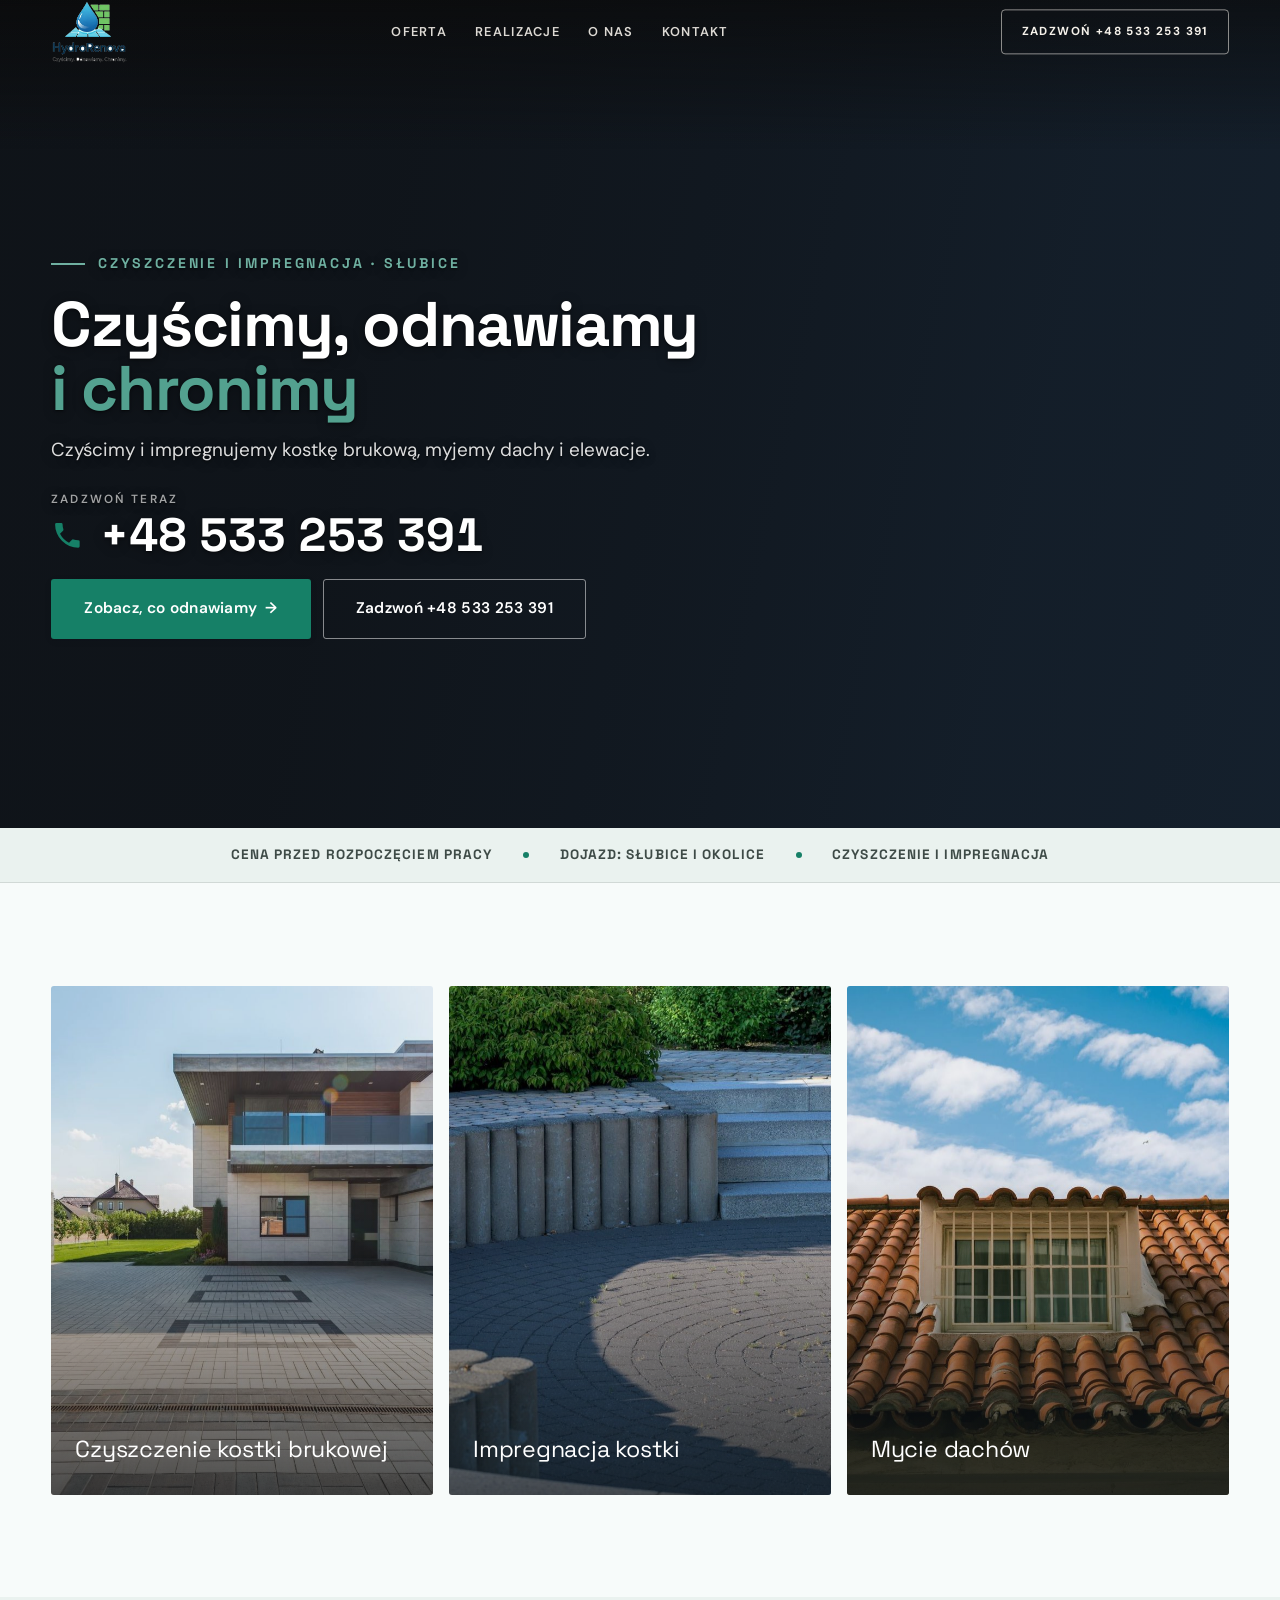
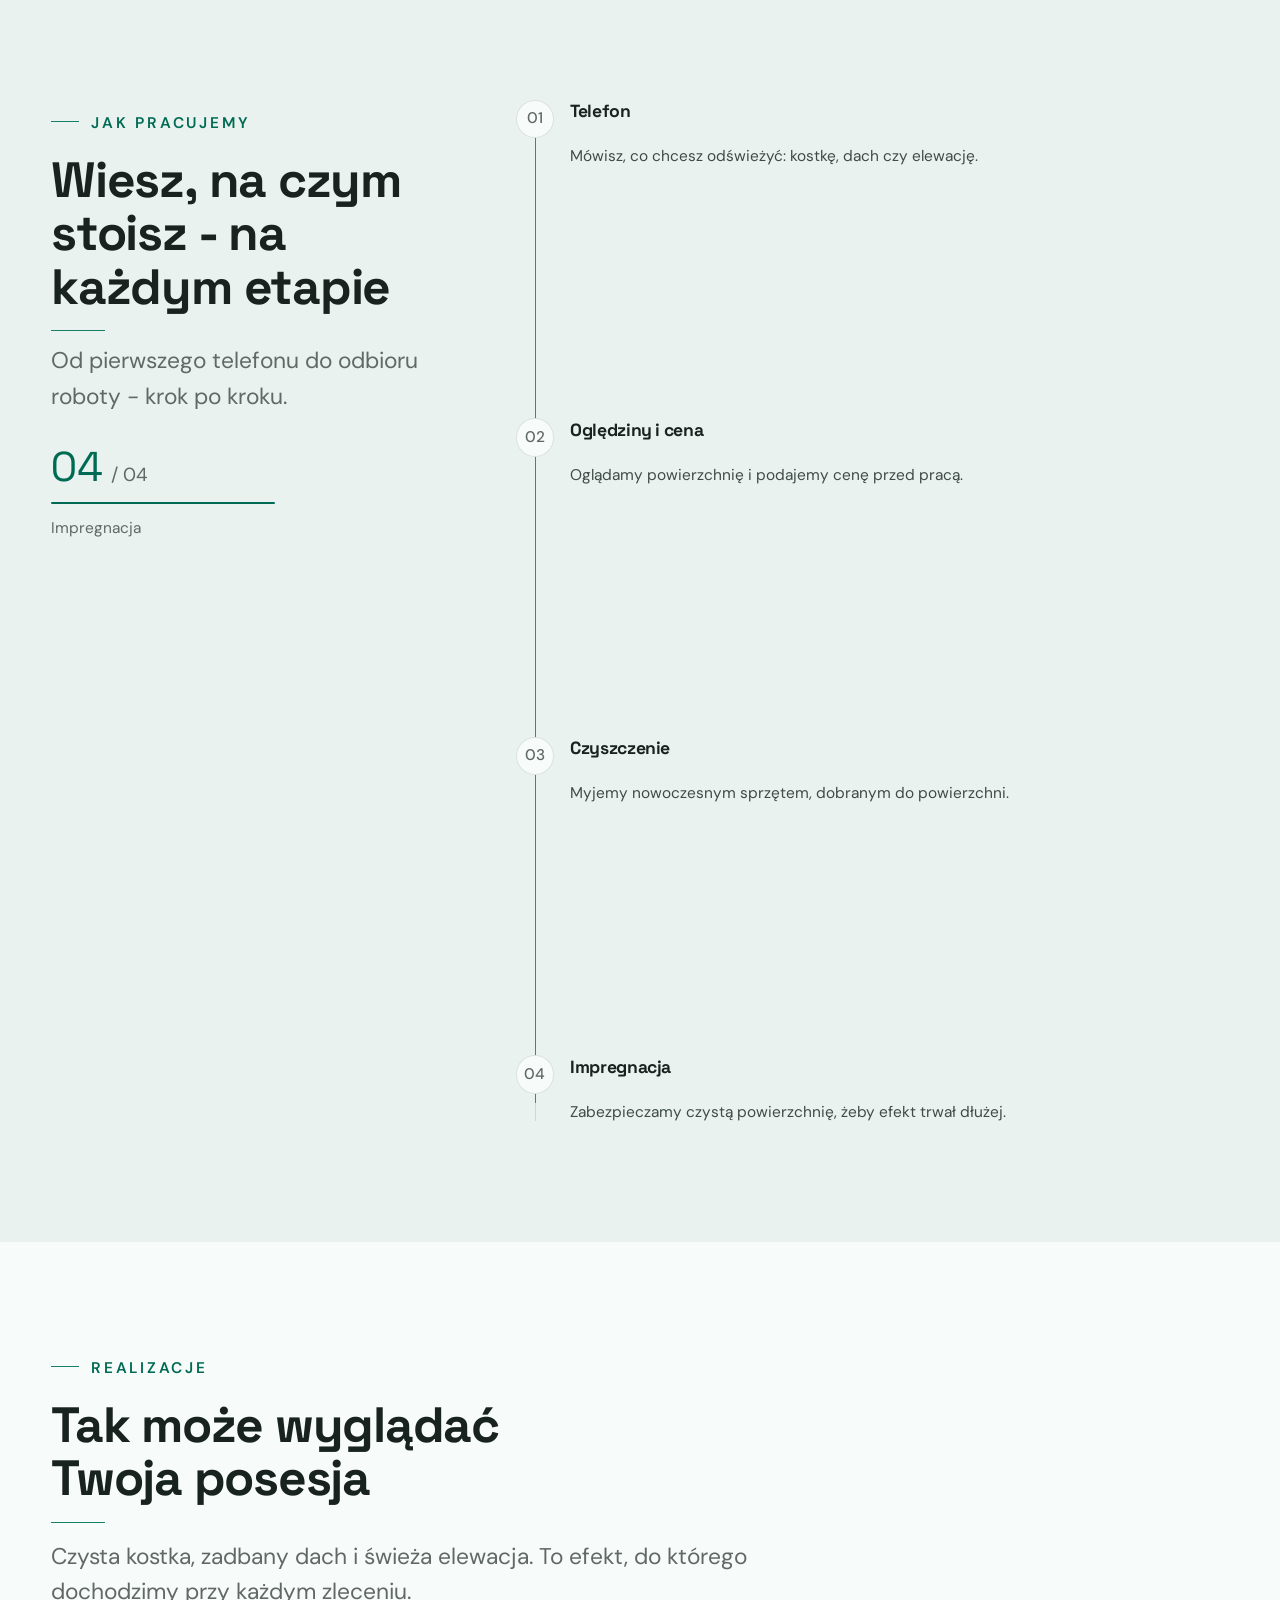
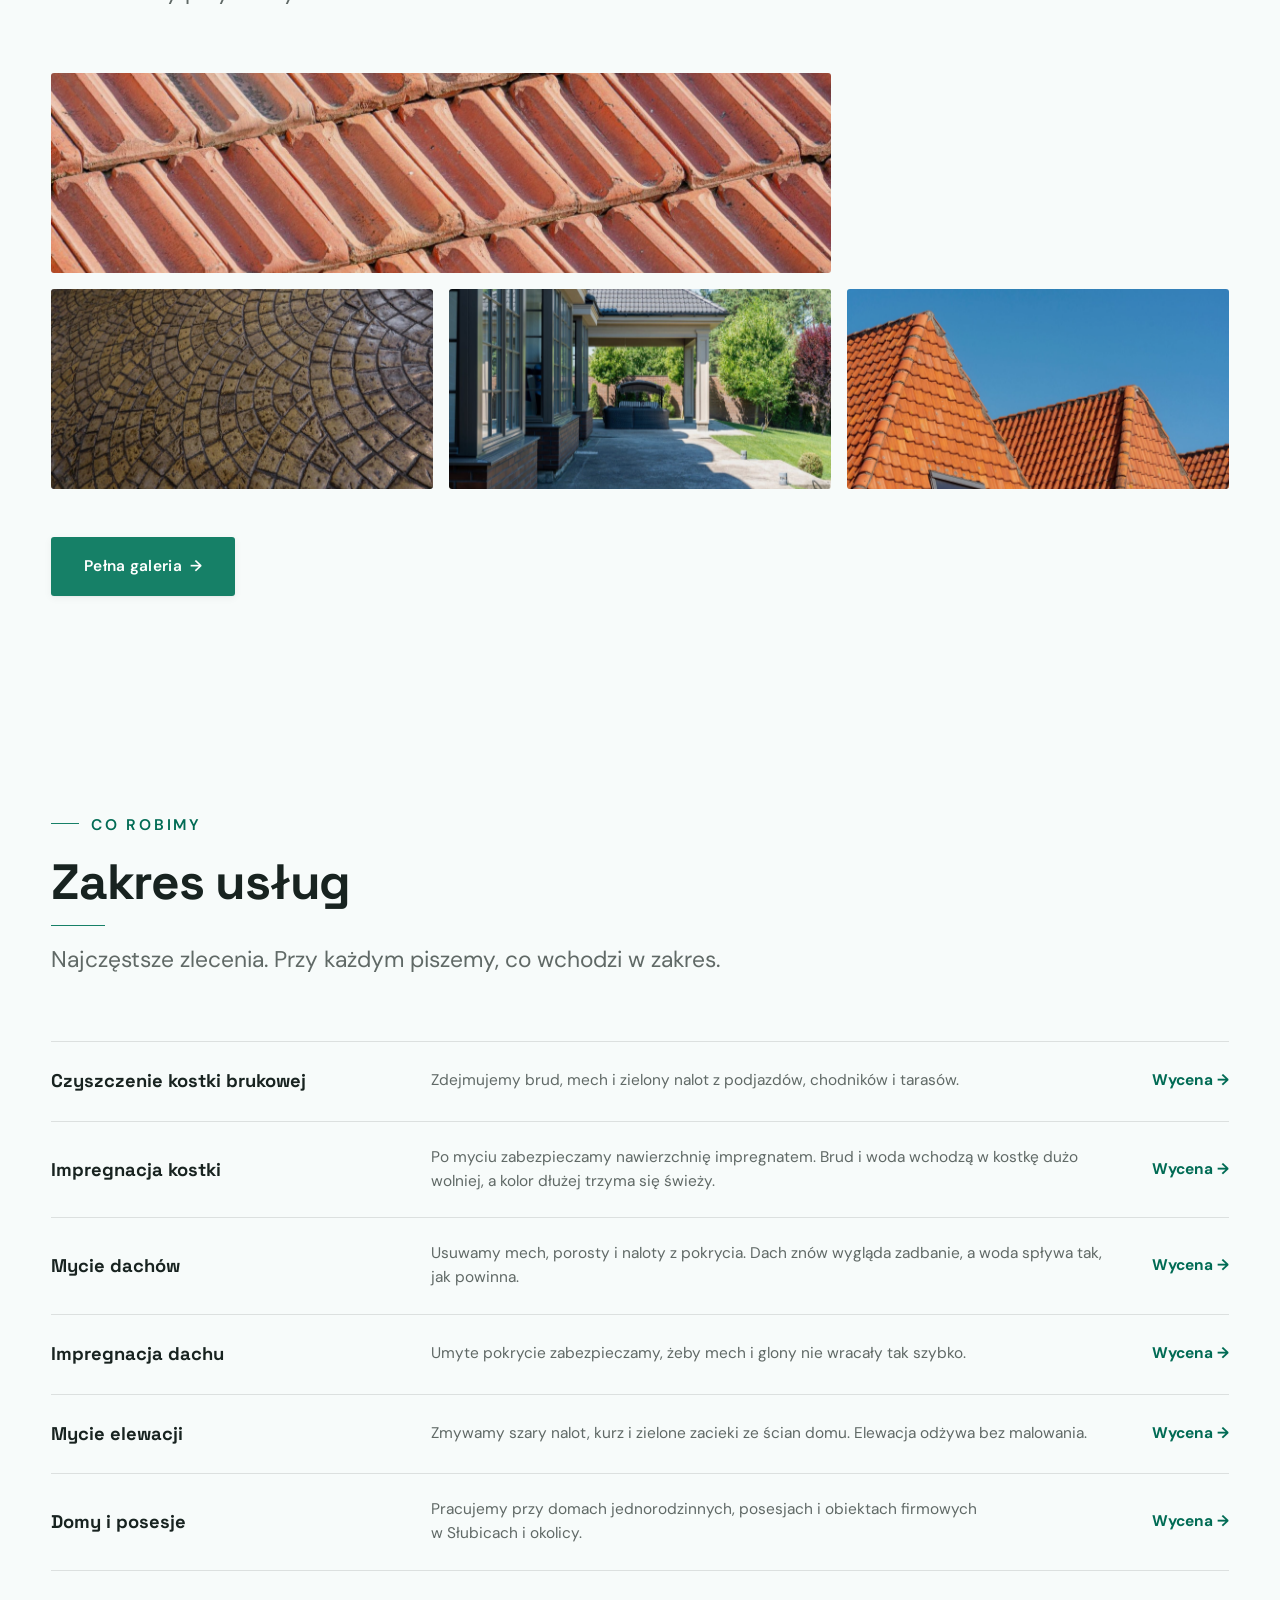
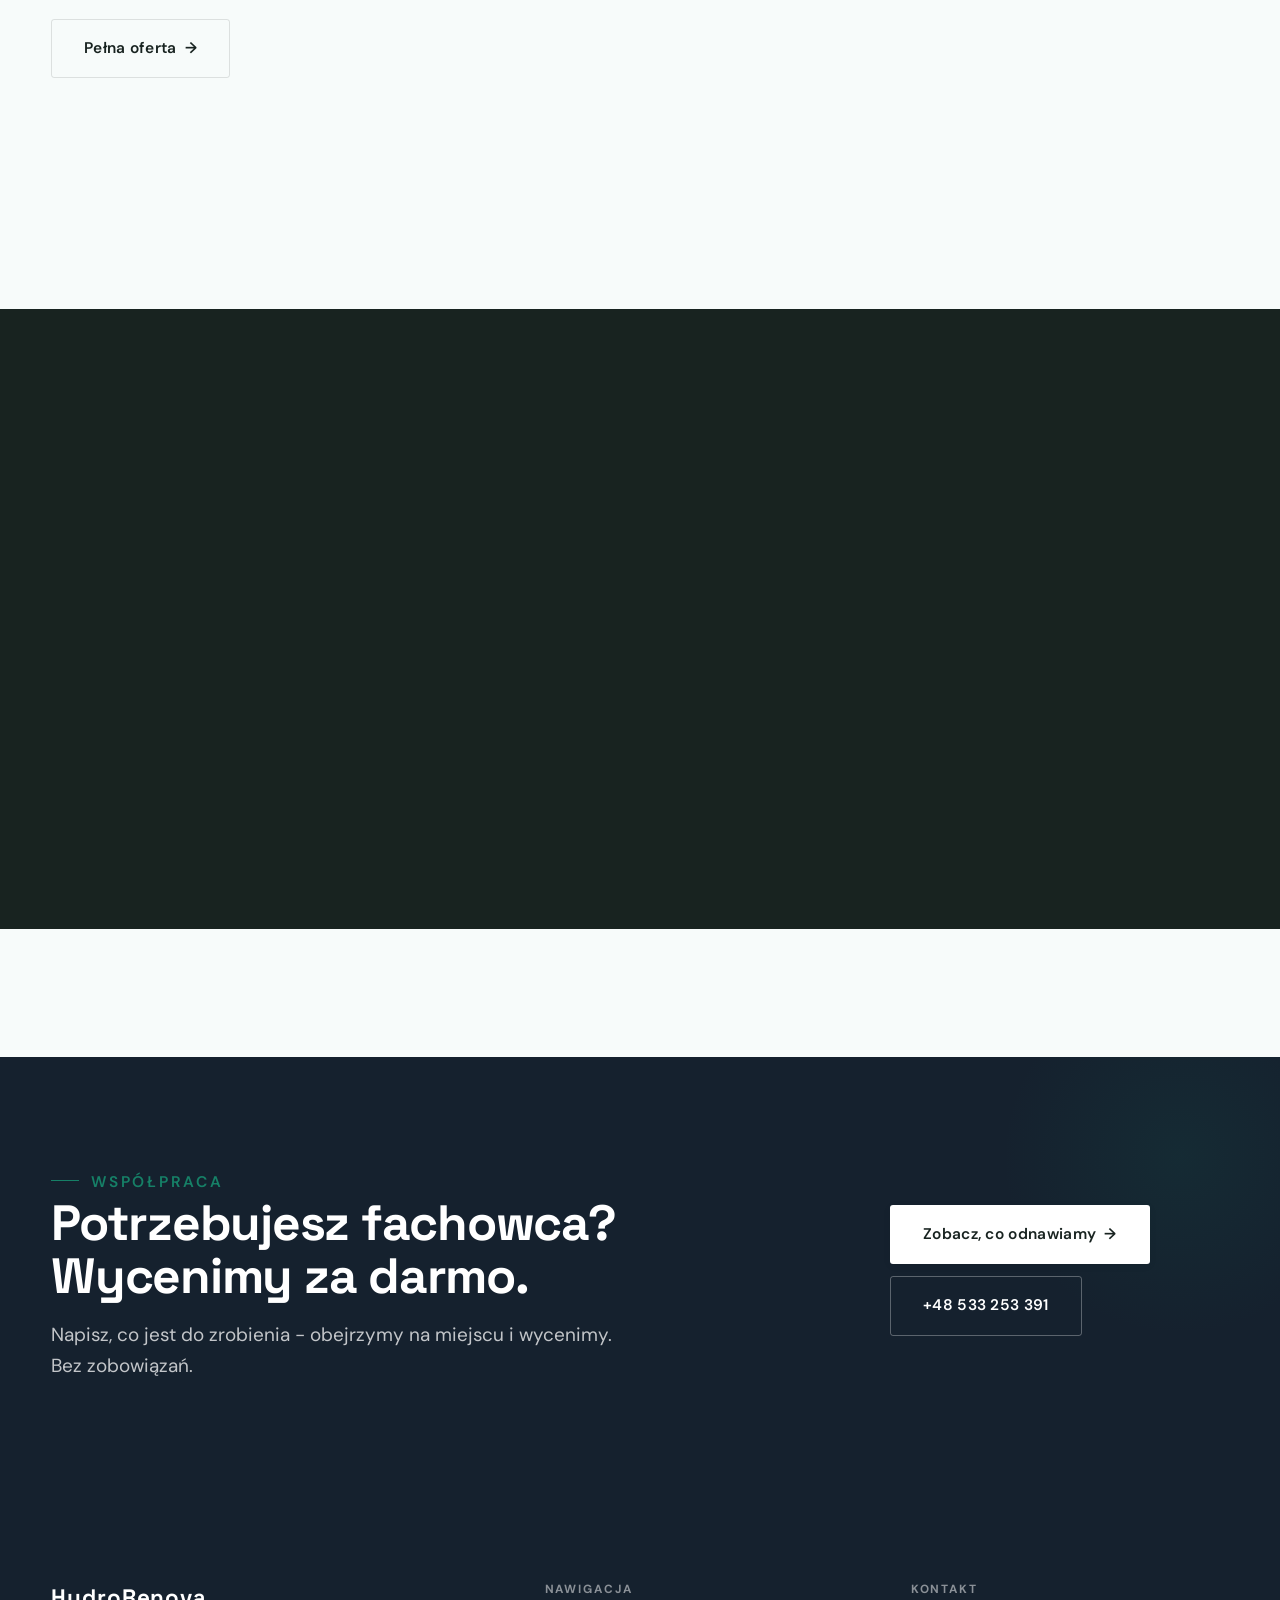
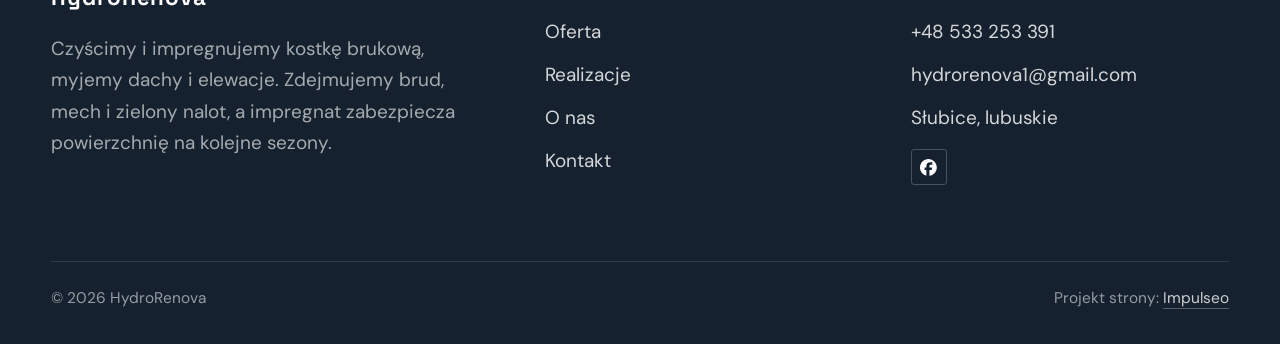
==== commit 96299755: "deploy: znacznik wersji 6a9f80258417" ====
--- a/index.html
+++ b/index.html
@@ -22,6 +22,7 @@
 <link rel="preconnect" href="https://fonts.gstatic.com" crossorigin>
 <link href="https://fonts.googleapis.com/css2?family=Space+Grotesk:wght@500;600;700&family=DM+Sans:opsz,wght@9..40,400;9..40,500;9..40,600&display=swap" rel="stylesheet">
 <link rel="stylesheet" href="assets/styles.css?v=ab5e8039">
+<meta name="nb-deploy" content="6a9f80258417">
 </head>
 <body>
 
